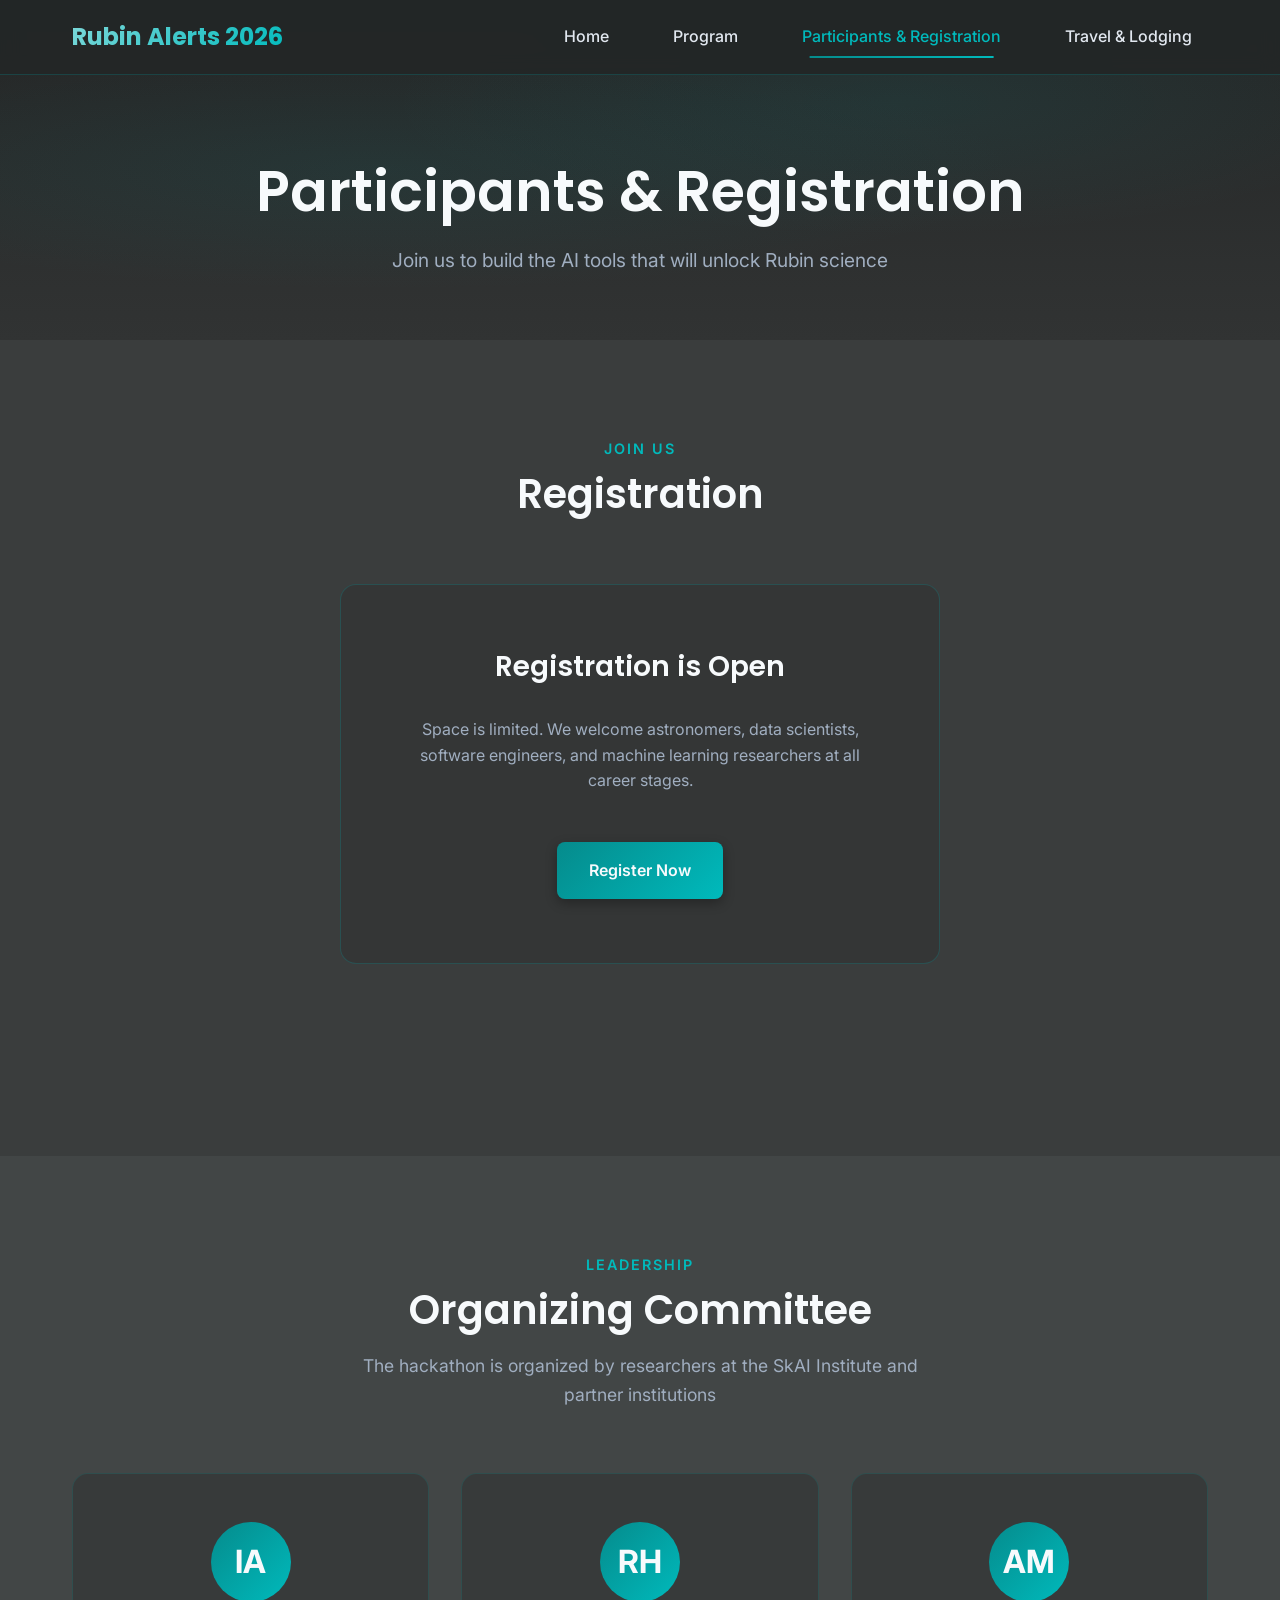
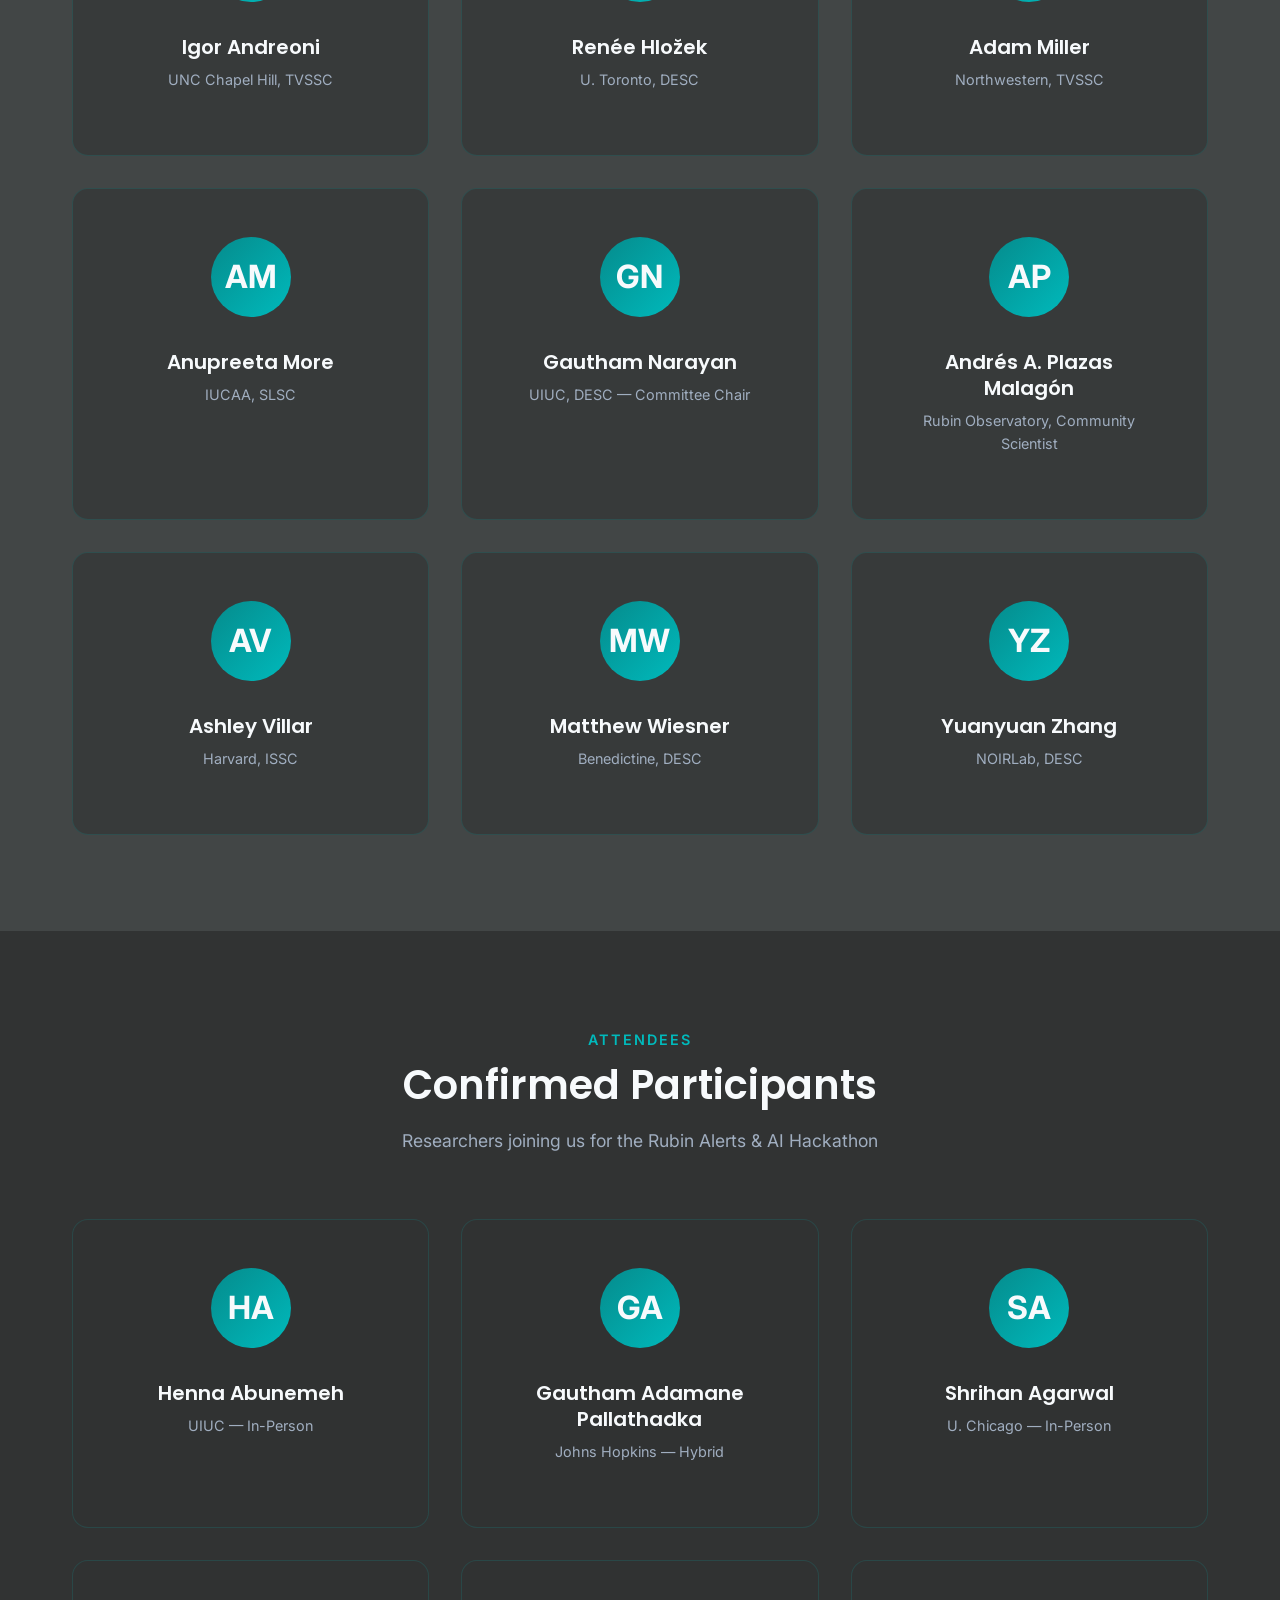
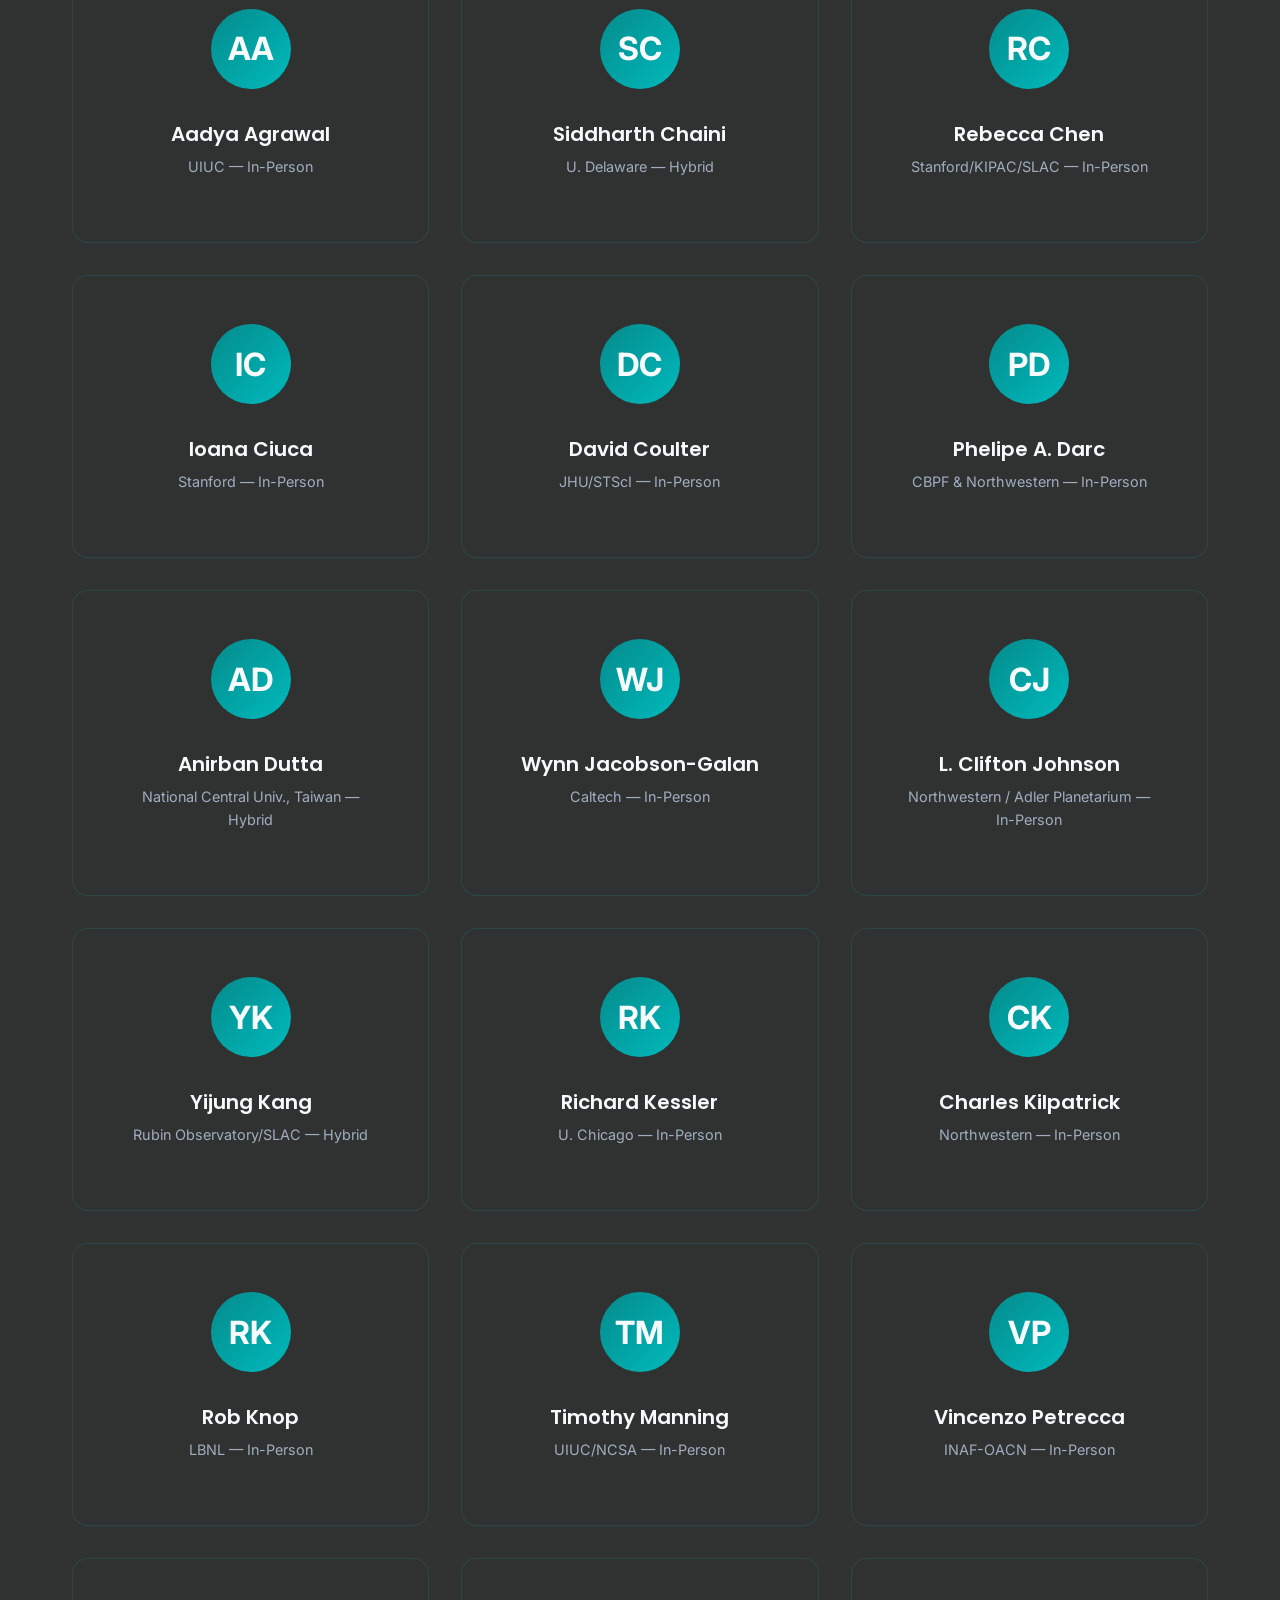
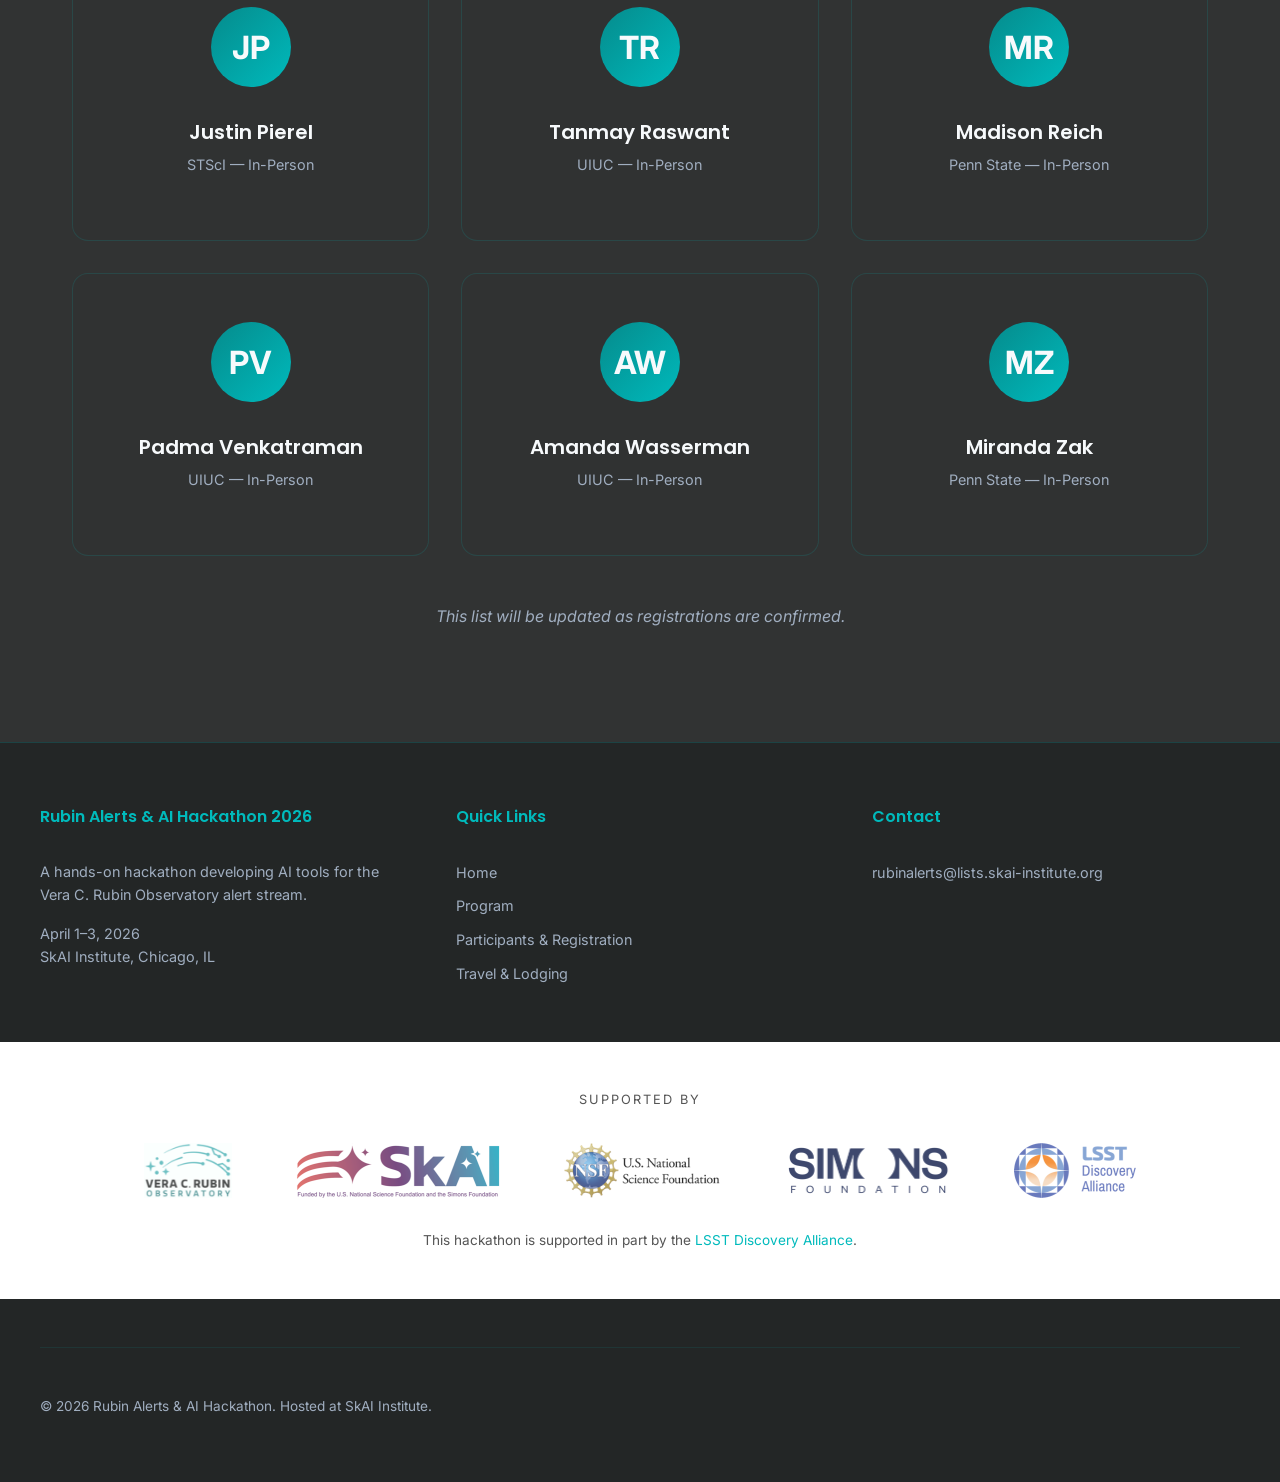
==== participants.html @ dfc4b26d "ENH: add 24 confirmed participants with affiliations and attendance mode Co-Authored-By: Claude Sonn" ====
<!DOCTYPE html>
<html lang="en">
<head>
    <meta charset="UTF-8">
    <meta name="viewport" content="width=device-width, initial-scale=1.0">
    <meta name="description" content="Rubin Alerts and AI Hackathon 2026 — Participants and Registration.">
    <title>Participants &amp; Registration | Rubin Alerts &amp; AI Hackathon 2026</title>

    <!-- Google Fonts -->
    <link rel="preconnect" href="https://fonts.googleapis.com">
    <link rel="preconnect" href="https://fonts.gstatic.com" crossorigin>
    <link href="https://fonts.googleapis.com/css2?family=Inter:wght@300;400;500;600;700&family=Poppins:wght@400;500;600;700&display=swap" rel="stylesheet">

    <!-- Stylesheet -->
    <link rel="stylesheet" href="css/styles.css">
</head>
<body>
    <!-- Navigation -->
    <nav class="navbar">
        <div class="nav-container">
            <a href="index.html" class="nav-logo">
                <span class="nav-logo-text">Rubin Alerts 2026</span>
            </a>

            <input type="checkbox" id="nav-toggle" class="hamburger-checkbox">
            <label for="nav-toggle" class="hamburger">
                <span></span>
                <span></span>
                <span></span>
            </label>

            <ul class="nav-links">
                <li><a href="index.html" class="jiggle-link">Home</a></li>
                <li><a href="program.html" class="jiggle-link">Program</a></li>
                <li><a href="participants.html" class="active jiggle-link">Participants &amp; Registration</a></li>
                <li><a href="travel.html" class="jiggle-link">Travel &amp; Lodging</a></li>
            </ul>
        </div>
    </nav>

    <!-- Page Banner -->
    <section class="page-banner">
        <h1>Participants &amp; Registration</h1>
        <p>Join us to build the AI tools that will unlock Rubin science</p>
    </section>

    <!-- Registration Section -->
    <section class="section section-secondary">
        <div class="container">
            <div class="section-header">
                <span class="section-label">Join Us</span>
                <h2>Registration</h2>
            </div>

            <div class="registration-box">
                <h3>Registration is Open</h3>
                <p>Space is limited. We welcome astronomers, data scientists, software engineers, and machine learning researchers at all career stages.</p>
                <a href="https://forms.gle/wCSfBa9uULBceqDn6" target="_blank" class="btn btn-primary jiggle-link">Register Now</a>
            </div>
        </div>
    </section>

    <!-- Organizing Committee -->
    <section class="section section-tertiary">
        <div class="container">
            <div class="section-header">
                <span class="section-label">Leadership</span>
                <h2>Organizing Committee</h2>
                <p>The hackathon is organized by researchers at the SkAI Institute and partner institutions</p>
            </div>

            <div class="participants-grid">
                <!--
                    HOW TO ADD A NEW ORGANIZER:
                    Copy and paste this block, then update the initials, name, and affiliation.

                    <div class="participant-card">
                        <div class="participant-avatar">AB</div>
                        <h4>Full Name</h4>
                        <p class="participant-affiliation">Institution</p>
                    </div>
                -->
                <div class="participant-card">
                    <div class="participant-avatar">IA</div>
                    <h4>Igor Andreoni</h4>
                    <p class="participant-affiliation">UNC Chapel Hill, TVSSC</p>
                </div>
                <div class="participant-card">
                    <div class="participant-avatar">RH</div>
                    <h4>Renée Hložek</h4>
                    <p class="participant-affiliation">U. Toronto, DESC</p>
                </div>
                <div class="participant-card">
                    <div class="participant-avatar">AM</div>
                    <h4>Adam Miller</h4>
                    <p class="participant-affiliation">Northwestern, TVSSC</p>
                </div>
                <div class="participant-card">
                    <div class="participant-avatar">AM</div>
                    <h4>Anupreeta More</h4>
                    <p class="participant-affiliation">IUCAA, SLSC</p>
                </div>
                <div class="participant-card">
                    <div class="participant-avatar">GN</div>
                    <h4>Gautham Narayan</h4>
                    <p class="participant-affiliation">UIUC, DESC — Committee Chair</p>
                </div>
                <div class="participant-card">
                    <div class="participant-avatar">AP</div>
                    <h4>Andrés A. Plazas Malagón</h4>
                    <p class="participant-affiliation">Rubin Observatory, Community Scientist</p>
                </div>
                <div class="participant-card">
                    <div class="participant-avatar">AV</div>
                    <h4>Ashley Villar</h4>
                    <p class="participant-affiliation">Harvard, ISSC</p>
                </div>
                <div class="participant-card">
                    <div class="participant-avatar">MW</div>
                    <h4>Matthew Wiesner</h4>
                    <p class="participant-affiliation">Benedictine, DESC</p>
                </div>
                <div class="participant-card">
                    <div class="participant-avatar">YZ</div>
                    <h4>Yuanyuan Zhang</h4>
                    <p class="participant-affiliation">NOIRLab, DESC</p>
                </div>
            </div>
        </div>
    </section>

    <!-- Confirmed Participants -->
    <section class="section section-primary">
        <div class="container">
            <div class="section-header">
                <span class="section-label">Attendees</span>
                <h2>Confirmed Participants</h2>
                <p>Researchers joining us for the Rubin Alerts &amp; AI Hackathon</p>
            </div>

            <div class="participants-grid">
                <!--
                    HOW TO ADD A NEW PARTICIPANT:
                    Copy and paste this block, then update the initials, name, and affiliation.
                    Keep sorted by last name (A → Z).

                    <div class="participant-card">
                        <div class="participant-avatar">AB</div>
                        <h4>Full Name</h4>
                        <p class="participant-affiliation">Institution</p>
                    </div>
                -->
                <div class="participant-card">
                    <div class="participant-avatar">HA</div>
                    <h4>Henna Abunemeh</h4>
                    <p class="participant-affiliation">UIUC — In-Person</p>
                </div>
                <div class="participant-card">
                    <div class="participant-avatar">GA</div>
                    <h4>Gautham Adamane Pallathadka</h4>
                    <p class="participant-affiliation">Johns Hopkins — Hybrid</p>
                </div>
                <div class="participant-card">
                    <div class="participant-avatar">SA</div>
                    <h4>Shrihan Agarwal</h4>
                    <p class="participant-affiliation">U. Chicago — In-Person</p>
                </div>
                <div class="participant-card">
                    <div class="participant-avatar">AA</div>
                    <h4>Aadya Agrawal</h4>
                    <p class="participant-affiliation">UIUC — In-Person</p>
                </div>
                <div class="participant-card">
                    <div class="participant-avatar">SC</div>
                    <h4>Siddharth Chaini</h4>
                    <p class="participant-affiliation">U. Delaware — Hybrid</p>
                </div>
                <div class="participant-card">
                    <div class="participant-avatar">RC</div>
                    <h4>Rebecca Chen</h4>
                    <p class="participant-affiliation">Stanford/KIPAC/SLAC — In-Person</p>
                </div>
                <div class="participant-card">
                    <div class="participant-avatar">IC</div>
                    <h4>Ioana Ciuca</h4>
                    <p class="participant-affiliation">Stanford — In-Person</p>
                </div>
                <div class="participant-card">
                    <div class="participant-avatar">DC</div>
                    <h4>David Coulter</h4>
                    <p class="participant-affiliation">JHU/STScI — In-Person</p>
                </div>
                <div class="participant-card">
                    <div class="participant-avatar">PD</div>
                    <h4>Phelipe A. Darc</h4>
                    <p class="participant-affiliation">CBPF &amp; Northwestern — In-Person</p>
                </div>
                <div class="participant-card">
                    <div class="participant-avatar">AD</div>
                    <h4>Anirban Dutta</h4>
                    <p class="participant-affiliation">National Central Univ., Taiwan — Hybrid</p>
                </div>
                <div class="participant-card">
                    <div class="participant-avatar">WJ</div>
                    <h4>Wynn Jacobson-Galan</h4>
                    <p class="participant-affiliation">Caltech — In-Person</p>
                </div>
                <div class="participant-card">
                    <div class="participant-avatar">CJ</div>
                    <h4>L. Clifton Johnson</h4>
                    <p class="participant-affiliation">Northwestern / Adler Planetarium — In-Person</p>
                </div>
                <div class="participant-card">
                    <div class="participant-avatar">YK</div>
                    <h4>Yijung Kang</h4>
                    <p class="participant-affiliation">Rubin Observatory/SLAC — Hybrid</p>
                </div>
                <div class="participant-card">
                    <div class="participant-avatar">RK</div>
                    <h4>Richard Kessler</h4>
                    <p class="participant-affiliation">U. Chicago — In-Person</p>
                </div>
                <div class="participant-card">
                    <div class="participant-avatar">CK</div>
                    <h4>Charles Kilpatrick</h4>
                    <p class="participant-affiliation">Northwestern — In-Person</p>
                </div>
                <div class="participant-card">
                    <div class="participant-avatar">RK</div>
                    <h4>Rob Knop</h4>
                    <p class="participant-affiliation">LBNL — In-Person</p>
                </div>
                <div class="participant-card">
                    <div class="participant-avatar">TM</div>
                    <h4>Timothy Manning</h4>
                    <p class="participant-affiliation">UIUC/NCSA — In-Person</p>
                </div>
                <div class="participant-card">
                    <div class="participant-avatar">VP</div>
                    <h4>Vincenzo Petrecca</h4>
                    <p class="participant-affiliation">INAF-OACN — In-Person</p>
                </div>
                <div class="participant-card">
                    <div class="participant-avatar">JP</div>
                    <h4>Justin Pierel</h4>
                    <p class="participant-affiliation">STScI — In-Person</p>
                </div>
                <div class="participant-card">
                    <div class="participant-avatar">TR</div>
                    <h4>Tanmay Raswant</h4>
                    <p class="participant-affiliation">UIUC — In-Person</p>
                </div>
                <div class="participant-card">
                    <div class="participant-avatar">MR</div>
                    <h4>Madison Reich</h4>
                    <p class="participant-affiliation">Penn State — In-Person</p>
                </div>
                <div class="participant-card">
                    <div class="participant-avatar">PV</div>
                    <h4>Padma Venkatraman</h4>
                    <p class="participant-affiliation">UIUC — In-Person</p>
                </div>
                <div class="participant-card">
                    <div class="participant-avatar">AW</div>
                    <h4>Amanda Wasserman</h4>
                    <p class="participant-affiliation">UIUC — In-Person</p>
                </div>
                <div class="participant-card">
                    <div class="participant-avatar">MZ</div>
                    <h4>Miranda Zak</h4>
                    <p class="participant-affiliation">Penn State — In-Person</p>
                </div>
            </div>

            <p class="text-center mt-lg" style="color: var(--text-muted);">
                <em>This list will be updated as registrations are confirmed.</em>
            </p>
        </div>
    </section>

    <!-- Footer -->
    <footer class="footer">
        <div class="footer-content">
            <div class="footer-section">
                <h4>Rubin Alerts &amp; AI Hackathon 2026</h4>
                <p>A hands-on hackathon developing AI tools for the Vera C. Rubin Observatory alert stream.</p>
                <p class="mt-sm">April 1–3, 2026<br>SkAI Institute, Chicago, IL</p>
            </div>
            <div class="footer-section">
                <h4>Quick Links</h4>
                <ul class="footer-links">
                    <li><a href="index.html" class="jiggle-link">Home</a></li>
                    <li><a href="program.html" class="jiggle-link">Program</a></li>
                    <li><a href="participants.html" class="jiggle-link">Participants &amp; Registration</a></li>
                    <li><a href="travel.html" class="jiggle-link">Travel &amp; Lodging</a></li>
                </ul>
            </div>
            <div class="footer-section">
                <h4>Contact</h4>
                <ul class="footer-links">
                    <li><a href="mailto:rubinalerts@lists.skai-institute.org" class="jiggle-link">rubinalerts@lists.skai-institute.org</a></li>
                </ul>
            </div>
        </div>
        <div class="footer-logos">
            <p class="footer-logos-label">Supported by</p>
            <div class="footer-logos-row">
                <a href="https://rubinobservatory.org/" target="_blank" rel="noopener" class="footer-logo-link"><img src="assets/images/logo-rubin.png" alt="Rubin Observatory" class="footer-logo"></a>
                <a href="https://skai-institute.org/" target="_blank" rel="noopener" class="footer-logo-link"><img src="assets/images/logo-skai.png" alt="NSF-Simons SkAI Institute" class="footer-logo"></a>
                <a href="https://nsf.gov/" target="_blank" rel="noopener" class="footer-logo-link"><img src="assets/images/logo-nsf.png" alt="National Science Foundation" class="footer-logo"></a>
                <a href="https://www.simonsfoundation.org/" target="_blank" rel="noopener" class="footer-logo-link"><img src="assets/images/SimonsFoundation.png" alt="Simons Foundation" class="footer-logo"></a>
                <a href="https://lsstdiscoveryalliance.org/" target="_blank" rel="noopener" class="footer-logo-link"><img src="assets/images/logo-lsstda.png" alt="LSST Discovery Alliance" class="footer-logo"></a>
            </div>
            <p class="footer-funding-note">This hackathon is supported in part by the <a href="https://lsstdiscoveryalliance.org/" target="_blank" rel="noopener">LSST Discovery Alliance</a>.</p>
        </div>
        <div class="footer-bottom">
            <p>&copy; 2026 Rubin Alerts &amp; AI Hackathon. Hosted at SkAI Institute.</p>
        </div>
    </footer>

    <script>
        window.addEventListener('scroll', function() {
            const navbar = document.querySelector('.navbar');
            if (window.scrollY > 50) {
                navbar.classList.add('scrolled');
            } else {
                navbar.classList.remove('scrolled');
            }
        });

        document.querySelectorAll('.nav-links a').forEach(link => {
            link.addEventListener('click', () => {
                document.getElementById('nav-toggle').checked = false;
            });
        });
    </script>
</body>
</html>
---- css/styles.css ----
/* ============================================
   Rubin Alerts & AI Hackathon 2026 - Stylesheet
   Color Scheme: Teal (#058B8C, #00BABC) + Dark Grey (#313333)
   ============================================ */

/* CSS Custom Properties */
:root {
    /* Primary Colors */
    --color-primary-dark: #232626;
    --color-primary: #313333;
    --color-primary-medium: #058B8C;
    --color-secondary: #058B8C;
    --color-accent: #00BABC;
    --color-light: #00BABC;
    --color-lightest: #7dd8d9;

    /* Teal Accents (replacing purple) */
    --color-purple: #058B8C;
    --color-purple-light: #00BABC;
    --color-purple-dark: #046B6C;

    /* Background Colors - No white allowed */
    --bg-dark: #232626;
    --bg-primary: #313333;
    --bg-secondary: #3a3d3d;
    --bg-tertiary: #424646;
    --bg-light: #c3e8e8;
    --bg-card: rgba(49, 51, 51, 0.6);

    /* Text Colors */
    --text-light: #e2e8f0;
    --text-white: #f7fafc;
    --text-muted: #a0aec0;
    --text-dark: #313333;

    /* Gradients */
    --gradient-primary: linear-gradient(135deg, #313333 0%, #058B8C 50%, #00BABC 100%);
    --gradient-dark: linear-gradient(180deg, #232626 0%, #313333 100%);
    --gradient-light: linear-gradient(180deg, #058B8C 0%, #3a3d3d 100%);
    --gradient-hero: linear-gradient(135deg, rgba(35, 38, 38, 0.88) 0%, rgba(49, 51, 51, 0.80) 50%, rgba(5, 139, 140, 0.75) 100%);
    --gradient-purple-accent: linear-gradient(135deg, #058B8C 0%, #00BABC 100%);

    /* Spacing */
    --spacing-xs: 0.5rem;
    --spacing-sm: 1rem;
    --spacing-md: 2rem;
    --spacing-lg: 3rem;
    --spacing-xl: 4rem;
    --spacing-xxl: 6rem;

    /* Typography */
    --font-primary: 'Inter', -apple-system, BlinkMacSystemFont, 'Segoe UI', Roboto, sans-serif;
    --font-heading: 'Poppins', 'Inter', sans-serif;

    /* Transitions */
    --transition-fast: 0.2s ease;
    --transition-medium: 0.3s ease;
    --transition-slow: 0.5s ease;

    /* Shadows */
    --shadow-sm: 0 2px 4px rgba(0, 0, 0, 0.2);
    --shadow-md: 0 4px 12px rgba(0, 0, 0, 0.3);
    --shadow-lg: 0 8px 24px rgba(0, 0, 0, 0.4);
    --shadow-glow: 0 0 20px rgba(0, 186, 188, 0.3);

    /* Border Radius */
    --radius-sm: 4px;
    --radius-md: 8px;
    --radius-lg: 16px;
    --radius-full: 9999px;
}

/* Reset & Base Styles */
*, *::before, *::after {
    margin: 0;
    padding: 0;
    box-sizing: border-box;
}

html {
    scroll-behavior: smooth;
    font-size: 16px;
}

body {
    font-family: var(--font-primary);
    background: var(--bg-dark);
    color: var(--text-light);
    line-height: 1.6;
    min-height: 100vh;
    overflow-x: hidden;
}

/* Typography */
h1, h2, h3, h4, h5, h6 {
    font-family: var(--font-heading);
    font-weight: 600;
    line-height: 1.3;
    color: var(--text-white);
}

h1 { font-size: clamp(2rem, 5vw, 3.5rem); }
h2 { font-size: clamp(1.75rem, 4vw, 2.5rem); }
h3 { font-size: clamp(1.25rem, 3vw, 1.75rem); }
h4 { font-size: clamp(1.1rem, 2.5vw, 1.25rem); }

p {
    margin-bottom: var(--spacing-sm);
    color: var(--text-light);
}

a {
    color: var(--color-accent);
    text-decoration: none;
    transition: var(--transition-fast);
}

a:hover {
    color: var(--color-lightest);
}

/* Teal Underline Animation for Links */
.jiggle-link {
    position: relative;
    display: inline-block;
}

.jiggle-link::after {
    content: '';
    position: absolute;
    bottom: -2px;
    left: 0;
    width: 0;
    height: 2px;
    background: var(--gradient-purple-accent);
    transition: width var(--transition-medium) ease;
}

.jiggle-link:hover::after {
    width: 100%;
}

.jiggle-link:hover {
    color: var(--color-purple-light);
}

/* Remove underline effect from buttons */
.btn.jiggle-link::after {
    display: none;
}

.btn.jiggle-link:hover {
    color: var(--text-white);
}

/* Container */
.container {
    width: 100%;
    max-width: 1200px;
    margin: 0 auto;
    padding: 0 var(--spacing-md);
}

/* ============================================
   Navigation
   ============================================ */
.navbar {
    position: fixed;
    top: 0;
    left: 0;
    right: 0;
    z-index: 1000;
    background: rgba(35, 38, 38, 0.95);
    backdrop-filter: blur(10px);
    border-bottom: 1px solid rgba(0, 186, 188, 0.2);
    transition: var(--transition-medium);
}

.navbar.scrolled {
    background: rgba(35, 38, 38, 0.98);
    box-shadow: var(--shadow-md);
}

.nav-container {
    display: flex;
    justify-content: space-between;
    align-items: center;
    padding: var(--spacing-sm) var(--spacing-md);
    max-width: 1200px;
    margin: 0 auto;
}

.nav-logo {
    display: flex;
    align-items: center;
    gap: var(--spacing-sm);
}

.nav-logo img {
    height: 40px;
    width: auto;
}

.nav-logo-text {
    font-family: var(--font-heading);
    font-size: 1.5rem;
    font-weight: 700;
    color: var(--text-white);
    background: linear-gradient(135deg, var(--color-lightest) 0%, var(--color-accent) 100%);
    -webkit-background-clip: text;
    -webkit-text-fill-color: transparent;
    background-clip: text;
}

.nav-links {
    display: flex;
    gap: var(--spacing-md);
    list-style: none;
}

.nav-links a {
    position: relative;
    font-weight: 500;
    color: var(--text-light);
    padding: var(--spacing-xs) var(--spacing-sm);
    border-radius: var(--radius-sm);
    transition: var(--transition-fast);
}

.nav-links a::after {
    content: '';
    position: absolute;
    bottom: 0;
    left: 50%;
    width: 0;
    height: 2px;
    background: var(--gradient-purple-accent);
    transition: var(--transition-fast);
    transform: translateX(-50%);
}

.nav-links a:hover {
    color: var(--color-purple-light);
}

.nav-links a:hover::after {
    width: 80%;
}

.nav-links a.active {
    color: var(--color-purple-light);
}

.nav-links a.active::after {
    width: 80%;
}

/* Hamburger Menu */
.hamburger {
    display: none;
    flex-direction: column;
    cursor: pointer;
    gap: 5px;
    padding: 10px;
    z-index: 1001;
}

.hamburger span {
    display: block;
    width: 25px;
    height: 3px;
    background: var(--text-white);
    border-radius: var(--radius-full);
    transition: var(--transition-fast);
}

.hamburger-checkbox {
    display: none;
}

.hamburger-checkbox:checked ~ .hamburger span:nth-child(1) {
    transform: rotate(45deg) translate(5px, 5px);
}

.hamburger-checkbox:checked ~ .hamburger span:nth-child(2) {
    opacity: 0;
}

.hamburger-checkbox:checked ~ .hamburger span:nth-child(3) {
    transform: rotate(-45deg) translate(7px, -7px);
}

/* Mobile Navigation */
@media (max-width: 768px) {
    .hamburger {
        display: flex;
    }

    .nav-links {
        position: fixed;
        top: 0;
        right: -100%;
        width: 280px;
        height: 100vh;
        flex-direction: column;
        background: var(--bg-dark);
        padding: 80px var(--spacing-md) var(--spacing-md);
        transition: var(--transition-medium);
        box-shadow: var(--shadow-lg);
        border-left: 1px solid rgba(0, 186, 188, 0.2);
    }

    .hamburger-checkbox:checked ~ .nav-links {
        right: 0;
    }

    .nav-links a {
        padding: var(--spacing-sm);
        font-size: 1.1rem;
    }
}

/* ============================================
   Hero Section
   ============================================ */
.hero {
    position: relative;
    min-height: 100vh;
    display: flex;
    align-items: center;
    justify-content: center;
    text-align: center;
    padding: var(--spacing-xxl) var(--spacing-md);
    background:
        var(--gradient-hero),
        url('https://cdn.mos.cms.futurecdn.net/5Bo7yCT4fnLeNkBGavwALJ-1200-80.jpg.webp') center/cover no-repeat;
    overflow: hidden;
}

.hero::before {
    content: '';
    position: absolute;
    top: 0;
    left: 0;
    right: 0;
    bottom: 0;
    background:
        radial-gradient(ellipse at 20% 50%, rgba(5, 139, 140, 0.15) 0%, transparent 50%),
        radial-gradient(ellipse at 80% 20%, rgba(0, 186, 188, 0.1) 0%, transparent 40%),
        radial-gradient(ellipse at 60% 80%, rgba(0, 186, 188, 0.08) 0%, transparent 40%);
    pointer-events: none;
}

.hero-content {
    position: relative;
    z-index: 1;
    max-width: 900px;
}

.hero-background-curve {
    position: absolute;
    top: 0;
    left: 0;
    width: 100%;
    height: 100%;
    z-index: 0;
    pointer-events: none;
    mix-blend-mode: screen;
    overflow: hidden;
}

.hero-background-curve svg {
    width: 100%;
    height: 100%;
    display: block;
}

.curve-path {
    fill: none;
    stroke-linecap: round;
    filter: drop-shadow(0 0 10px rgba(0, 186, 188, 0.4));
    stroke-width: 3;
    stroke: var(--color-purple);
    opacity: 0.4;
}

.hero-badge {
    display: inline-block;
    background: rgba(0, 186, 188, 0.2);
    color: var(--color-light);
    padding: var(--spacing-xs) var(--spacing-md);
    border-radius: var(--radius-full);
    font-size: 0.9rem;
    font-weight: 500;
    margin-bottom: var(--spacing-md);
    border: 1px solid rgba(0, 186, 188, 0.3);
}

.hero h1 {
    margin-bottom: var(--spacing-md);
    text-shadow: 0 4px 20px rgba(0, 0, 0, 0.3);
}

.hero-subtitle {
    font-size: clamp(1.1rem, 2.5vw, 1.4rem);
    color: var(--text-muted);
    margin-bottom: var(--spacing-lg);
    max-width: 700px;
    margin-left: auto;
    margin-right: auto;
}

.hero-meta {
    display: flex;
    flex-wrap: wrap;
    justify-content: center;
    gap: var(--spacing-md);
    margin-bottom: var(--spacing-lg);
}

.hero-meta-item {
    display: flex;
    align-items: center;
    gap: var(--spacing-xs);
    color: var(--color-light);
    font-weight: 500;
}

.hero-meta-item svg {
    width: 20px;
    height: 20px;
    fill: currentColor;
}

.hero-cta {
    display: flex;
    flex-wrap: wrap;
    justify-content: center;
    gap: var(--spacing-sm);
}

/* Buttons */
.btn {
    display: inline-flex;
    align-items: center;
    gap: var(--spacing-xs);
    padding: var(--spacing-sm) var(--spacing-md);
    font-family: var(--font-primary);
    font-size: 1rem;
    font-weight: 600;
    border-radius: var(--radius-md);
    cursor: pointer;
    transition: var(--transition-fast);
    border: none;
    text-decoration: none;
}

.btn-primary {
    background: var(--gradient-purple-accent);
    color: var(--text-white);
    box-shadow: var(--shadow-md);
}

.btn-primary:hover {
    transform: translateY(-2px);
    box-shadow: var(--shadow-lg), 0 0 20px rgba(0, 186, 188, 0.4);
    color: var(--text-white);
}

.btn-secondary {
    background: transparent;
    color: var(--color-light);
    border: 2px solid var(--color-purple);
}

.btn-secondary:hover {
    background: rgba(5, 139, 140, 0.15);
    border-color: var(--color-purple-light);
    transform: translateY(-2px);
    color: var(--text-white);
}

/* ============================================
   Sections
   ============================================ */
.section {
    padding: var(--spacing-xxl) var(--spacing-md);
}

.section-dark {
    background: var(--bg-dark);
}

.section-primary {
    background: var(--bg-primary);
}

.section-secondary {
    background: var(--bg-secondary);
}

.section-tertiary {
    background: var(--bg-tertiary);
}

.section-gradient {
    background: var(--gradient-light);
}

.section-header {
    text-align: center;
    margin-bottom: var(--spacing-xl);
}

.section-header h2 {
    margin-bottom: var(--spacing-sm);
}

.section-header p {
    color: var(--text-muted);
    font-size: 1.1rem;
    max-width: 600px;
    margin: 0 auto;
}

.section-label {
    display: inline-block;
    color: var(--color-purple-light);
    font-size: 0.9rem;
    font-weight: 600;
    text-transform: uppercase;
    letter-spacing: 2px;
    margin-bottom: var(--spacing-xs);
}

/* ============================================
   Images that span
   ============================================ */
.banner-img {
    width: 100%;
    height: auto;
    margin-top: 0.5rem;
    margin-bottom: 0.5rem;
    object-fit: cover;
    border-radius: 12px;
}

/* ============================================
   Cards
   ============================================ */
.card {
    background: var(--bg-card);
    border-radius: var(--radius-lg);
    padding: var(--spacing-lg);
    border: 1px solid rgba(0, 186, 188, 0.15);
    transition: var(--transition-medium);
    backdrop-filter: blur(5px);
}

.card:hover {
    transform: translateY(-5px);
    box-shadow: var(--shadow-lg);
    border-color: rgba(0, 186, 188, 0.4);
}

.card-icon {
    width: 60px;
    height: 60px;
    background: var(--gradient-purple-accent);
    border-radius: var(--radius-md);
    display: flex;
    align-items: center;
    justify-content: center;
    margin-bottom: var(--spacing-md);
}

.card-icon svg {
    width: 30px;
    height: 30px;
    fill: var(--text-white);
}

.card h3 {
    margin-bottom: var(--spacing-sm);
}

.card p {
    color: var(--text-muted);
}

/* Card Grid */
.card-grid {
    display: grid;
    grid-template-columns: repeat(auto-fit, minmax(300px, 1fr));
    gap: var(--spacing-lg);
}

/* Make the image card consistent with other cards */
.card.card-image {
    display: flex;
    align-items: center;
    justify-content: center;
    padding: 0;
    overflow: hidden;
}

/* Image container */
.venue-photo {
    margin: 0;
    width: 100%;
}

/* Responsive image */
.venue-img {
    display: block;
    width: 100%;
    height: auto;
    object-fit: cover;
}

/* Overlay caption */
.venue-caption {
  position: absolute;
  left: 0;
  right: 0;
  bottom: 0;
  color: #fff;
  font-weight: 200;
  font-size: 0.7rem;
  padding: 0.75rem 1rem;
  z-index: 2;
}

/* ============================================
   Goals Section
   ============================================ */
.goals-grid {
    display: grid;
    grid-template-columns: repeat(auto-fit, minmax(280px, 1fr));
    gap: var(--spacing-md);
}

.goal-item {
    display: flex;
    gap: var(--spacing-md);
    padding: var(--spacing-md);
    background: rgba(49, 51, 51, 0.4);
    border-radius: var(--radius-md);
    border-left: 4px solid var(--color-purple);
    transition: var(--transition-medium);
}

.goal-item:hover {
    background: rgba(49, 51, 51, 0.6);
    transform: translateX(5px);
    border-left-color: var(--color-purple-light);
}

.goal-number {
    font-family: var(--font-heading);
    font-size: 2rem;
    font-weight: 700;
    color: var(--color-purple-light);
    line-height: 1;
}

.goal-content h4 {
    margin-bottom: var(--spacing-xs);
}

.goal-content p {
    color: var(--text-muted);
    font-size: 0.95rem;
    margin: 0;
}

/* ============================================
   Important Dates
   ============================================ */
.dates-timeline {
    position: relative;
    max-width: 800px;
    margin: 0 auto;
}

.date-item {
    display: flex;
    gap: var(--spacing-lg);
    padding: var(--spacing-md) 0;
    position: relative;
}

.date-item::before {
    content: '';
    position: absolute;
    left: 120px;
    top: 0;
    bottom: 0;
    width: 2px;
    background: var(--color-primary-medium);
}

.date-item:last-child::before {
    display: none;
}

.date-badge {
    flex-shrink: 0;
    width: 100px;
    padding: var(--spacing-sm);
    background: var(--gradient-purple-accent);
    border-radius: var(--radius-md);
    text-align: center;
    position: relative;
    z-index: 1;
}

.date-badge .month {
    display: block;
    font-size: 0.8rem;
    text-transform: uppercase;
    letter-spacing: 1px;
    color: var(--color-lightest);
}

.date-badge .day {
    display: block;
    font-size: 1.8rem;
    font-weight: 700;
    color: var(--text-white);
    line-height: 1.2;
}

.date-content {
    flex: 1;
    padding-left: var(--spacing-md);
}

.date-content h4 {
    margin-bottom: var(--spacing-xs);
    color: var(--color-light);
}

.date-content p {
    color: var(--text-muted);
    margin: 0;
    font-size: 0.95rem;
}

@media (max-width: 600px) {
    .date-item {
        flex-direction: column;
        gap: var(--spacing-sm);
    }

    .date-item::before {
        display: none;
    }

    .date-badge {
        width: auto;
        display: inline-flex;
        gap: var(--spacing-xs);
        align-items: center;
    }

    .date-badge .month,
    .date-badge .day {
        display: inline;
        font-size: 1rem;
    }

    .date-content {
        padding-left: 0;
    }
}

/* ============================================
   Data / Context Section
   ============================================ */
.data-content {
    display: grid;
    grid-template-columns: 1fr 1fr;
    gap: var(--spacing-xl);
    align-items: center;
}

.data-text h3 {
    margin-bottom: var(--spacing-md);
}

.data-text p {
    margin-bottom: var(--spacing-md);
}

.data-features {
    list-style: none;
}

.data-features li {
    display: flex;
    align-items: center;
    gap: var(--spacing-sm);
    padding: var(--spacing-xs) 0;
    color: var(--text-light);
}

.data-features li::before {
    content: '✦';
    color: var(--color-purple-light);
    font-size: 0.8rem;
}

.data-visual {
    background: var(--bg-card);
    border-radius: var(--radius-lg);
    padding: var(--spacing-lg);
    border: 1px solid rgba(0, 186, 188, 0.2);
    text-align: center;
}

.data-visual-placeholder {
    height: 250px;
    background:
        linear-gradient(135deg, rgba(5, 139, 140, 0.1) 0%, rgba(0, 186, 188, 0.05) 100%);
    border-radius: var(--radius-md);
    display: flex;
    flex-direction: column;
    align-items: center;
    justify-content: center;
    gap: var(--spacing-sm);
    color: var(--text-muted);
}

.data-visual-placeholder svg {
    width: 60px;
    height: 60px;
    fill: var(--color-accent);
    opacity: 0.6;
}

@media (max-width: 768px) {
    .data-content {
        grid-template-columns: 1fr;
    }
}

/* ============================================
   Program Page - Schedule Table
   ============================================ */
.program-day {
    margin-bottom: var(--spacing-xl);
}

.program-day h3 {
    margin-bottom: var(--spacing-md);
    padding-bottom: var(--spacing-sm);
    border-bottom: 2px solid var(--color-purple);
}

.schedule-table {
    width: 100%;
    border-collapse: collapse;
    background: var(--bg-card);
    border-radius: var(--radius-lg);
    overflow: hidden;
}

.schedule-table thead {
    background: var(--bg-primary);
}

.schedule-table th {
    padding: var(--spacing-md);
    text-align: left;
    font-weight: 600;
    color: var(--color-light);
    text-transform: uppercase;
    font-size: 0.85rem;
    letter-spacing: 1px;
}

.schedule-table td {
    padding: var(--spacing-md);
    border-bottom: 1px solid rgba(0, 186, 188, 0.1);
    color: var(--text-light);
}

.schedule-table tbody tr {
    transition: var(--transition-fast);
}

.schedule-table tbody tr:hover {
    background: rgba(0, 186, 188, 0.1);
}

.schedule-table tbody tr:last-child td {
    border-bottom: none;
}

.schedule-time {
    font-weight: 600;
    color: var(--color-purple-light);
    white-space: nowrap;
}

.schedule-speaker {
    color: var(--text-muted);
    font-size: 0.9rem;
}

.schedule-break {
    background: rgba(0, 186, 188, 0.05);
    font-style: italic;
    color: var(--text-muted);
}

/* Responsive table */
@media (max-width: 768px) {
    .schedule-table {
        display: block;
        overflow-x: auto;
    }

    .schedule-table th,
    .schedule-table td {
        padding: var(--spacing-sm);
        font-size: 0.9rem;
    }
}

/* ============================================
   Participants Page
   ============================================ */
.participants-grid {
    display: grid;
    grid-template-columns: repeat(auto-fill, minmax(280px, 1fr));
    gap: var(--spacing-md);
}

.participant-card {
    background: var(--bg-card);
    border-radius: var(--radius-lg);
    padding: var(--spacing-lg);
    text-align: center;
    border: 1px solid rgba(0, 186, 188, 0.15);
    transition: var(--transition-medium);
}

.participant-card:hover {
    transform: translateY(-5px);
    box-shadow: var(--shadow-lg);
    border-color: var(--color-purple);
}

.participant-avatar {
    width: 80px;
    height: 80px;
    background: var(--gradient-purple-accent);
    border-radius: 50%;
    margin: 0 auto var(--spacing-md);
    display: flex;
    align-items: center;
    justify-content: center;
    font-size: 2rem;
    font-weight: 700;
    color: var(--text-white);
}

.participant-card h4 {
    margin-bottom: var(--spacing-xs);
    color: var(--text-white);
}

.participant-affiliation {
    color: var(--text-muted);
    font-size: 0.9rem;
}

/* Registration Section */
.registration-box {
    background: var(--bg-card);
    border-radius: var(--radius-lg);
    padding: var(--spacing-xl);
    text-align: center;
    border: 1px solid rgba(0, 186, 188, 0.2);
    max-width: 600px;
    margin: 0 auto var(--spacing-xxl);
}

.registration-box h3 {
    margin-bottom: var(--spacing-md);
}

.registration-box p {
    margin-bottom: var(--spacing-lg);
    color: var(--text-muted);
}

/* ============================================
   Travel Page
   ============================================ */
.travel-grid {
    display: grid;
    grid-template-columns: repeat(auto-fit, minmax(350px, 1fr));
    gap: var(--spacing-lg);
}

.hotel-card {
    background: var(--bg-card);
    border-radius: var(--radius-lg);
    overflow: hidden;
    border: 1px solid rgba(0, 186, 188, 0.2);
}

.hotel-image {
    height: 200px;
    background: var(--gradient-light);
    display: flex;
    align-items: center;
    justify-content: center;
}

.hotel-image svg {
    width: 80px;
    height: 80px;
    fill: var(--color-light);
    opacity: 0.5;
}

.hotel-details {
    padding: var(--spacing-lg);
}

.hotel-details h3 {
    margin-bottom: var(--spacing-sm);
}

.hotel-details p {
    color: var(--text-muted);
    margin-bottom: var(--spacing-md);
}

.hotel-info-list {
    list-style: none;
}

.hotel-info-list li {
    display: flex;
    justify-content: space-between;
    padding: var(--spacing-sm) 0;
    border-bottom: 1px solid rgba(0, 186, 188, 0.1);
}

.hotel-info-list li:last-child {
    border-bottom: none;
}

.hotel-info-list .label {
    color: var(--text-muted);
}

.hotel-info-list .value {
    color: var(--text-white);
    font-weight: 600;
}

.hotel-rate {
    background: rgba(0, 186, 188, 0.1);
    padding: var(--spacing-md);
    border-radius: var(--radius-md);
    margin-top: var(--spacing-md);
    text-align: center;
}

.hotel-rate .price {
    font-size: 2rem;
    font-weight: 700;
    color: var(--color-purple-light);
}

.hotel-rate .price-note {
    font-size: 0.85rem;
    color: var(--text-muted);
}

/* Transportation Section */
.transport-options {
    display: grid;
    grid-template-columns: repeat(auto-fit, minmax(250px, 1fr));
    gap: var(--spacing-md);
}

.transport-item {
    background: var(--bg-card);
    border-radius: var(--radius-md);
    padding: var(--spacing-lg);
    border: 1px solid rgba(0, 186, 188, 0.15);
    transition: var(--transition-medium);
}

.transport-item:hover {
    border-color: var(--color-purple);
}

.transport-item h4 {
    display: flex;
    align-items: center;
    gap: var(--spacing-sm);
    margin-bottom: var(--spacing-sm);
}

.transport-item svg {
    width: 24px;
    height: 24px;
    fill: var(--color-purple-light);
}

.transport-item p {
    color: var(--text-muted);
    font-size: 0.95rem;
    margin: 0;
}

/* ============================================
   Page Banner (for non-home pages)
   ============================================ */
.page-banner {
    background: var(--gradient-dark);
    padding: calc(var(--spacing-xxl) + 60px) var(--spacing-md) var(--spacing-xl);
    text-align: center;
    position: relative;
    overflow: hidden;
}

.page-banner::before {
    content: '';
    position: absolute;
    top: 0;
    left: 0;
    right: 0;
    bottom: 0;
    background:
        radial-gradient(ellipse at 30% 50%, rgba(5, 139, 140, 0.1) 0%, transparent 50%),
        radial-gradient(ellipse at 70% 30%, rgba(0, 186, 188, 0.08) 0%, transparent 40%);
    pointer-events: none;
}

.page-banner h1 {
    position: relative;
    z-index: 1;
    margin-bottom: var(--spacing-sm);
}

.page-banner p {
    position: relative;
    z-index: 1;
    color: var(--text-muted);
    font-size: 1.2rem;
    max-width: 600px;
    margin: 0 auto;
}

/* ============================================
   Footer
   ============================================ */
.footer {
    background: var(--bg-dark);
    border-top: 1px solid rgba(0, 186, 188, 0.2);
    padding: var(--spacing-xl) var(--spacing-md);
}

.footer-content {
    max-width: 1200px;
    margin: 0 auto;
    display: grid;
    grid-template-columns: repeat(auto-fit, minmax(250px, 1fr));
    gap: var(--spacing-lg);
}

.footer-section h4 {
    color: var(--color-light);
    margin-bottom: var(--spacing-md);
    font-size: 1rem;
}

.footer-section p {
    color: var(--text-muted);
    font-size: 0.9rem;
}

.footer-links {
    list-style: none;
}

.footer-links li {
    margin-bottom: var(--spacing-xs);
}

.footer-links a {
    color: var(--text-muted);
    font-size: 0.9rem;
    transition: var(--transition-fast);
}

.footer-links a:hover {
    color: var(--color-purple-light);
    padding-left: 5px;
}

.footer-bottom {
    max-width: 1200px;
    margin: var(--spacing-lg) auto 0;
    padding-top: var(--spacing-lg);
    border-top: 1px solid rgba(0, 186, 188, 0.1);
    display: flex;
    justify-content: space-between;
    align-items: center;
    flex-wrap: wrap;
    gap: var(--spacing-md);
}

.footer-bottom p {
    color: var(--text-muted);
    font-size: 0.85rem;
    margin: 0;
}

.social-links {
    display: flex;
    gap: var(--spacing-sm);
}

.social-links a {
    width: 40px;
    height: 40px;
    background: rgba(5, 139, 140, 0.15);
    border-radius: 50%;
    display: flex;
    align-items: center;
    justify-content: center;
    transition: var(--transition-fast);
}

.social-links a:hover {
    background: var(--color-purple);
    transform: translateY(-3px);
}

.social-links svg {
    width: 20px;
    height: 20px;
    fill: var(--text-light);
}

/* ============================================
   Utility Classes
   ============================================ */
.text-center { text-align: center; }
.text-left { text-align: left; }
.text-right { text-align: right; }

.mb-0 { margin-bottom: 0; }
.mb-sm { margin-bottom: var(--spacing-sm); }
.mb-md { margin-bottom: var(--spacing-md); }
.mb-lg { margin-bottom: var(--spacing-lg); }

.mt-0 { margin-top: 0; }
.mt-sm { margin-top: var(--spacing-sm); }
.mt-md { margin-top: var(--spacing-md); }
.mt-lg { margin-top: var(--spacing-lg); }

/* ============================================
   Animations
   ============================================ */
@keyframes fadeInUp {
    from {
        opacity: 0;
        transform: translateY(20px);
    }
    to {
        opacity: 1;
        transform: translateY(0);
    }
}

.fade-in-up {
    animation: fadeInUp 0.6s ease forwards;
}

@keyframes pulse {
    0%, 100% {
        opacity: 1;
    }
    50% {
        opacity: 0.7;
    }
}

.pulse {
    animation: pulse 2s ease-in-out infinite;
}

/* Stars background effect */
@keyframes twinkle {
    0%, 100% { opacity: 0.3; }
    50% { opacity: 1; }
}

.stars {
    position: absolute;
    top: 0;
    left: 0;
    right: 0;
    bottom: 0;
    overflow: hidden;
    pointer-events: none;
}

.star {
    position: absolute;
    width: 2px;
    height: 2px;
    background: var(--text-white);
    border-radius: 50%;
    animation: twinkle 3s ease-in-out infinite;
}

/* ============================================
   Footer Logos
   ============================================ */
.footer-logos {
    background: #ffffff;
    margin: var(--spacing-lg) calc(-1 * var(--spacing-lg)) 0;
    padding: var(--spacing-lg);
}

.footer-logos-label {
    text-align: center;
    color: #555555;
    font-size: 0.8rem;
    text-transform: uppercase;
    letter-spacing: 2px;
    margin-bottom: var(--spacing-md);
}

.footer-logos-row {
    display: flex;
    flex-wrap: wrap;
    justify-content: center;
    align-items: center;
    gap: var(--spacing-xl);
    margin-bottom: var(--spacing-md);
}

.footer-logo {
    height: 55px;
    width: auto;
    opacity: 0.85;
    transition: var(--transition-fast);
}

.footer-logo:hover {
    opacity: 1;
}

.footer-logo-link {
    display: inline-flex;
    align-items: center;
}

/* ============================================
   Venue Map (inline in card)
   ============================================ */
.venue-map-inline {
    margin: var(--spacing-md) calc(-1 * var(--spacing-lg)) calc(-1 * var(--spacing-lg));
    border-radius: 0 0 var(--radius-lg) var(--radius-lg);
    overflow: hidden;
    border-top: 1px solid rgba(0, 186, 188, 0.2);
}

.venue-map-inline iframe {
    width: 100%;
    height: 300px;
    border: none;
    display: block;
}

.venue-map-link {
    text-align: right;
    padding: var(--spacing-xs) var(--spacing-sm);
    background: var(--bg-card);
    font-size: 0.8rem;
    margin: 0;
}

.venue-map-link a {
    color: var(--color-accent);
}

@media (max-width: 768px) {
    .venue-map-inline iframe {
        height: 220px;
    }
}

.footer-funding-note {
    text-align: center;
    color: #555555;
    font-size: 0.85rem;
    margin: 0;
}

/* ============================================
   Print Styles
   ============================================ */
@media print {
    .navbar,
    .hamburger,
    .footer {
        display: none;
    }

    body {
        background: white;
        color: black;
    }

    .section {
        padding: 1rem;
    }
}
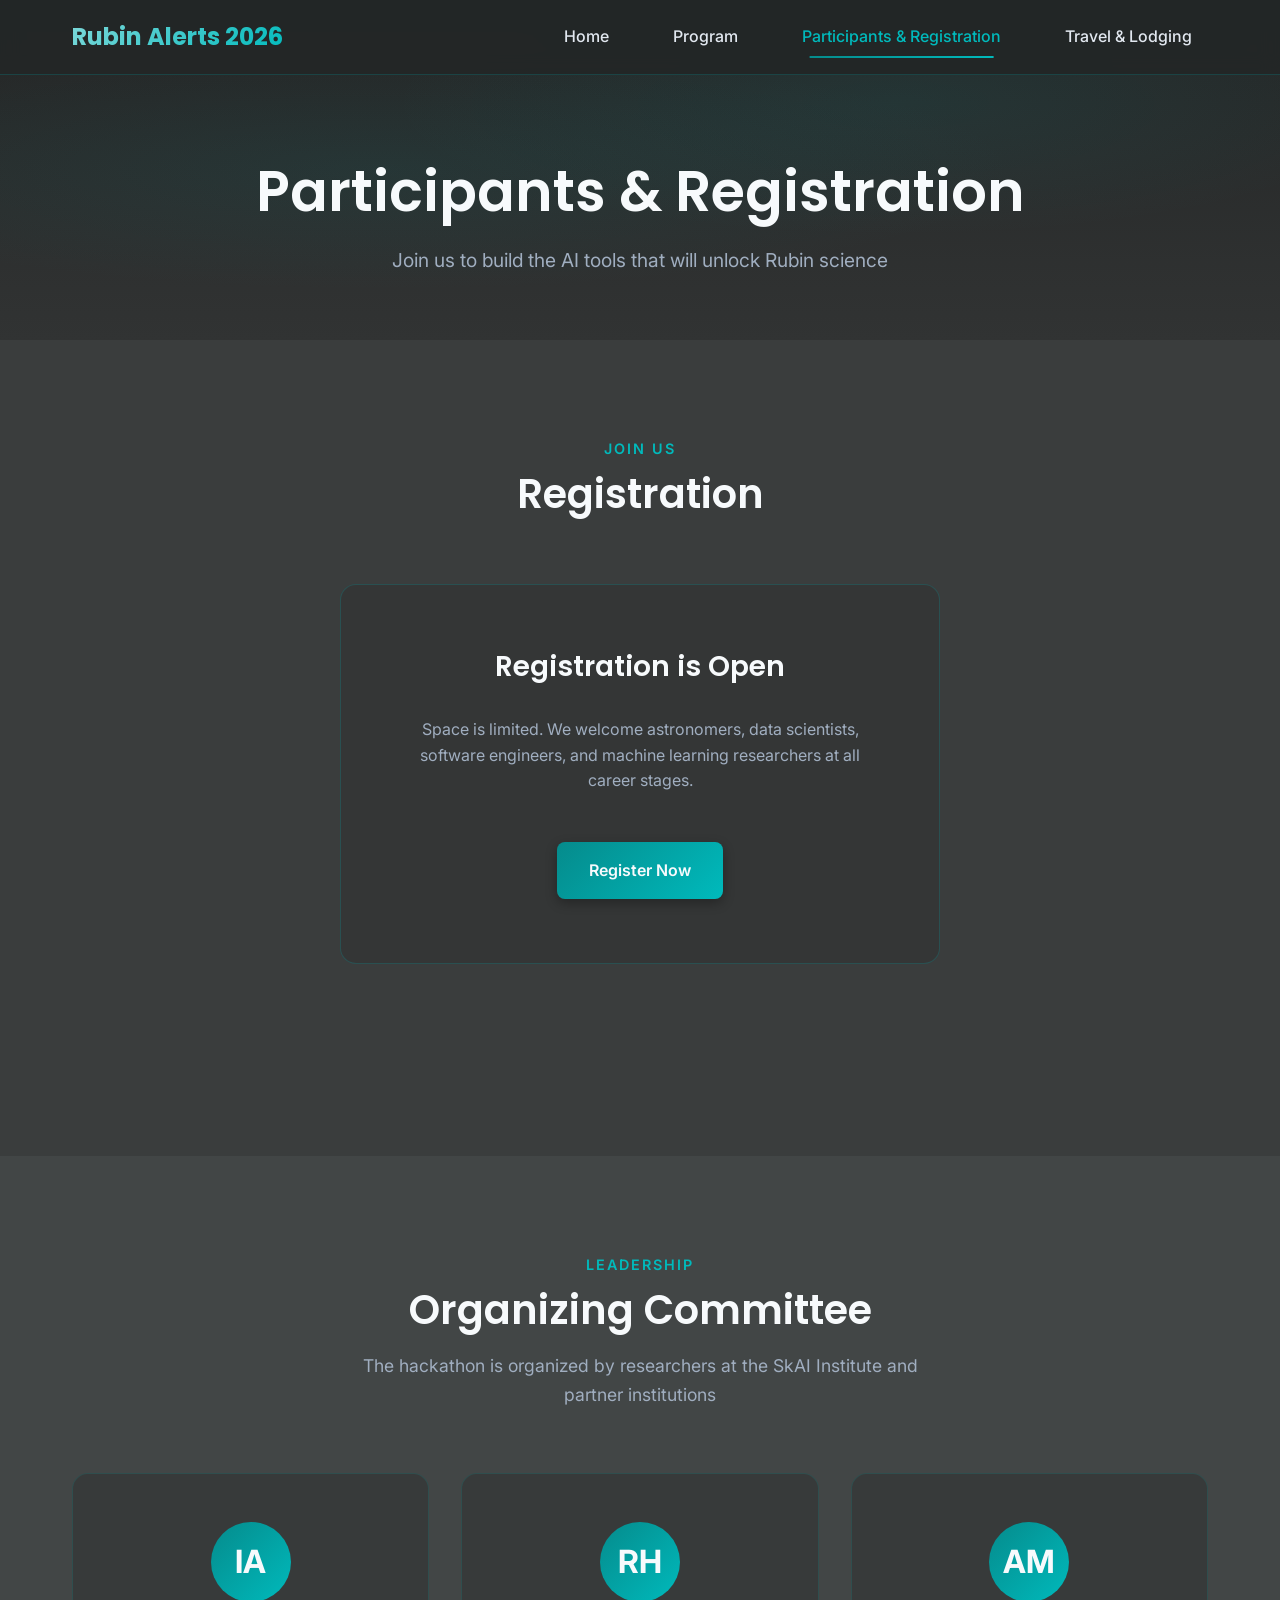
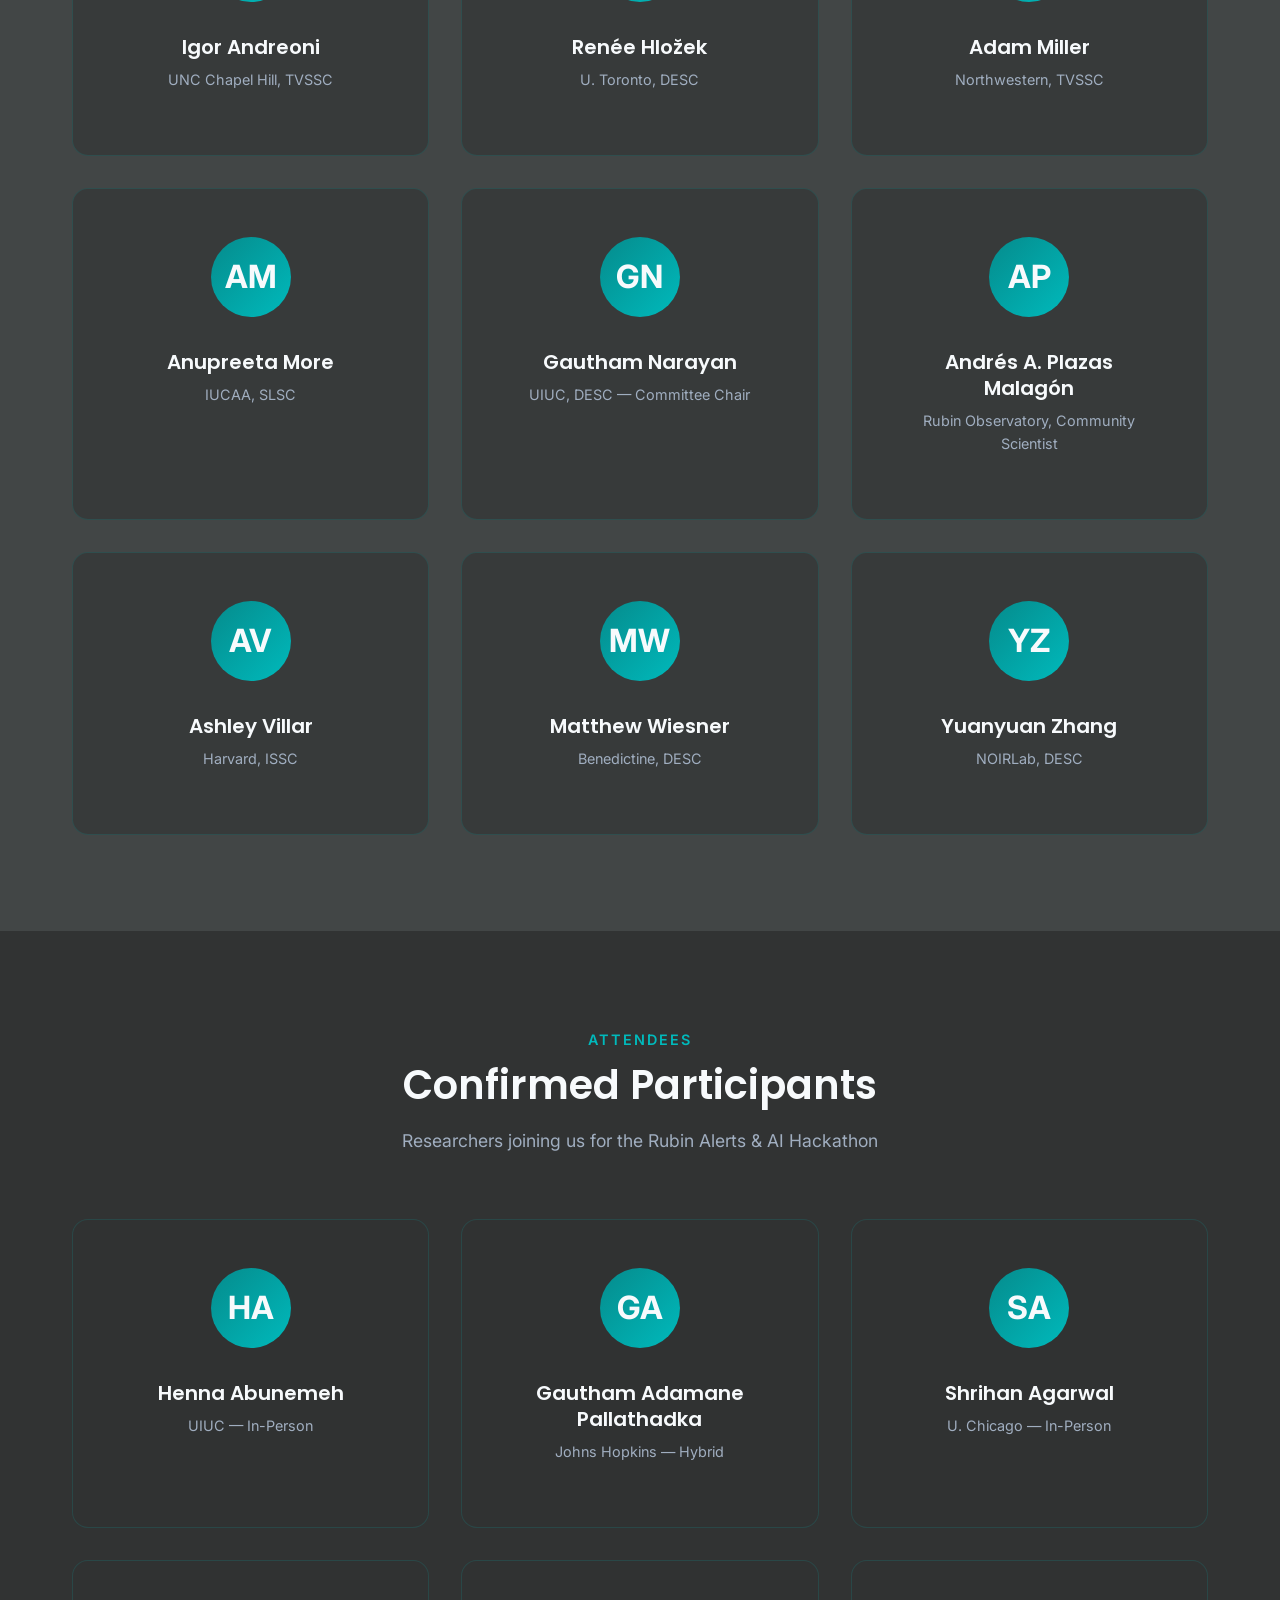
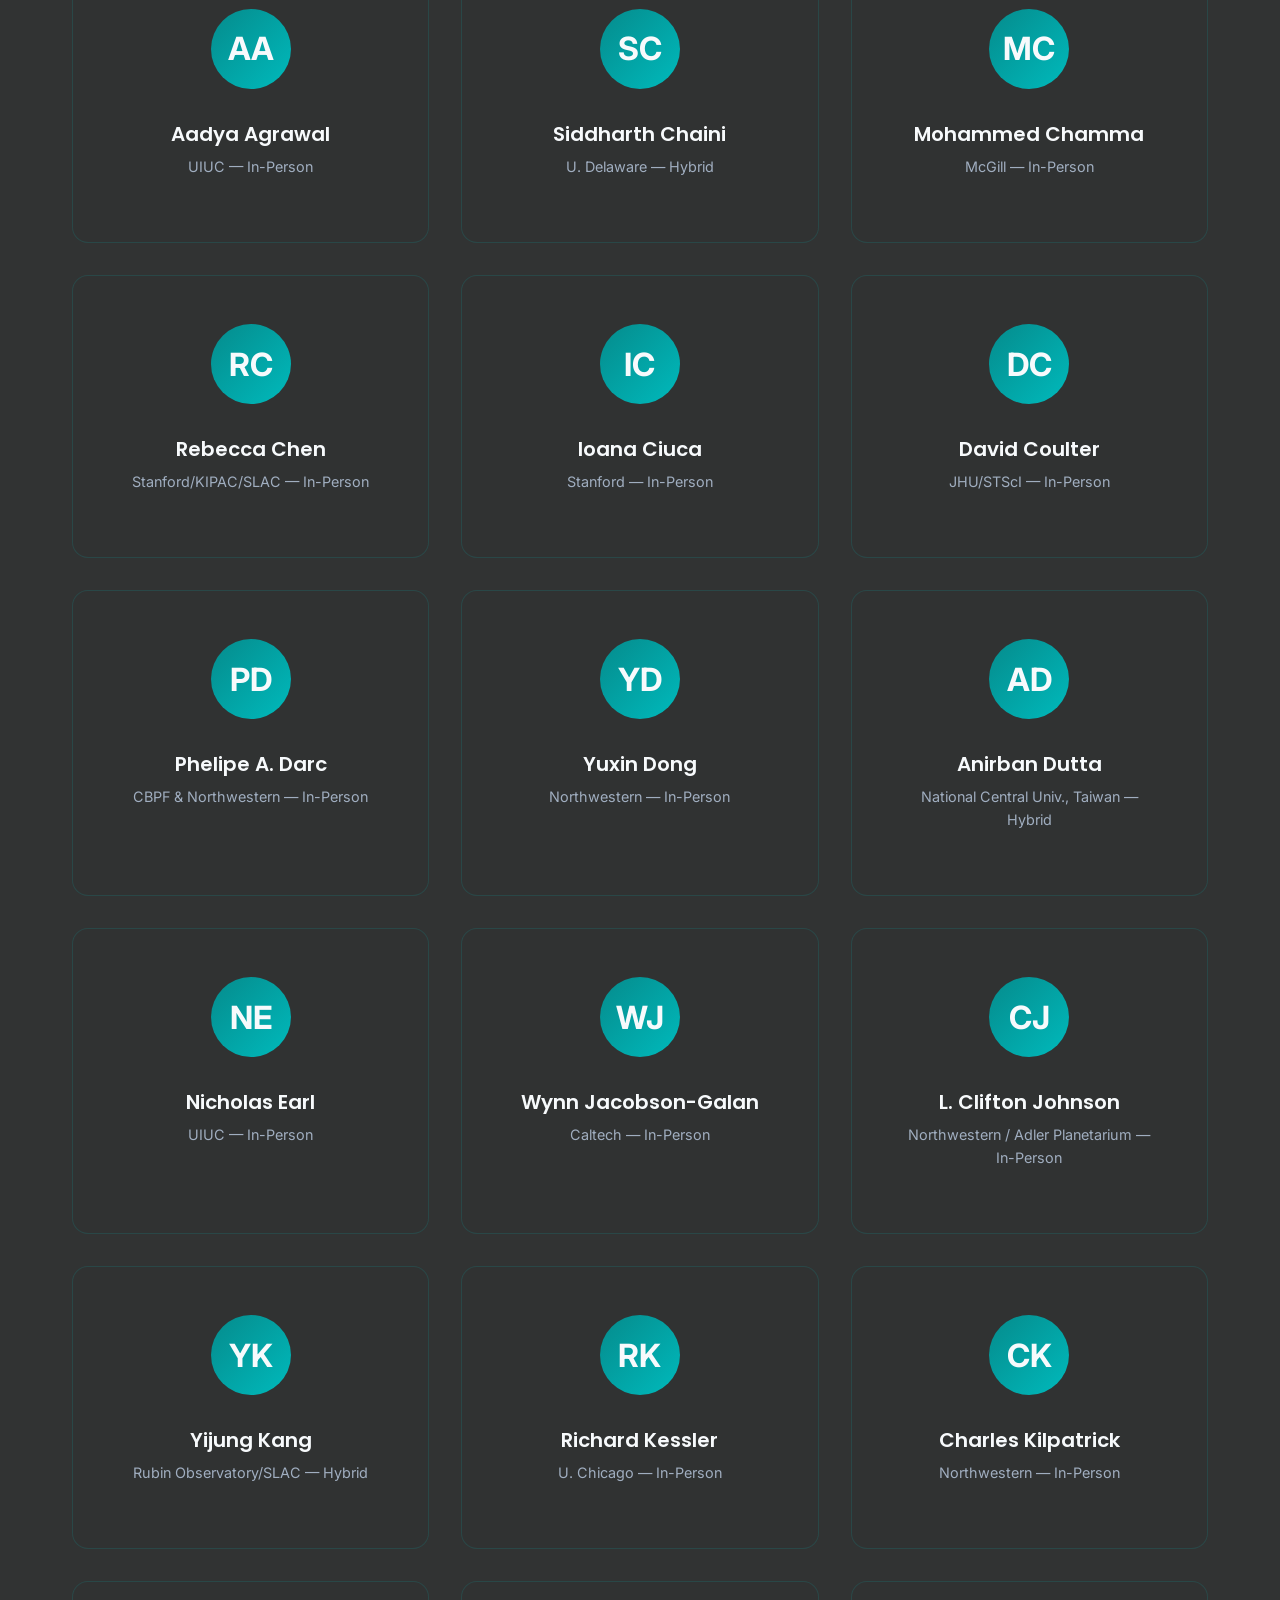
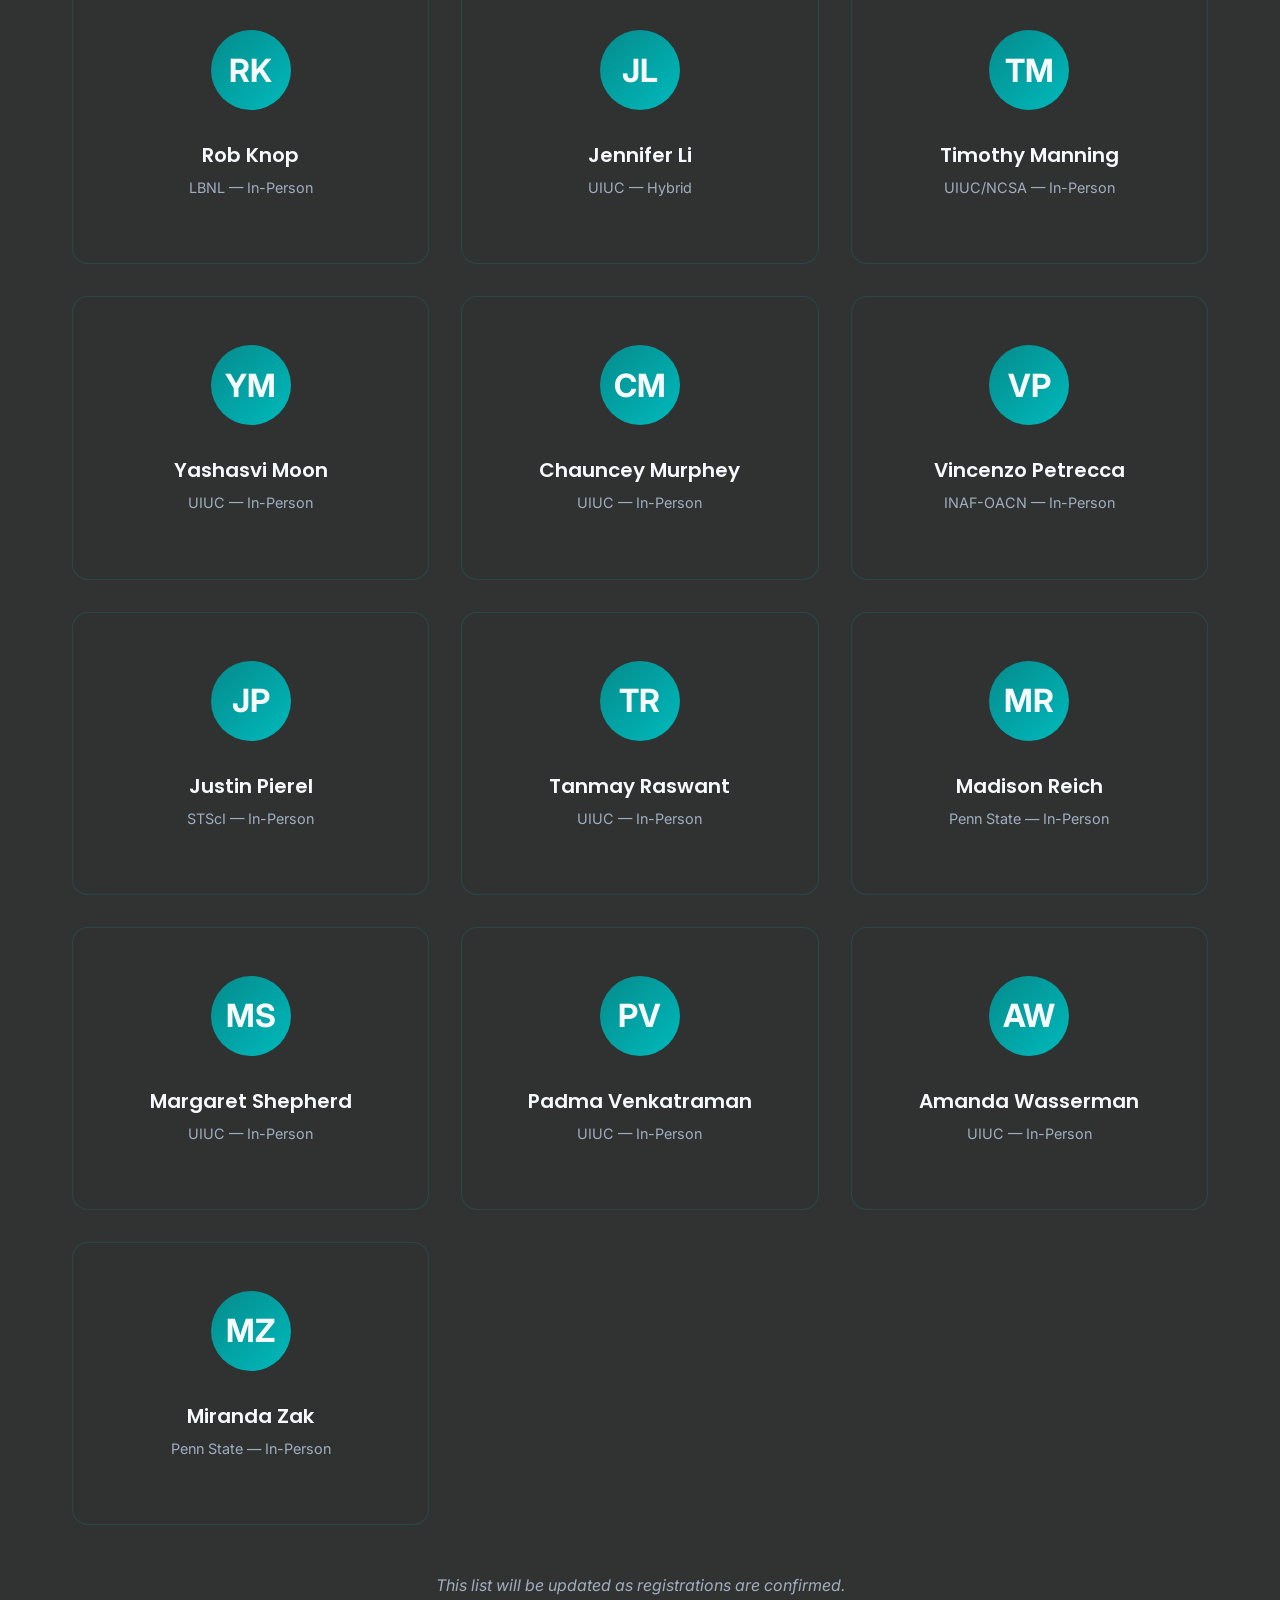
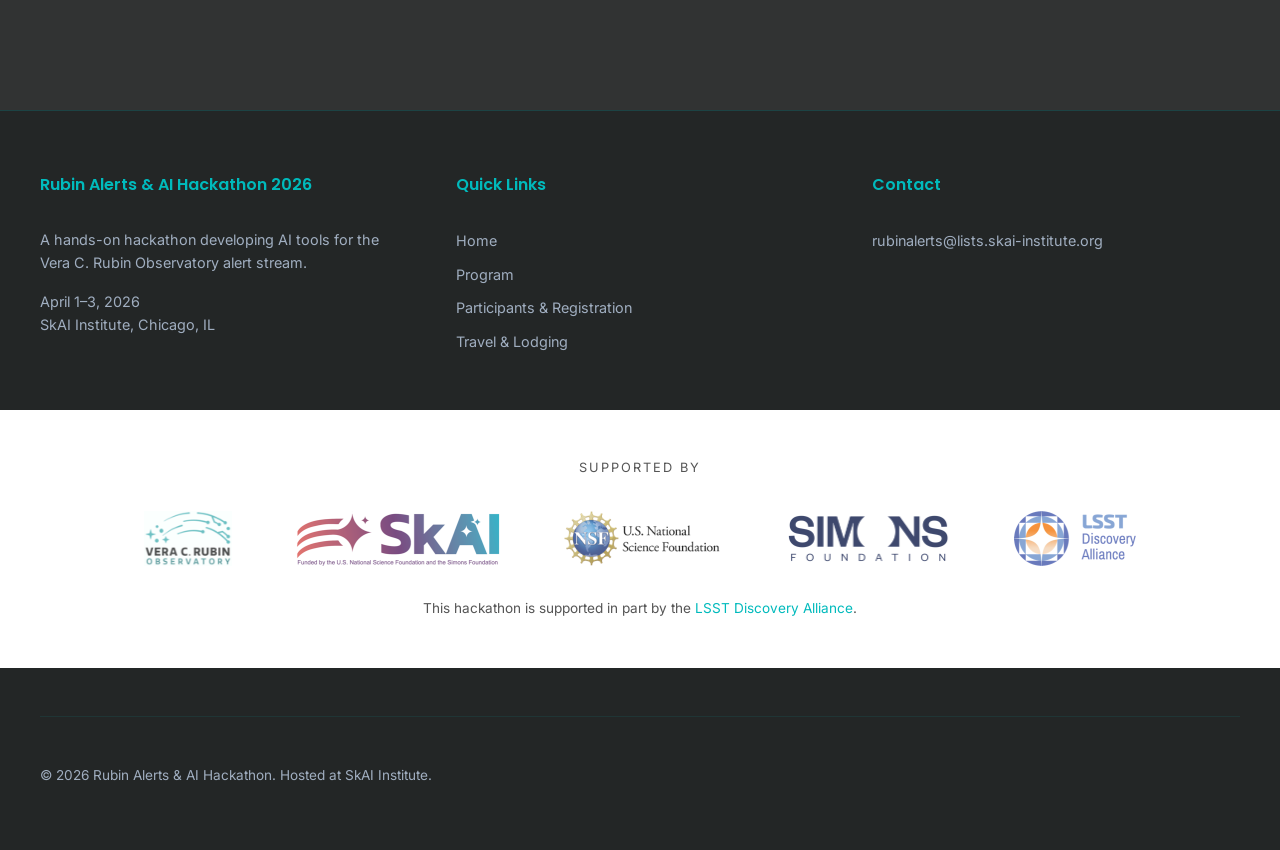
==== commit 07531345: "ENH: add 7 new confirmed participants from registration spreadsheet Co-Authored-By: Claude Sonnet 4." ====
--- a/participants.html
+++ b/participants.html
@@ -176,6 +176,11 @@
                     <p class="participant-affiliation">U. Delaware — Hybrid</p>
                 </div>
                 <div class="participant-card">
+                    <div class="participant-avatar">MC</div>
+                    <h4>Mohammed Chamma</h4>
+                    <p class="participant-affiliation">McGill — In-Person</p>
+                </div>
+                <div class="participant-card">
                     <div class="participant-avatar">RC</div>
                     <h4>Rebecca Chen</h4>
                     <p class="participant-affiliation">Stanford/KIPAC/SLAC — In-Person</p>
@@ -196,11 +201,21 @@
                     <p class="participant-affiliation">CBPF &amp; Northwestern — In-Person</p>
                 </div>
                 <div class="participant-card">
+                    <div class="participant-avatar">YD</div>
+                    <h4>Yuxin Dong</h4>
+                    <p class="participant-affiliation">Northwestern — In-Person</p>
+                </div>
+                <div class="participant-card">
                     <div class="participant-avatar">AD</div>
                     <h4>Anirban Dutta</h4>
                     <p class="participant-affiliation">National Central Univ., Taiwan — Hybrid</p>
                 </div>
                 <div class="participant-card">
+                    <div class="participant-avatar">NE</div>
+                    <h4>Nicholas Earl</h4>
+                    <p class="participant-affiliation">UIUC — In-Person</p>
+                </div>
+                <div class="participant-card">
                     <div class="participant-avatar">WJ</div>
                     <h4>Wynn Jacobson-Galan</h4>
                     <p class="participant-affiliation">Caltech — In-Person</p>
@@ -231,11 +246,26 @@
                     <p class="participant-affiliation">LBNL — In-Person</p>
                 </div>
                 <div class="participant-card">
+                    <div class="participant-avatar">JL</div>
+                    <h4>Jennifer Li</h4>
+                    <p class="participant-affiliation">UIUC — Hybrid</p>
+                </div>
+                <div class="participant-card">
                     <div class="participant-avatar">TM</div>
                     <h4>Timothy Manning</h4>
                     <p class="participant-affiliation">UIUC/NCSA — In-Person</p>
                 </div>
                 <div class="participant-card">
+                    <div class="participant-avatar">YM</div>
+                    <h4>Yashasvi Moon</h4>
+                    <p class="participant-affiliation">UIUC — In-Person</p>
+                </div>
+                <div class="participant-card">
+                    <div class="participant-avatar">CM</div>
+                    <h4>Chauncey Murphey</h4>
+                    <p class="participant-affiliation">UIUC — In-Person</p>
+                </div>
+                <div class="participant-card">
                     <div class="participant-avatar">VP</div>
                     <h4>Vincenzo Petrecca</h4>
                     <p class="participant-affiliation">INAF-OACN — In-Person</p>
@@ -254,6 +284,11 @@
                     <div class="participant-avatar">MR</div>
                     <h4>Madison Reich</h4>
                     <p class="participant-affiliation">Penn State — In-Person</p>
+                </div>
+                <div class="participant-card">
+                    <div class="participant-avatar">MS</div>
+                    <h4>Margaret Shepherd</h4>
+                    <p class="participant-affiliation">UIUC — In-Person</p>
                 </div>
                 <div class="participant-card">
                     <div class="participant-avatar">PV</div>
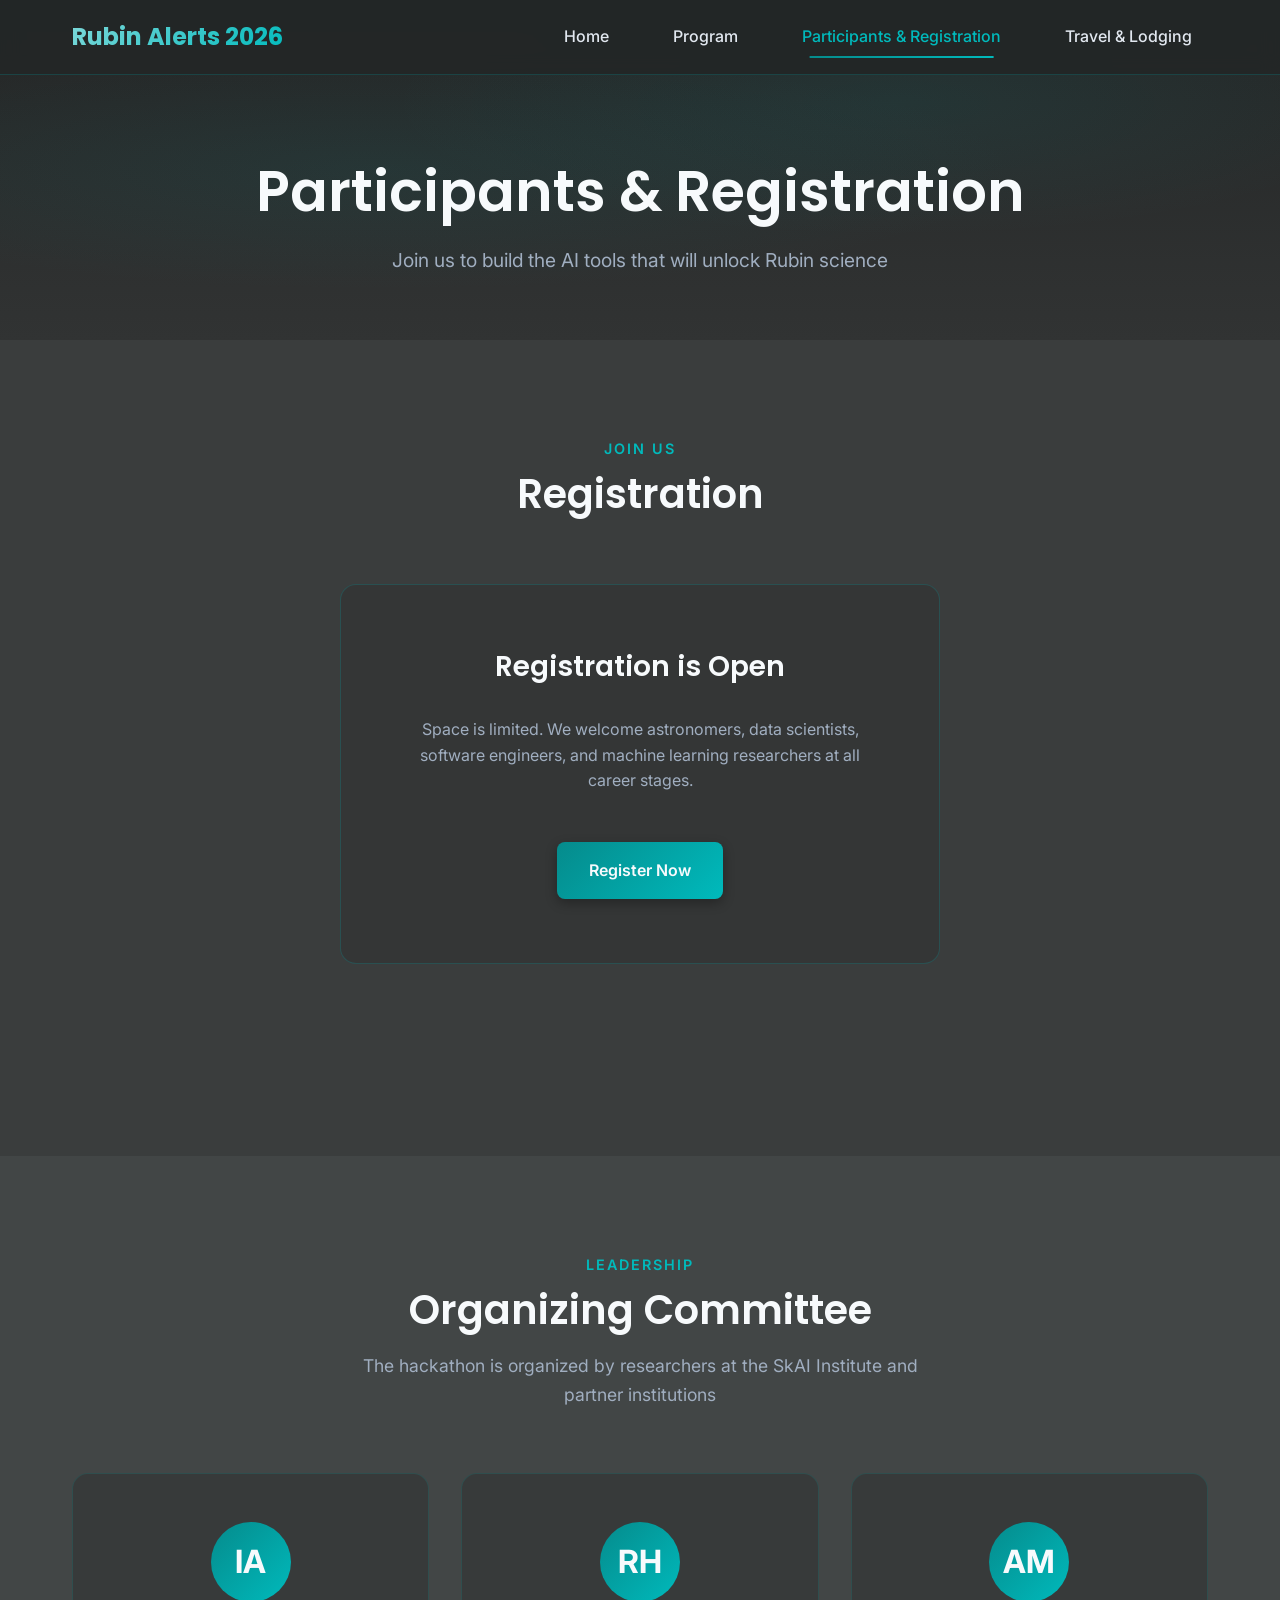
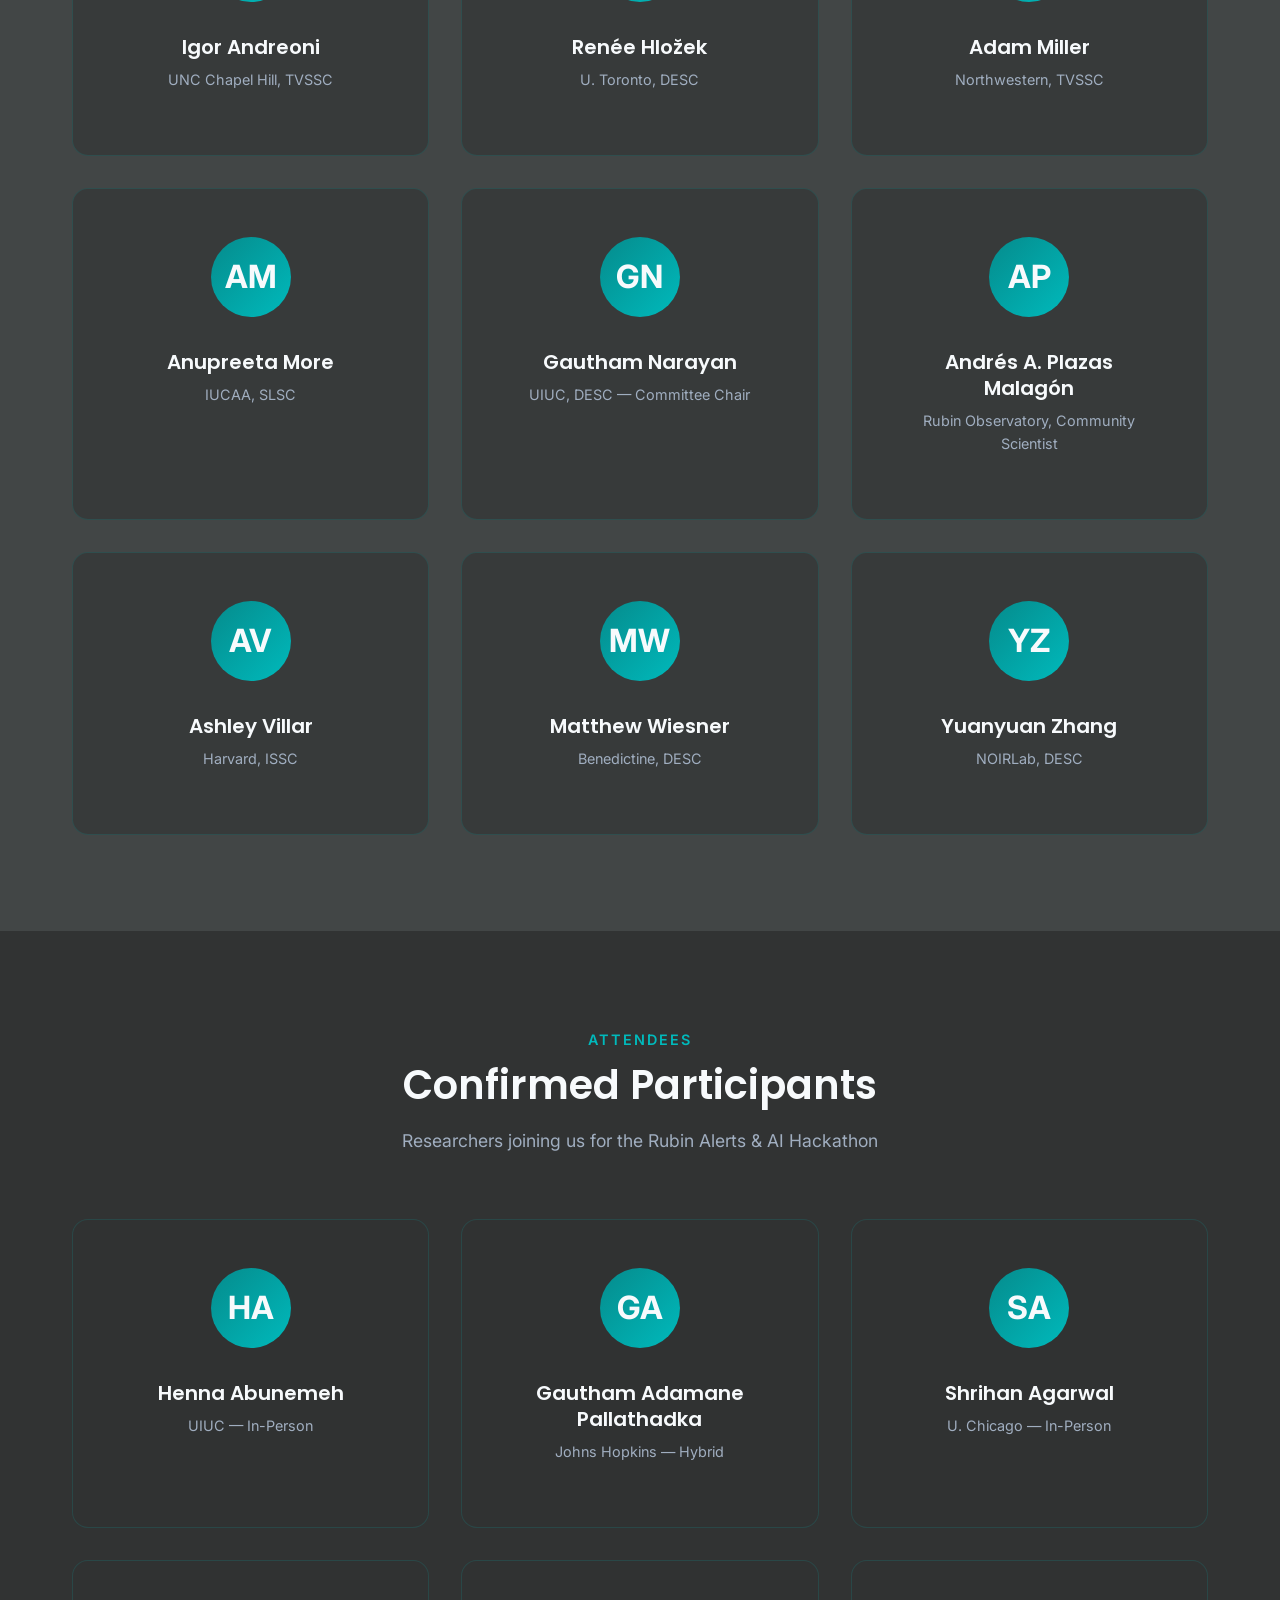
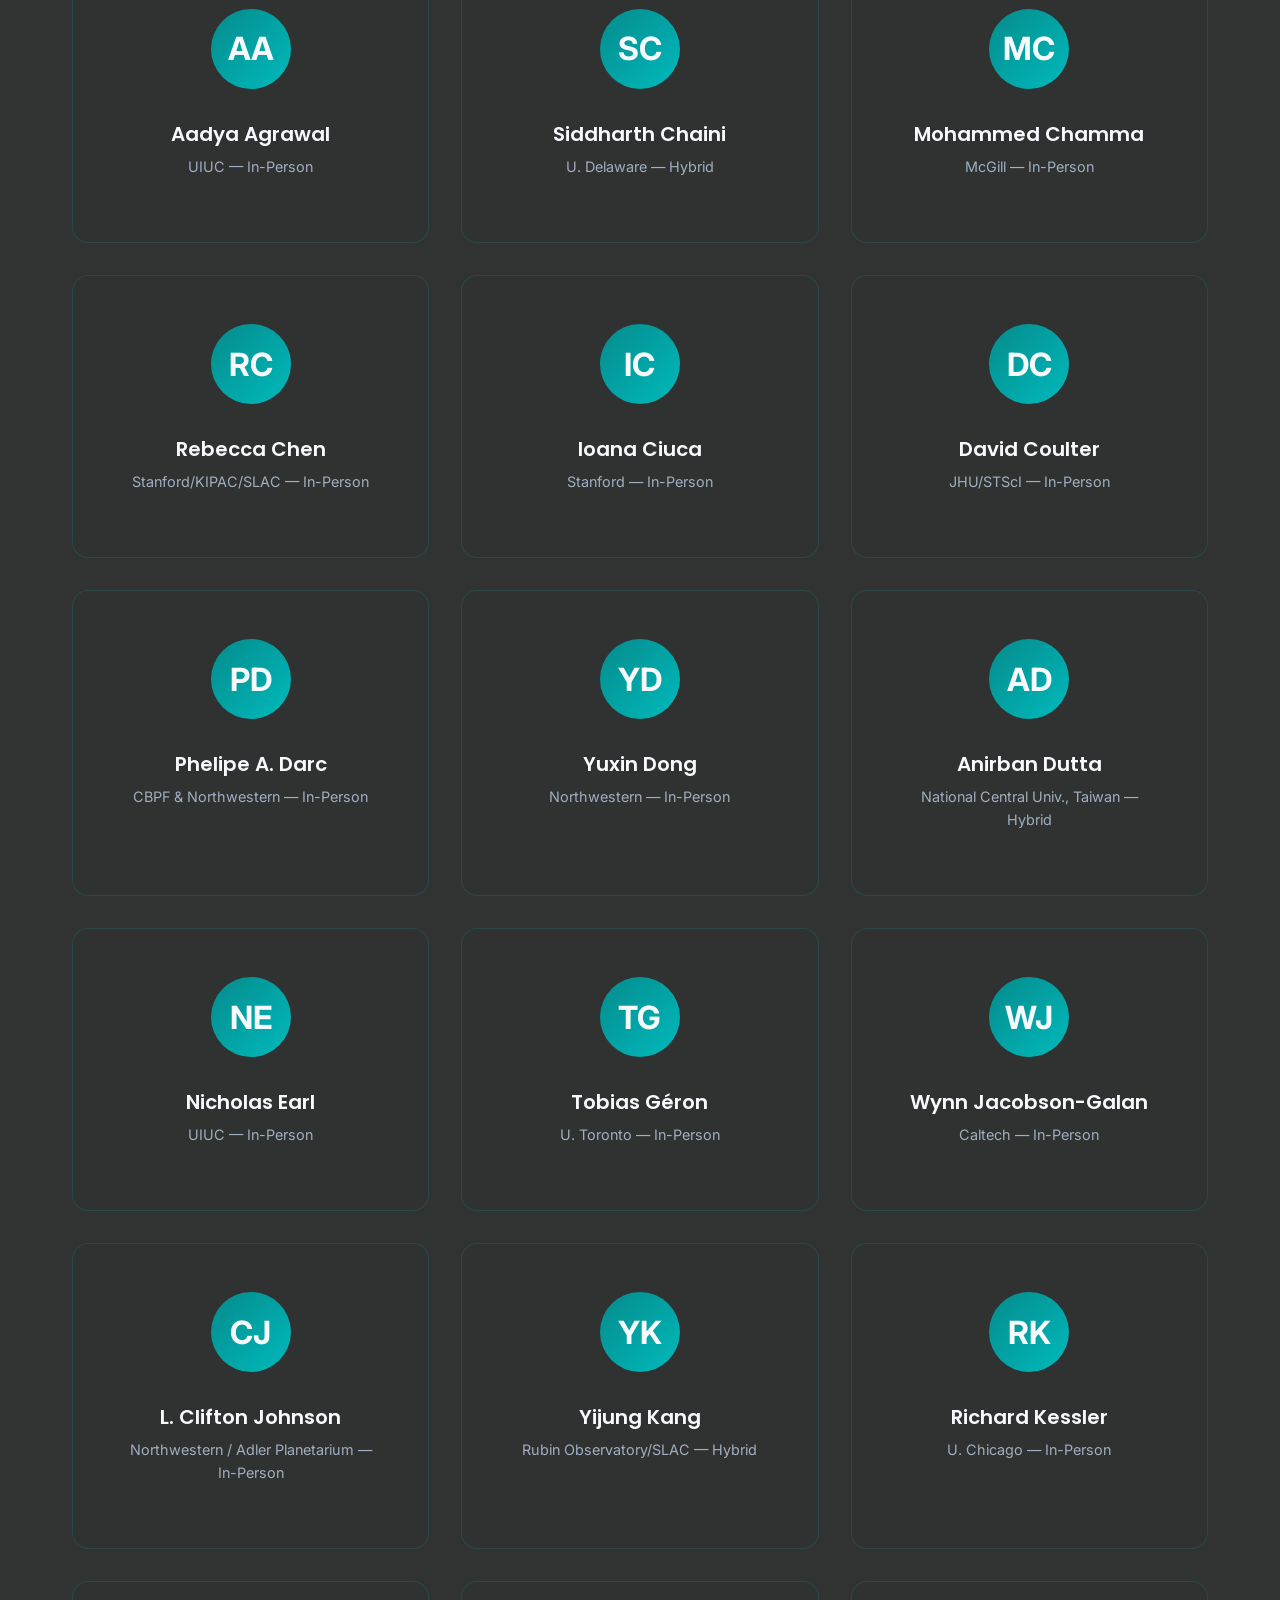
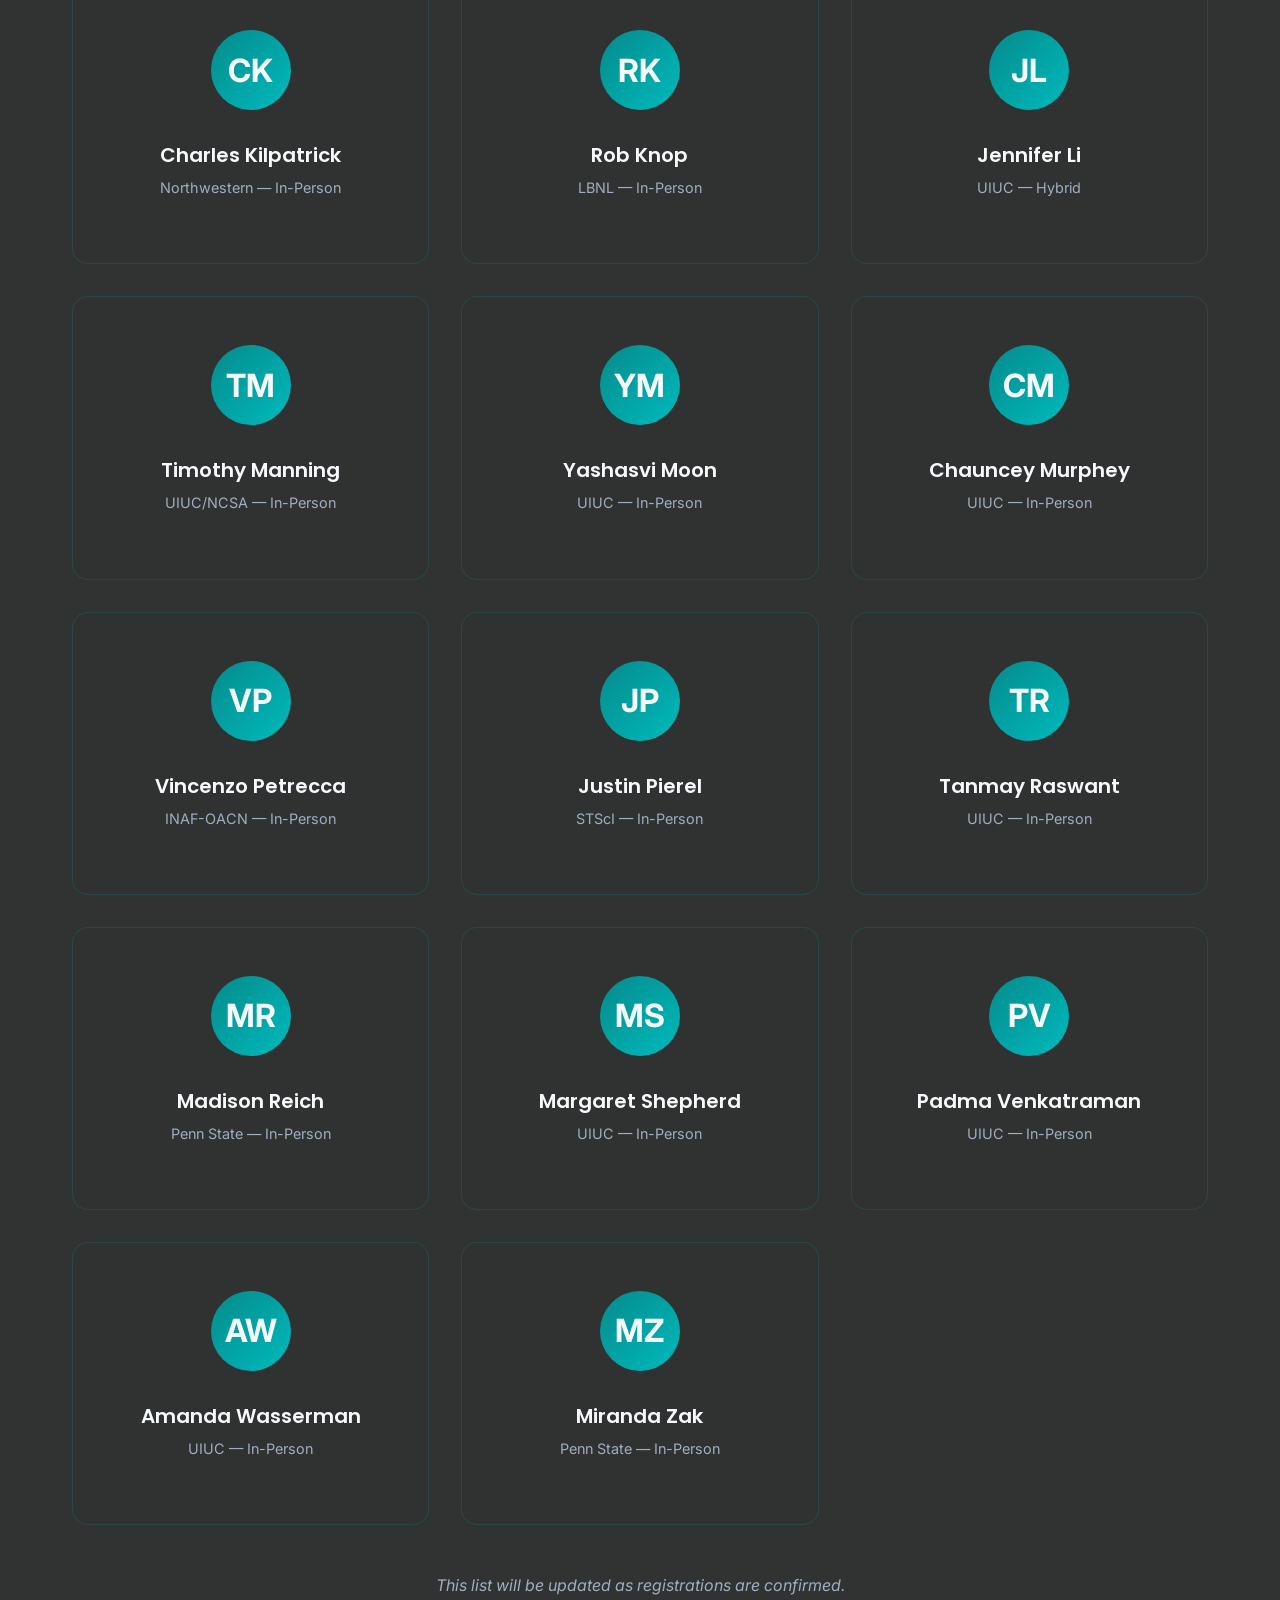
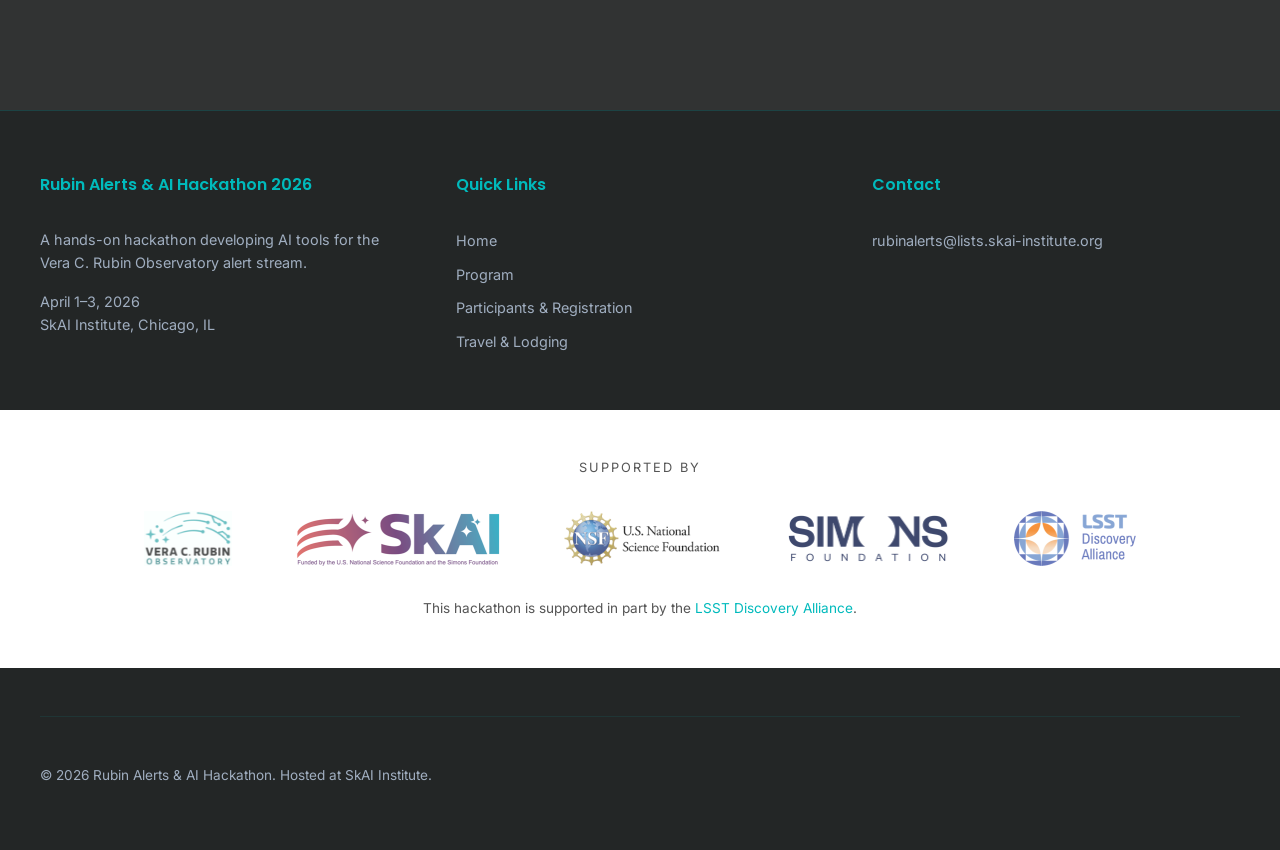
==== commit edb0f8b4: "ENH: add Tobias Géron and update CLAUDE.md - Add Tobias Géron (U. Toronto, in-person) to confirmed p" ====
--- a/participants.html
+++ b/participants.html
@@ -216,6 +216,11 @@
                     <p class="participant-affiliation">UIUC — In-Person</p>
                 </div>
                 <div class="participant-card">
+                    <div class="participant-avatar">TG</div>
+                    <h4>Tobias Géron</h4>
+                    <p class="participant-affiliation">U. Toronto — In-Person</p>
+                </div>
+                <div class="participant-card">
                     <div class="participant-avatar">WJ</div>
                     <h4>Wynn Jacobson-Galan</h4>
                     <p class="participant-affiliation">Caltech — In-Person</p>
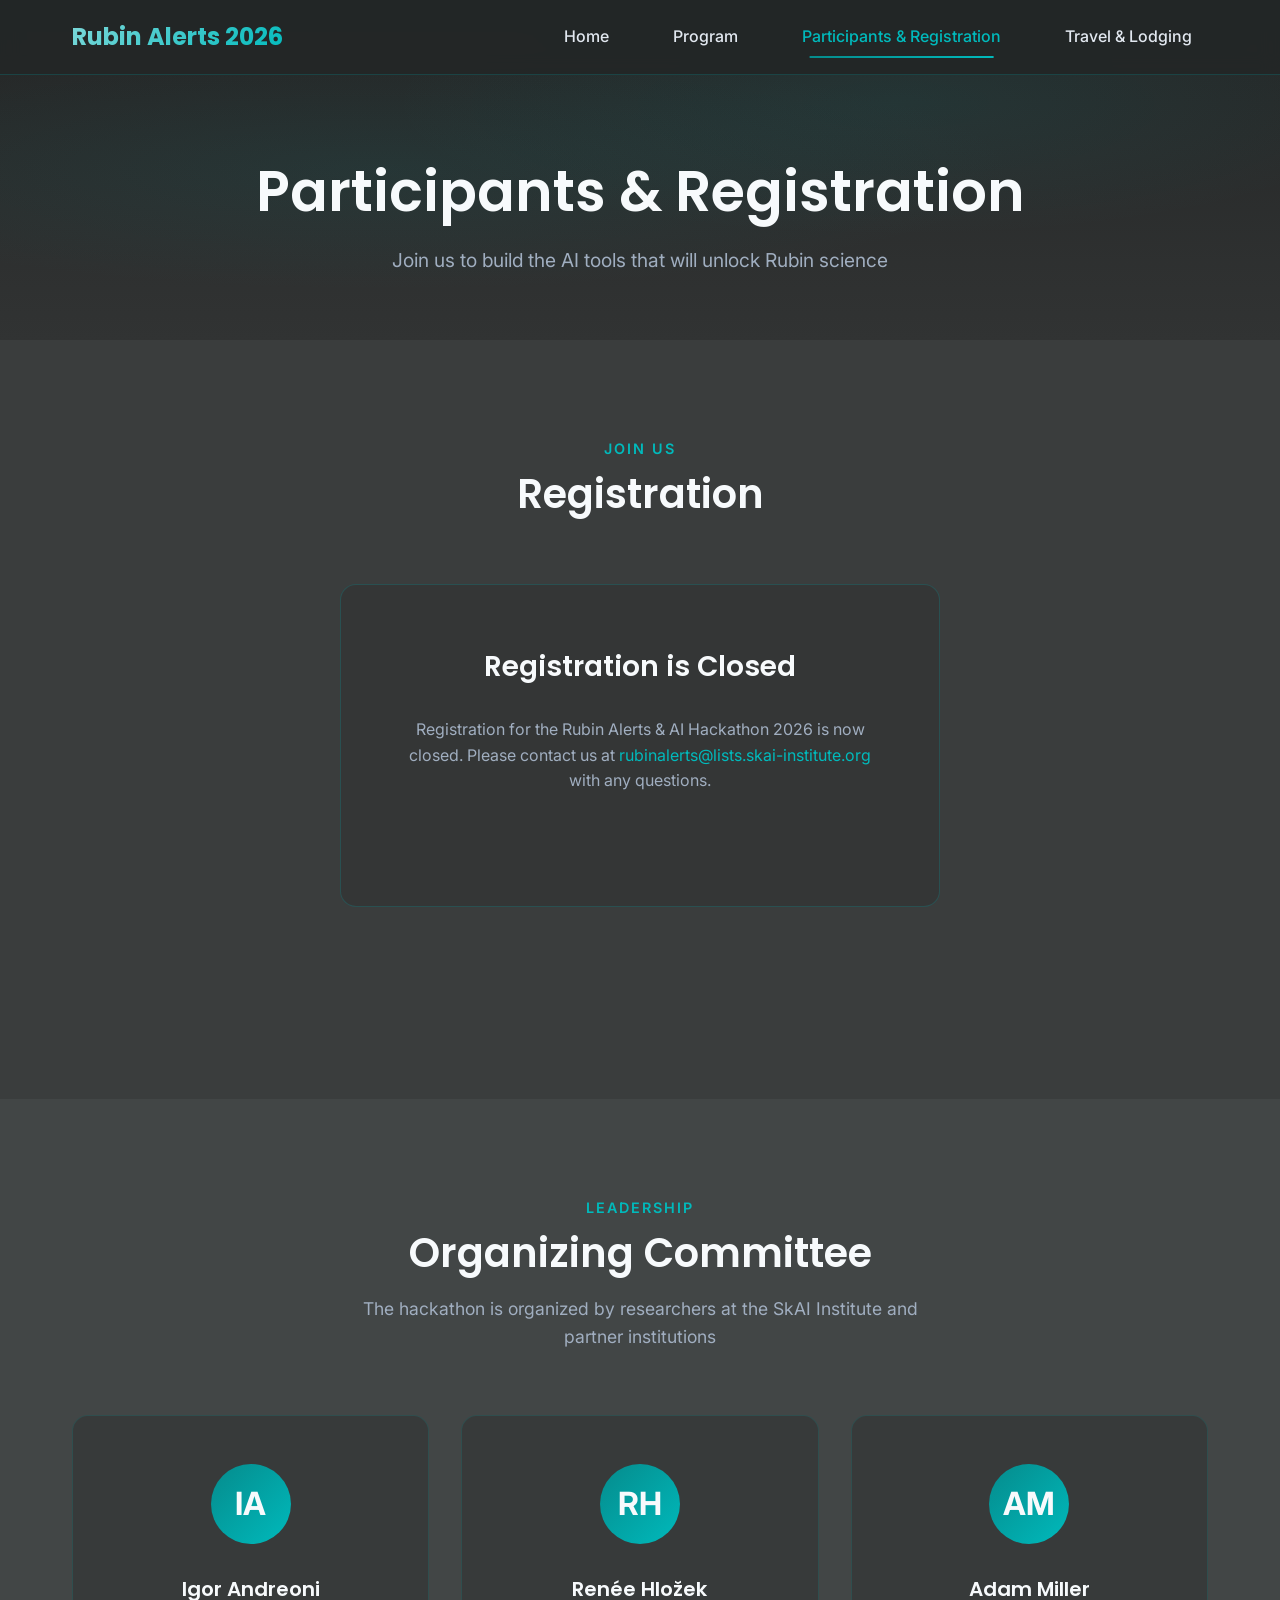
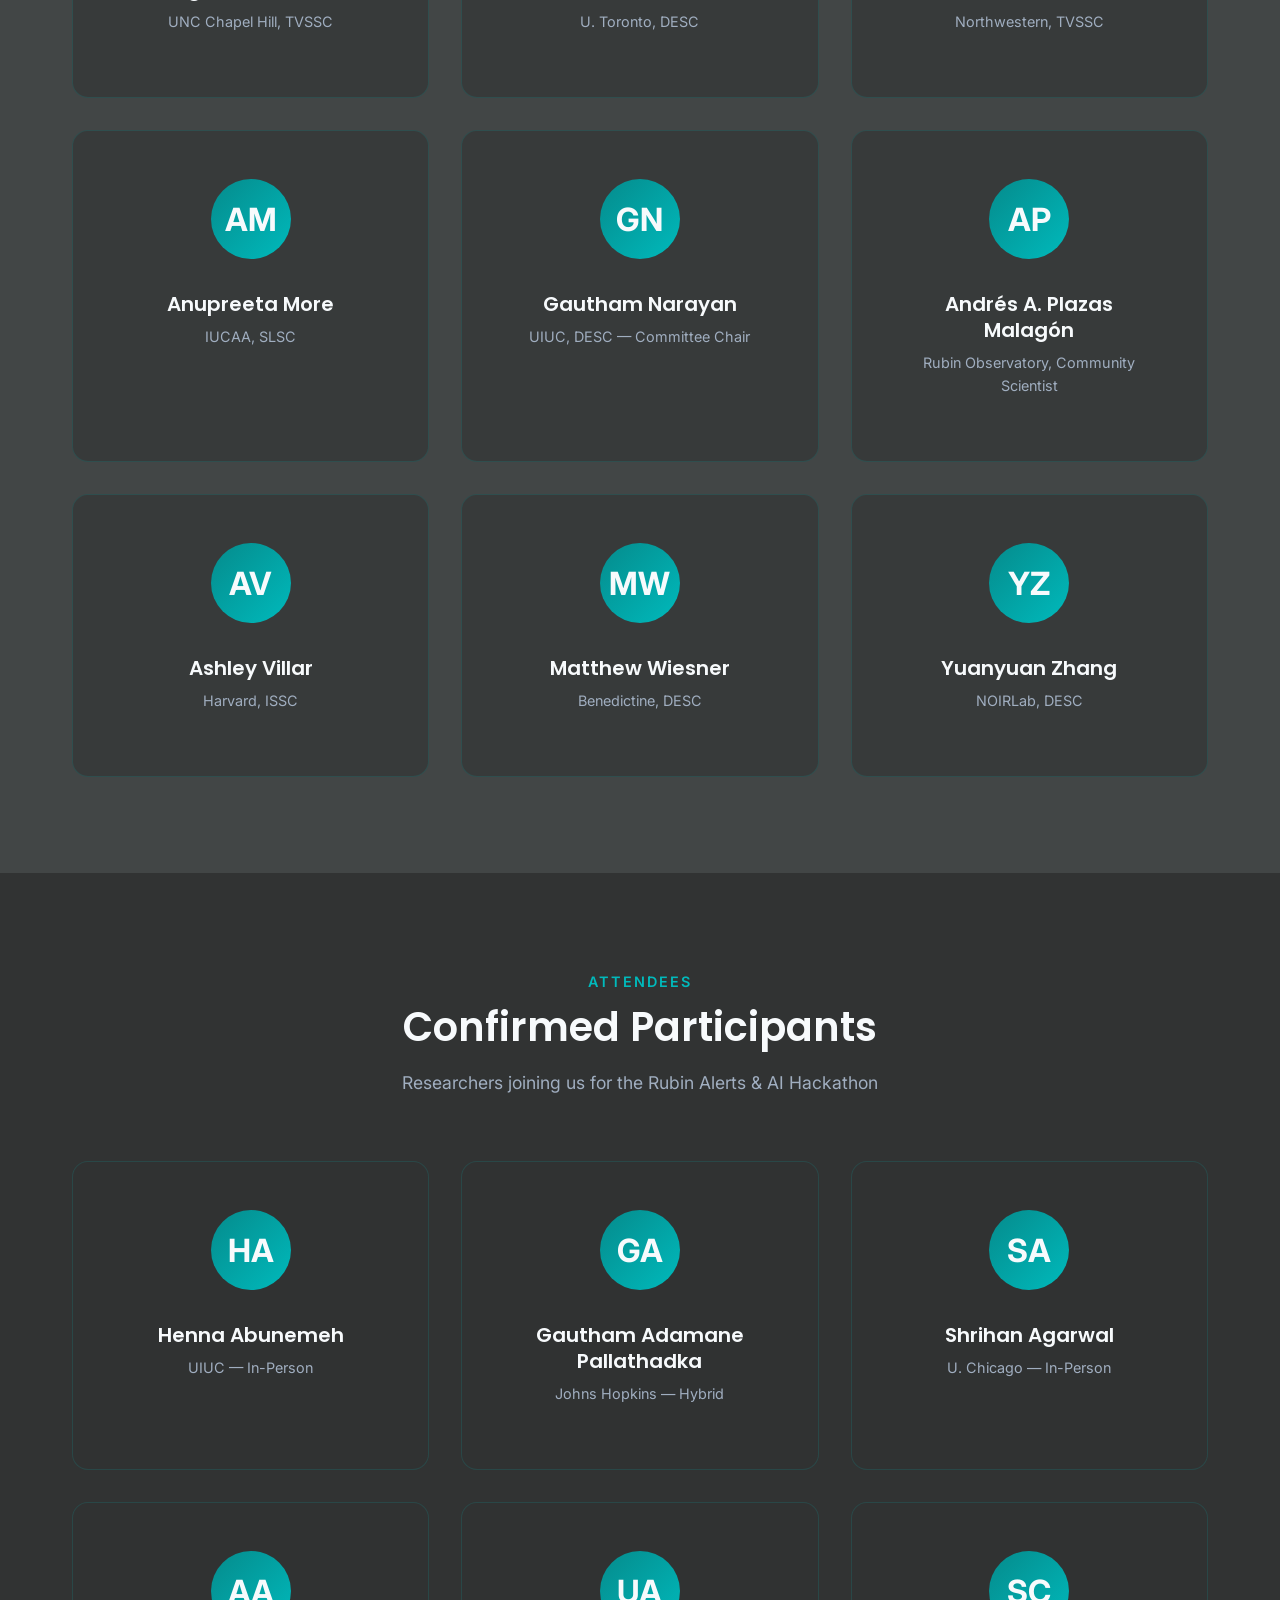
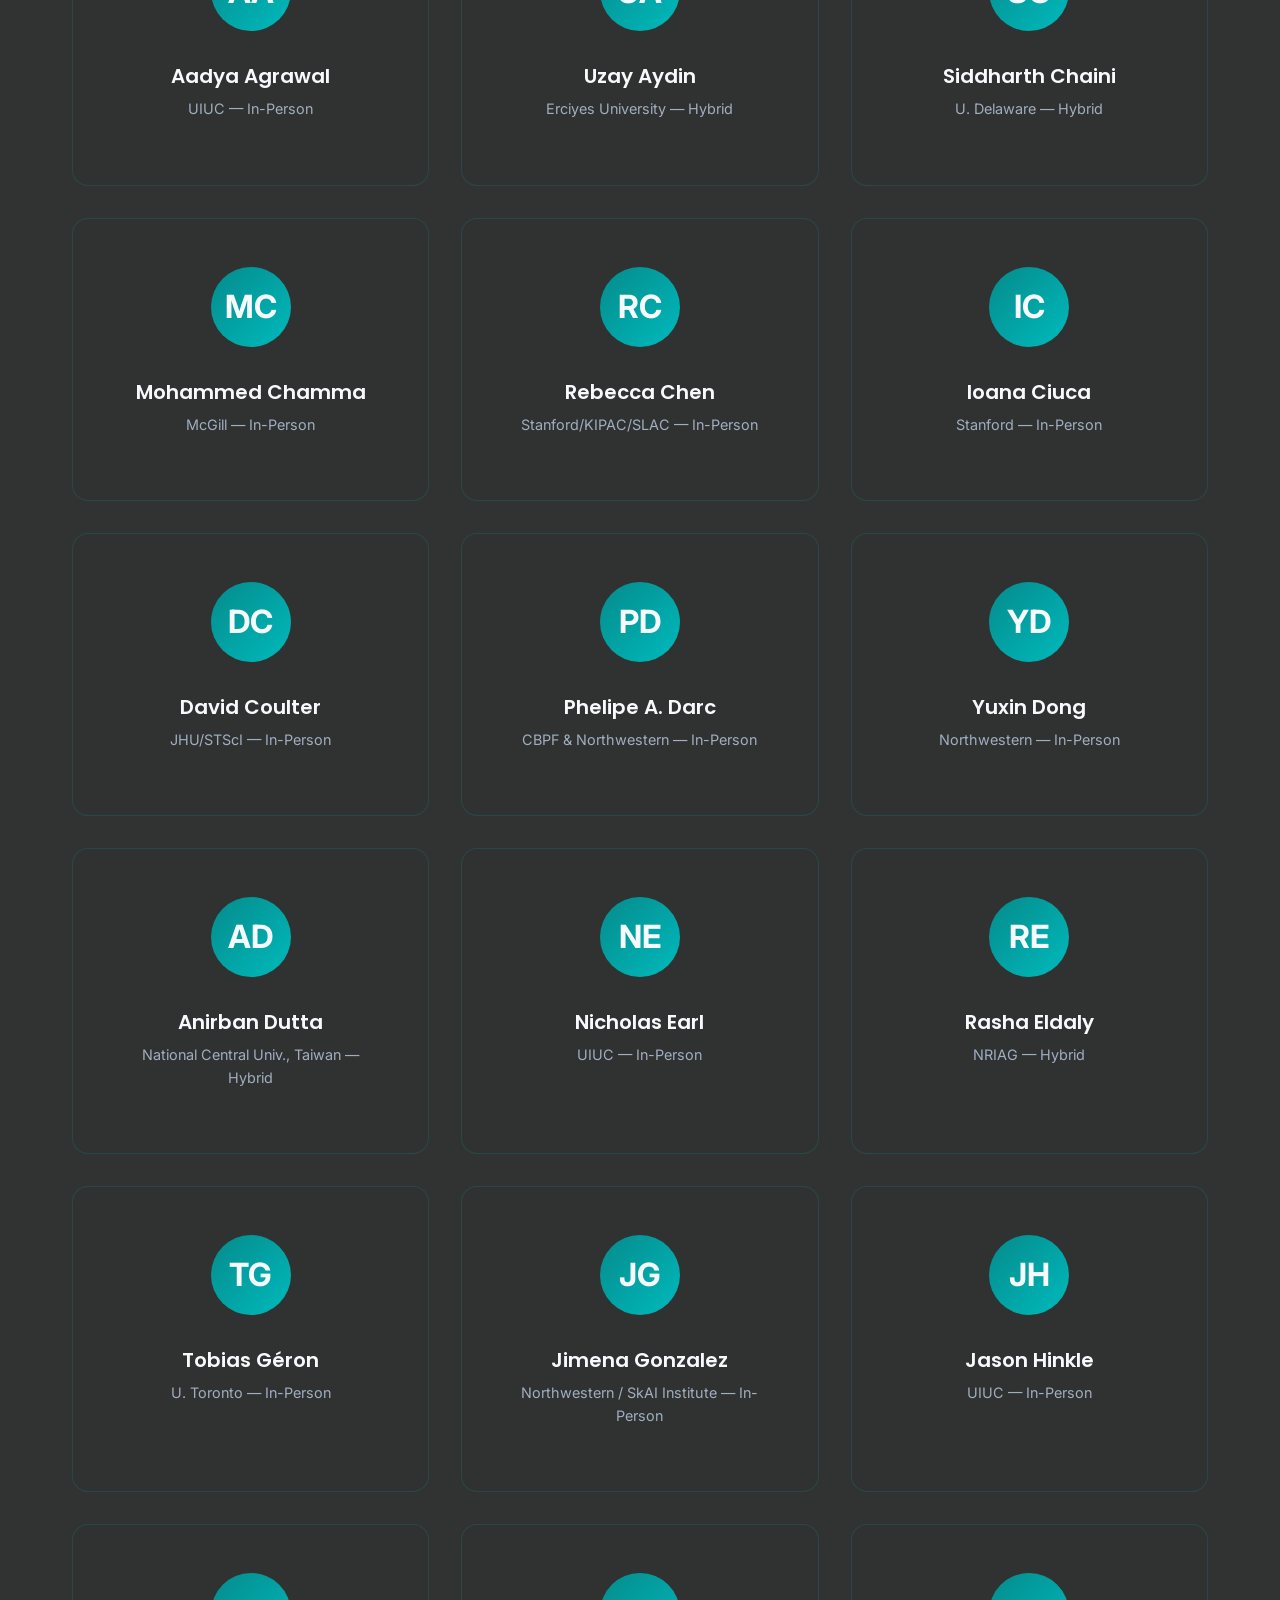
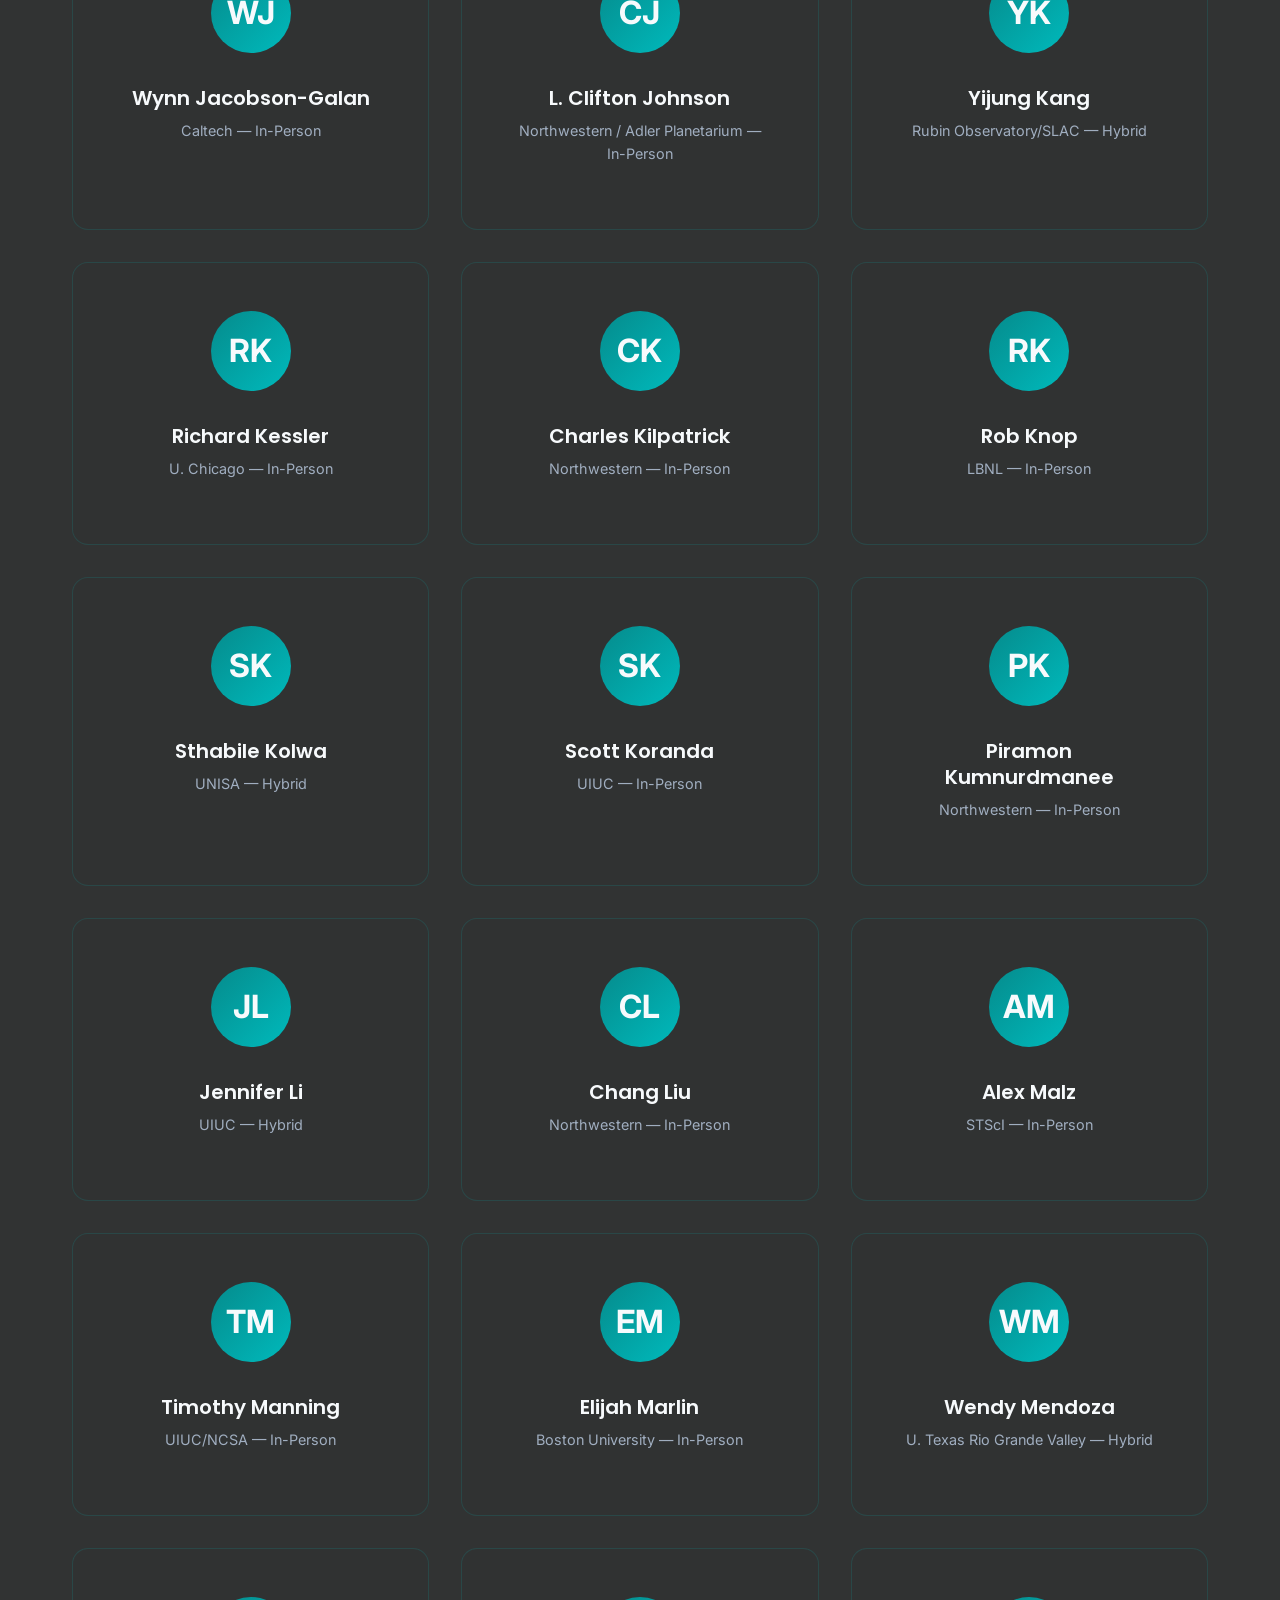
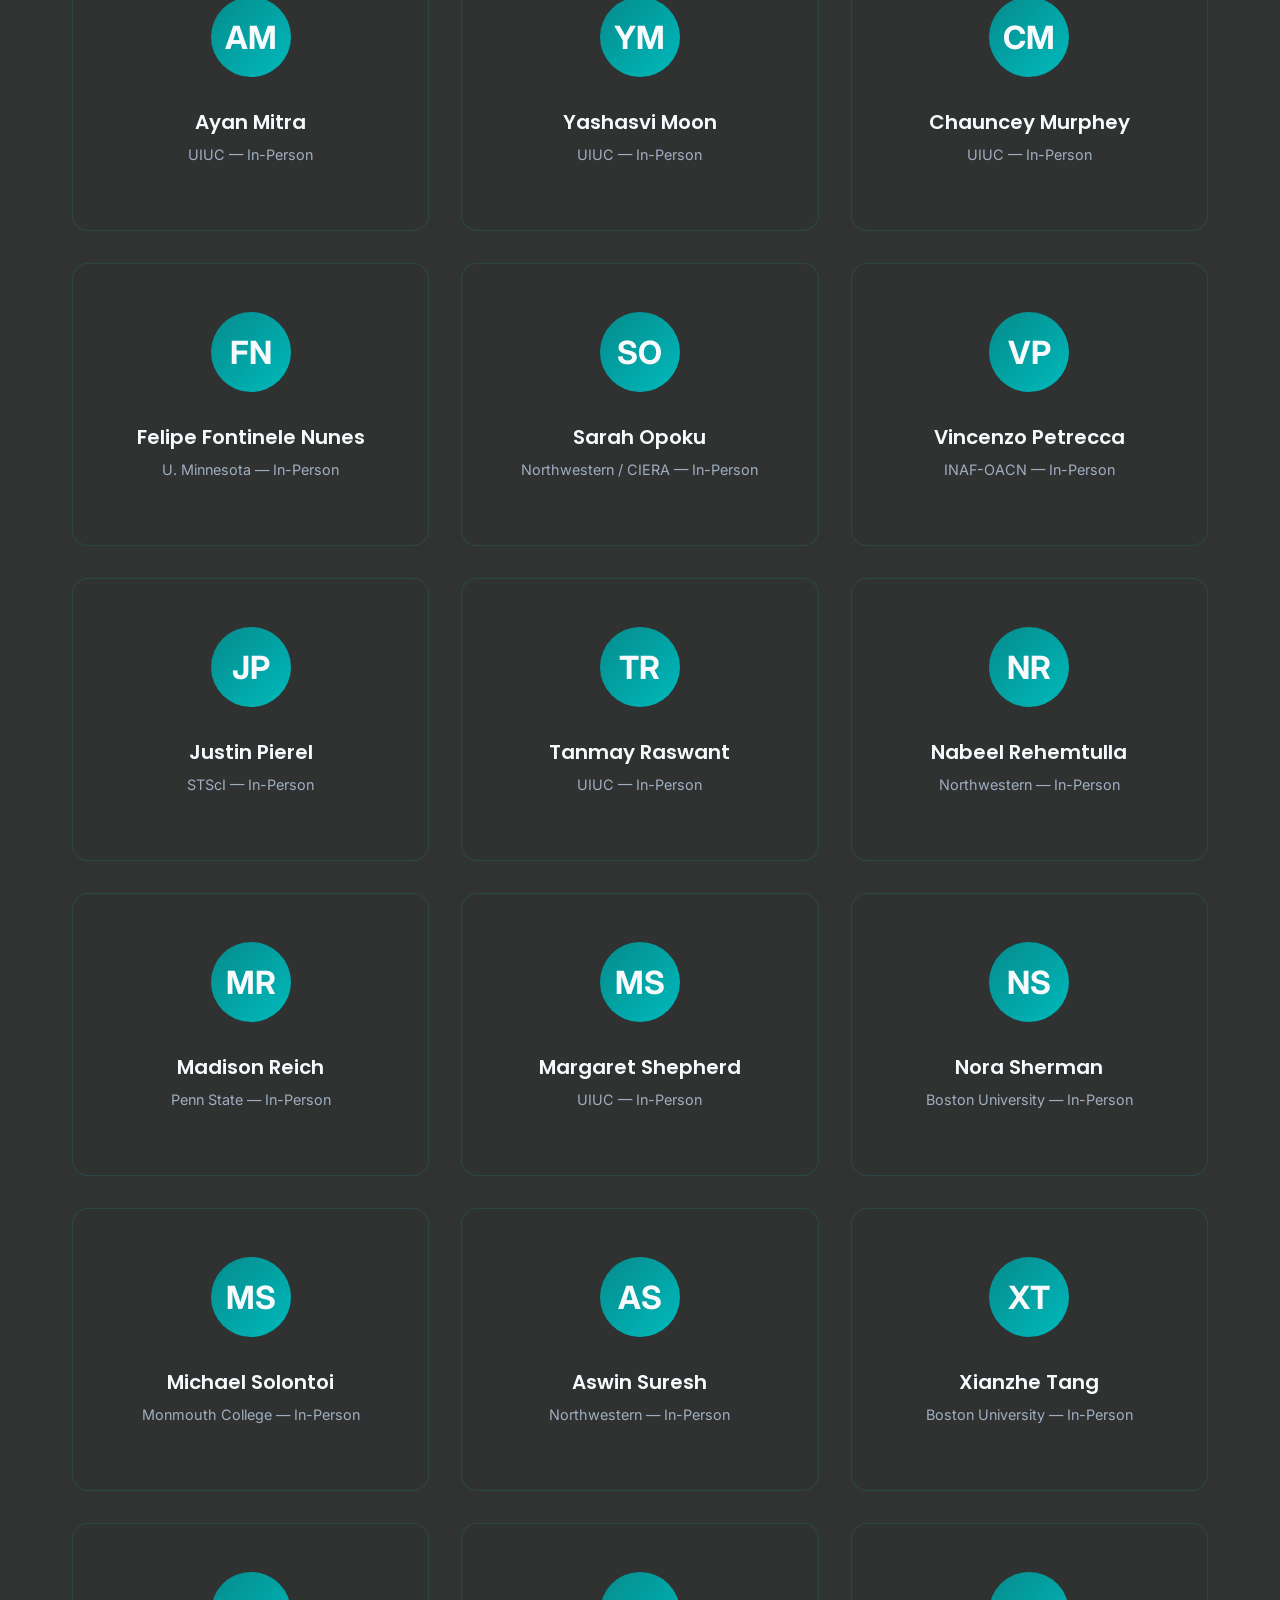
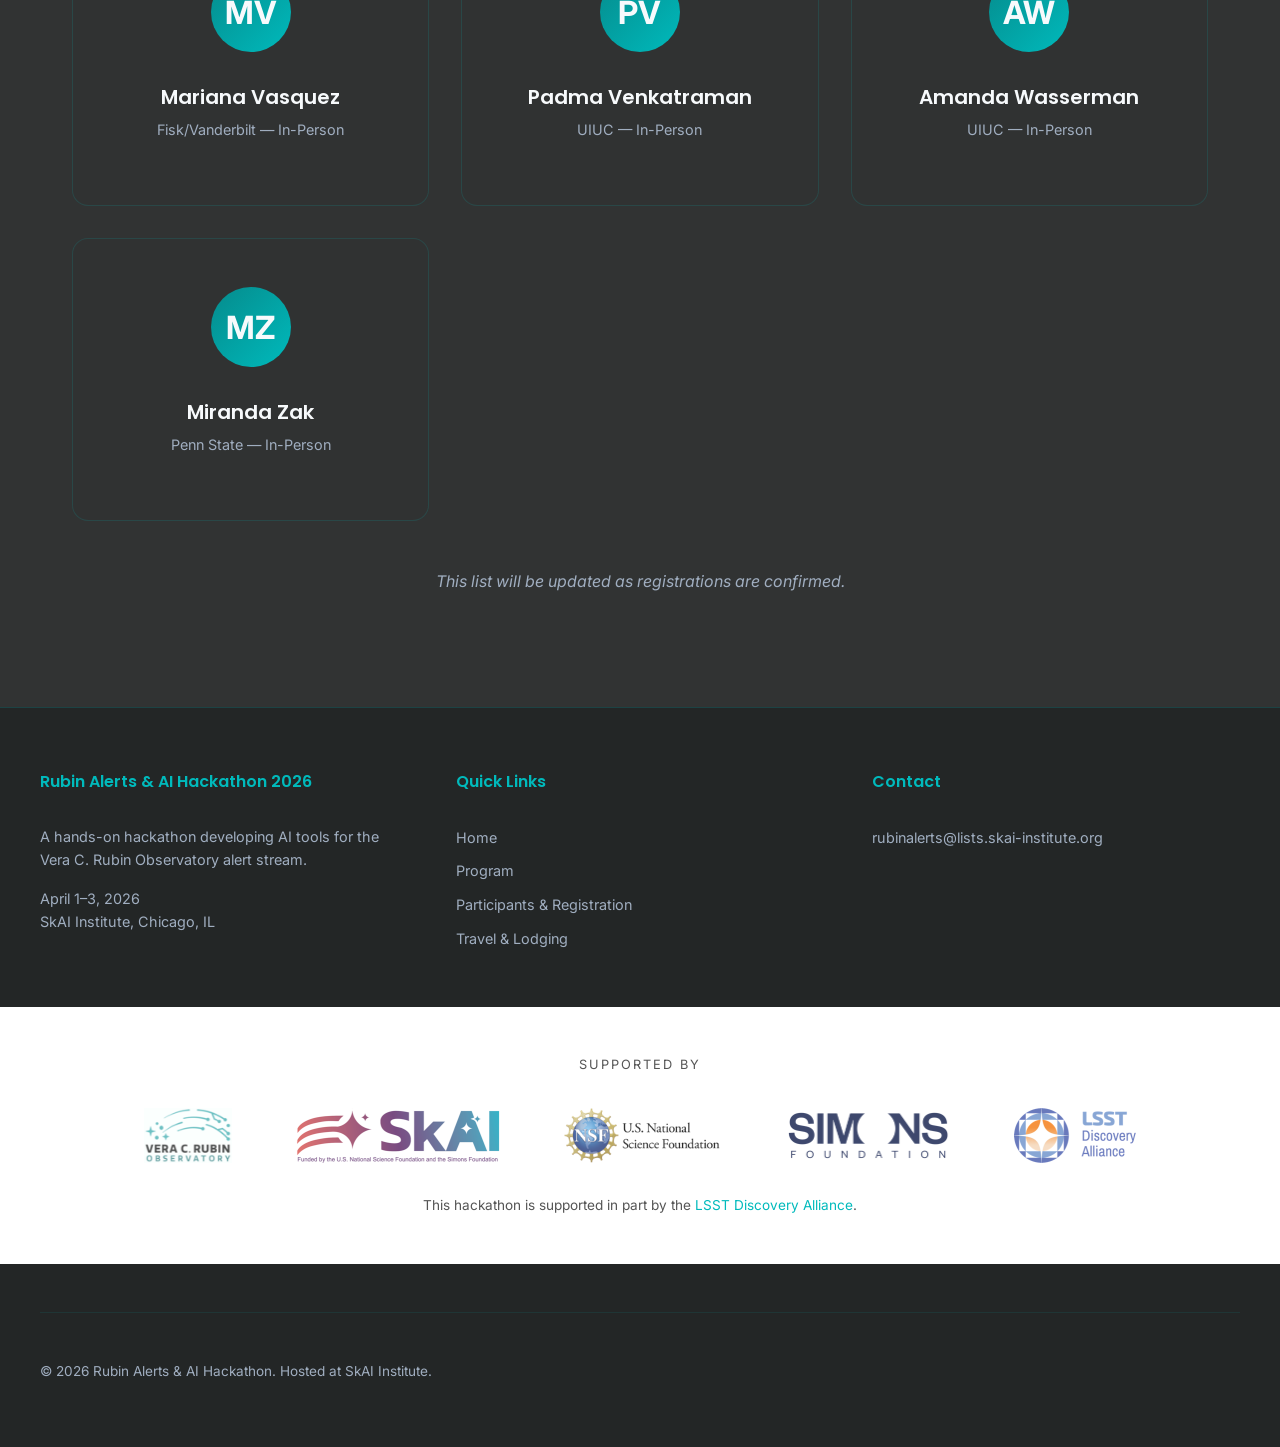
==== commit 6d09d0dd: "ENH: add 2 new participants, close registration - Add Rasha Eldaly (NRIAG, Hybrid) and Felipe Fontin" ====
--- a/participants.html
+++ b/participants.html
@@ -53,9 +53,8 @@
             </div>
 
             <div class="registration-box">
-                <h3>Registration is Open</h3>
-                <p>Space is limited. We welcome astronomers, data scientists, software engineers, and machine learning researchers at all career stages.</p>
-                <a href="https://forms.gle/wCSfBa9uULBceqDn6" target="_blank" class="btn btn-primary jiggle-link">Register Now</a>
+                <h3>Registration is Closed</h3>
+                <p>Registration for the Rubin Alerts &amp; AI Hackathon 2026 is now closed. Please contact us at <a href="mailto:rubinalerts@lists.skai-institute.org">rubinalerts@lists.skai-institute.org</a> with any questions.</p>
             </div>
         </div>
     </section>
@@ -171,6 +170,11 @@
                     <p class="participant-affiliation">UIUC — In-Person</p>
                 </div>
                 <div class="participant-card">
+                    <div class="participant-avatar">UA</div>
+                    <h4>Uzay Aydin</h4>
+                    <p class="participant-affiliation">Erciyes University — Hybrid</p>
+                </div>
+                <div class="participant-card">
                     <div class="participant-avatar">SC</div>
                     <h4>Siddharth Chaini</h4>
                     <p class="participant-affiliation">U. Delaware — Hybrid</p>
@@ -216,11 +220,26 @@
                     <p class="participant-affiliation">UIUC — In-Person</p>
                 </div>
                 <div class="participant-card">
+                    <div class="participant-avatar">RE</div>
+                    <h4>Rasha Eldaly</h4>
+                    <p class="participant-affiliation">NRIAG — Hybrid</p>
+                </div>
+                <div class="participant-card">
                     <div class="participant-avatar">TG</div>
                     <h4>Tobias Géron</h4>
                     <p class="participant-affiliation">U. Toronto — In-Person</p>
                 </div>
                 <div class="participant-card">
+                    <div class="participant-avatar">JG</div>
+                    <h4>Jimena Gonzalez</h4>
+                    <p class="participant-affiliation">Northwestern / SkAI Institute — In-Person</p>
+                </div>
+                <div class="participant-card">
+                    <div class="participant-avatar">JH</div>
+                    <h4>Jason Hinkle</h4>
+                    <p class="participant-affiliation">UIUC — In-Person</p>
+                </div>
+                <div class="participant-card">
                     <div class="participant-avatar">WJ</div>
                     <h4>Wynn Jacobson-Galan</h4>
                     <p class="participant-affiliation">Caltech — In-Person</p>
@@ -251,16 +270,56 @@
                     <p class="participant-affiliation">LBNL — In-Person</p>
                 </div>
                 <div class="participant-card">
+                    <div class="participant-avatar">SK</div>
+                    <h4>Sthabile Kolwa</h4>
+                    <p class="participant-affiliation">UNISA — Hybrid</p>
+                </div>
+                <div class="participant-card">
+                    <div class="participant-avatar">SK</div>
+                    <h4>Scott Koranda</h4>
+                    <p class="participant-affiliation">UIUC — In-Person</p>
+                </div>
+                <div class="participant-card">
+                    <div class="participant-avatar">PK</div>
+                    <h4>Piramon Kumnurdmanee</h4>
+                    <p class="participant-affiliation">Northwestern — In-Person</p>
+                </div>
+                <div class="participant-card">
                     <div class="participant-avatar">JL</div>
                     <h4>Jennifer Li</h4>
                     <p class="participant-affiliation">UIUC — Hybrid</p>
                 </div>
                 <div class="participant-card">
+                    <div class="participant-avatar">CL</div>
+                    <h4>Chang Liu</h4>
+                    <p class="participant-affiliation">Northwestern — In-Person</p>
+                </div>
+                <div class="participant-card">
+                    <div class="participant-avatar">AM</div>
+                    <h4>Alex Malz</h4>
+                    <p class="participant-affiliation">STScI — In-Person</p>
+                </div>
+                <div class="participant-card">
                     <div class="participant-avatar">TM</div>
                     <h4>Timothy Manning</h4>
                     <p class="participant-affiliation">UIUC/NCSA — In-Person</p>
                 </div>
                 <div class="participant-card">
+                    <div class="participant-avatar">EM</div>
+                    <h4>Elijah Marlin</h4>
+                    <p class="participant-affiliation">Boston University — In-Person</p>
+                </div>
+                <div class="participant-card">
+                    <div class="participant-avatar">WM</div>
+                    <h4>Wendy Mendoza</h4>
+                    <p class="participant-affiliation">U. Texas Rio Grande Valley — Hybrid</p>
+                </div>
+                <div class="participant-card">
+                    <div class="participant-avatar">AM</div>
+                    <h4>Ayan Mitra</h4>
+                    <p class="participant-affiliation">UIUC — In-Person</p>
+                </div>
+                <div class="participant-card">
                     <div class="participant-avatar">YM</div>
                     <h4>Yashasvi Moon</h4>
                     <p class="participant-affiliation">UIUC — In-Person</p>
@@ -269,6 +328,16 @@
                     <div class="participant-avatar">CM</div>
                     <h4>Chauncey Murphey</h4>
                     <p class="participant-affiliation">UIUC — In-Person</p>
+                </div>
+                <div class="participant-card">
+                    <div class="participant-avatar">FN</div>
+                    <h4>Felipe Fontinele Nunes</h4>
+                    <p class="participant-affiliation">U. Minnesota — In-Person</p>
+                </div>
+                <div class="participant-card">
+                    <div class="participant-avatar">SO</div>
+                    <h4>Sarah Opoku</h4>
+                    <p class="participant-affiliation">Northwestern / CIERA — In-Person</p>
                 </div>
                 <div class="participant-card">
                     <div class="participant-avatar">VP</div>
@@ -286,6 +355,11 @@
                     <p class="participant-affiliation">UIUC — In-Person</p>
                 </div>
                 <div class="participant-card">
+                    <div class="participant-avatar">NR</div>
+                    <h4>Nabeel Rehemtulla</h4>
+                    <p class="participant-affiliation">Northwestern — In-Person</p>
+                </div>
+                <div class="participant-card">
                     <div class="participant-avatar">MR</div>
                     <h4>Madison Reich</h4>
                     <p class="participant-affiliation">Penn State — In-Person</p>
@@ -294,6 +368,31 @@
                     <div class="participant-avatar">MS</div>
                     <h4>Margaret Shepherd</h4>
                     <p class="participant-affiliation">UIUC — In-Person</p>
+                </div>
+                <div class="participant-card">
+                    <div class="participant-avatar">NS</div>
+                    <h4>Nora Sherman</h4>
+                    <p class="participant-affiliation">Boston University — In-Person</p>
+                </div>
+                <div class="participant-card">
+                    <div class="participant-avatar">MS</div>
+                    <h4>Michael Solontoi</h4>
+                    <p class="participant-affiliation">Monmouth College — In-Person</p>
+                </div>
+                <div class="participant-card">
+                    <div class="participant-avatar">AS</div>
+                    <h4>Aswin Suresh</h4>
+                    <p class="participant-affiliation">Northwestern — In-Person</p>
+                </div>
+                <div class="participant-card">
+                    <div class="participant-avatar">XT</div>
+                    <h4>Xianzhe Tang</h4>
+                    <p class="participant-affiliation">Boston University — In-Person</p>
+                </div>
+                <div class="participant-card">
+                    <div class="participant-avatar">MV</div>
+                    <h4>Mariana Vasquez</h4>
+                    <p class="participant-affiliation">Fisk/Vanderbilt — In-Person</p>
                 </div>
                 <div class="participant-card">
                     <div class="participant-avatar">PV</div>
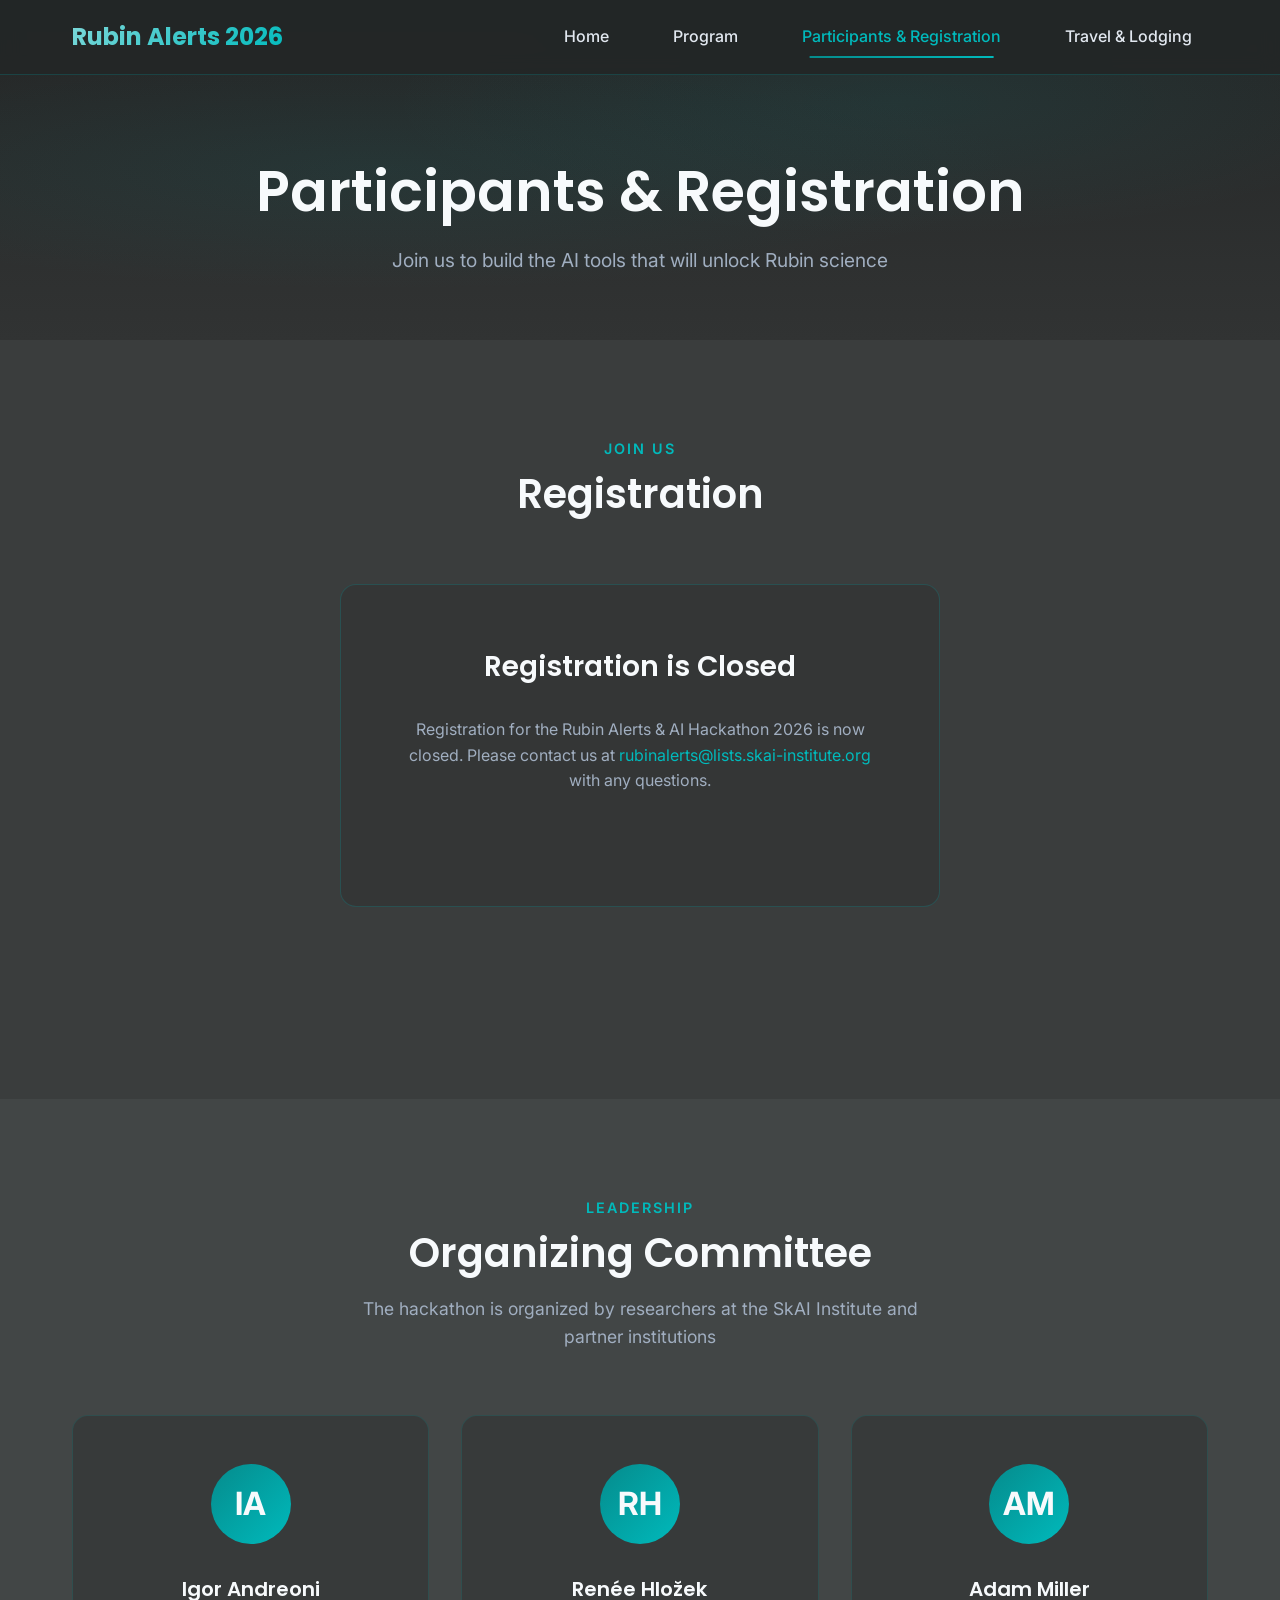
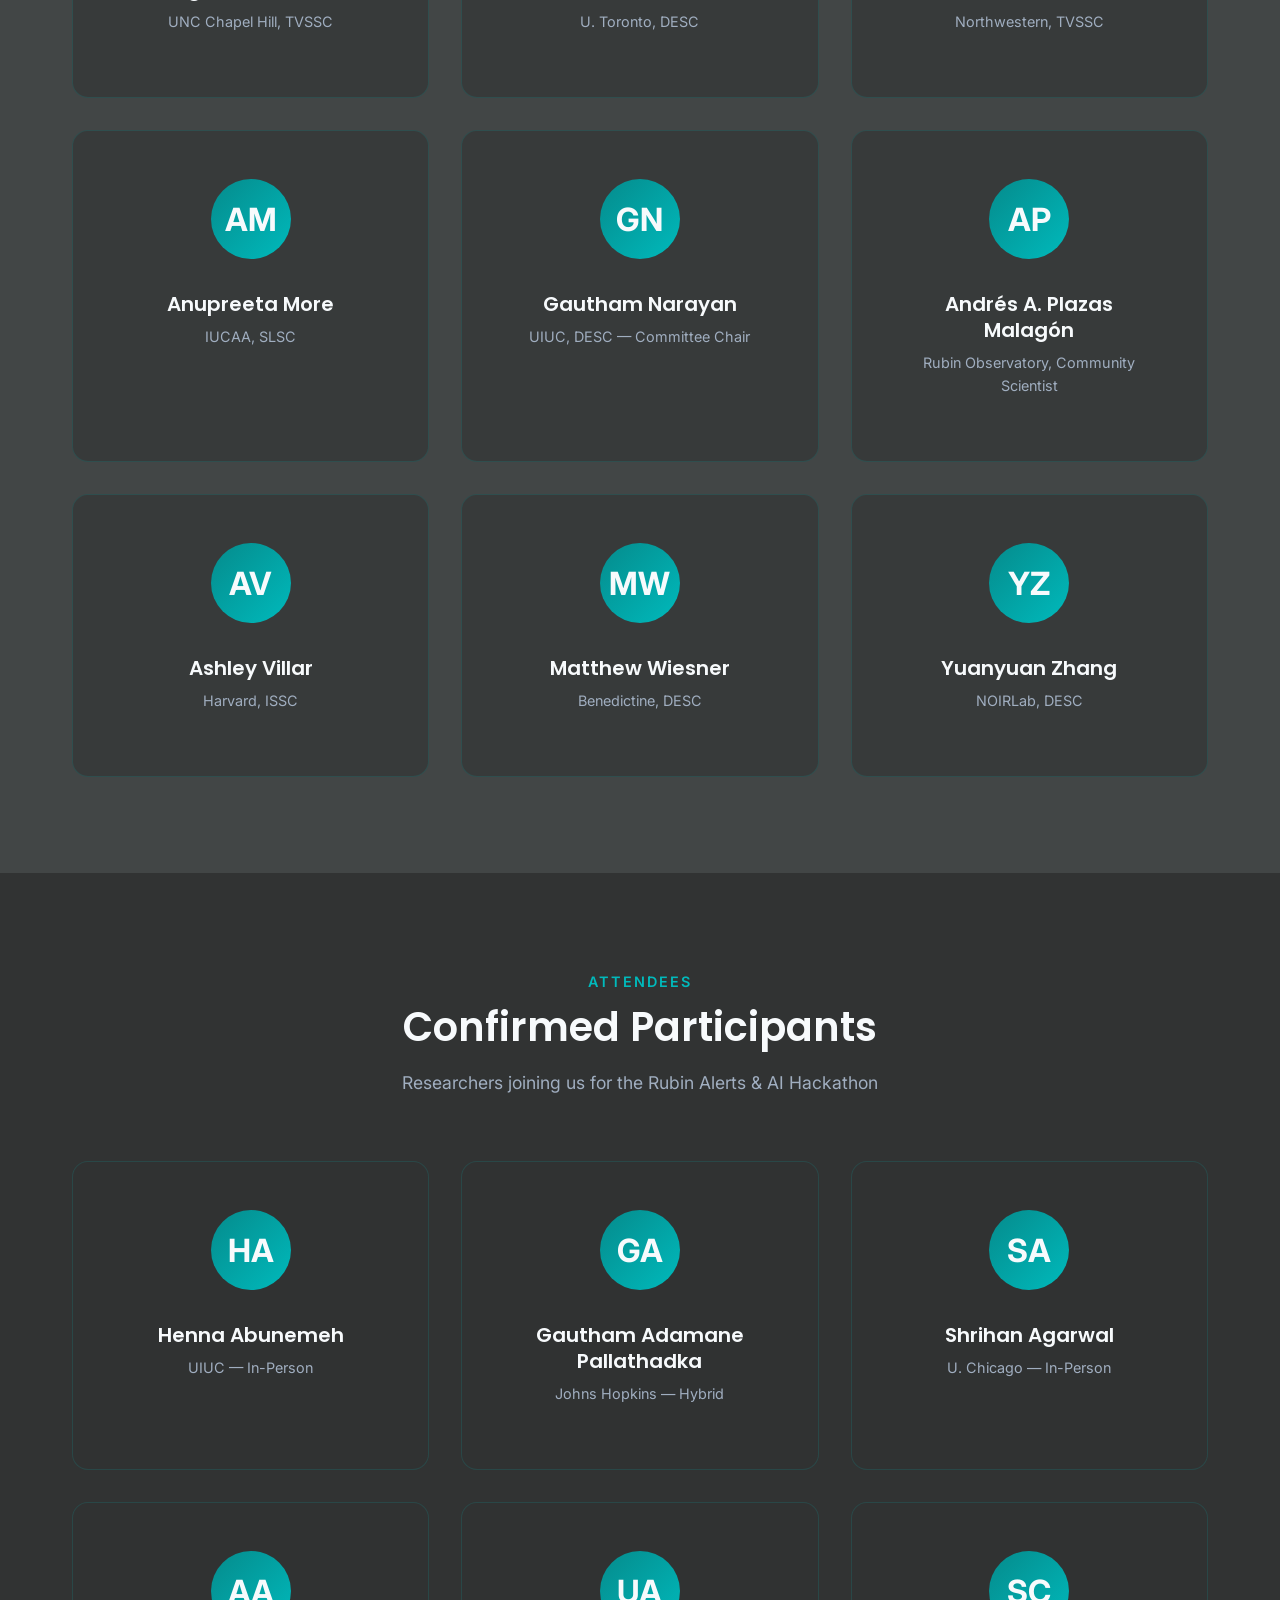
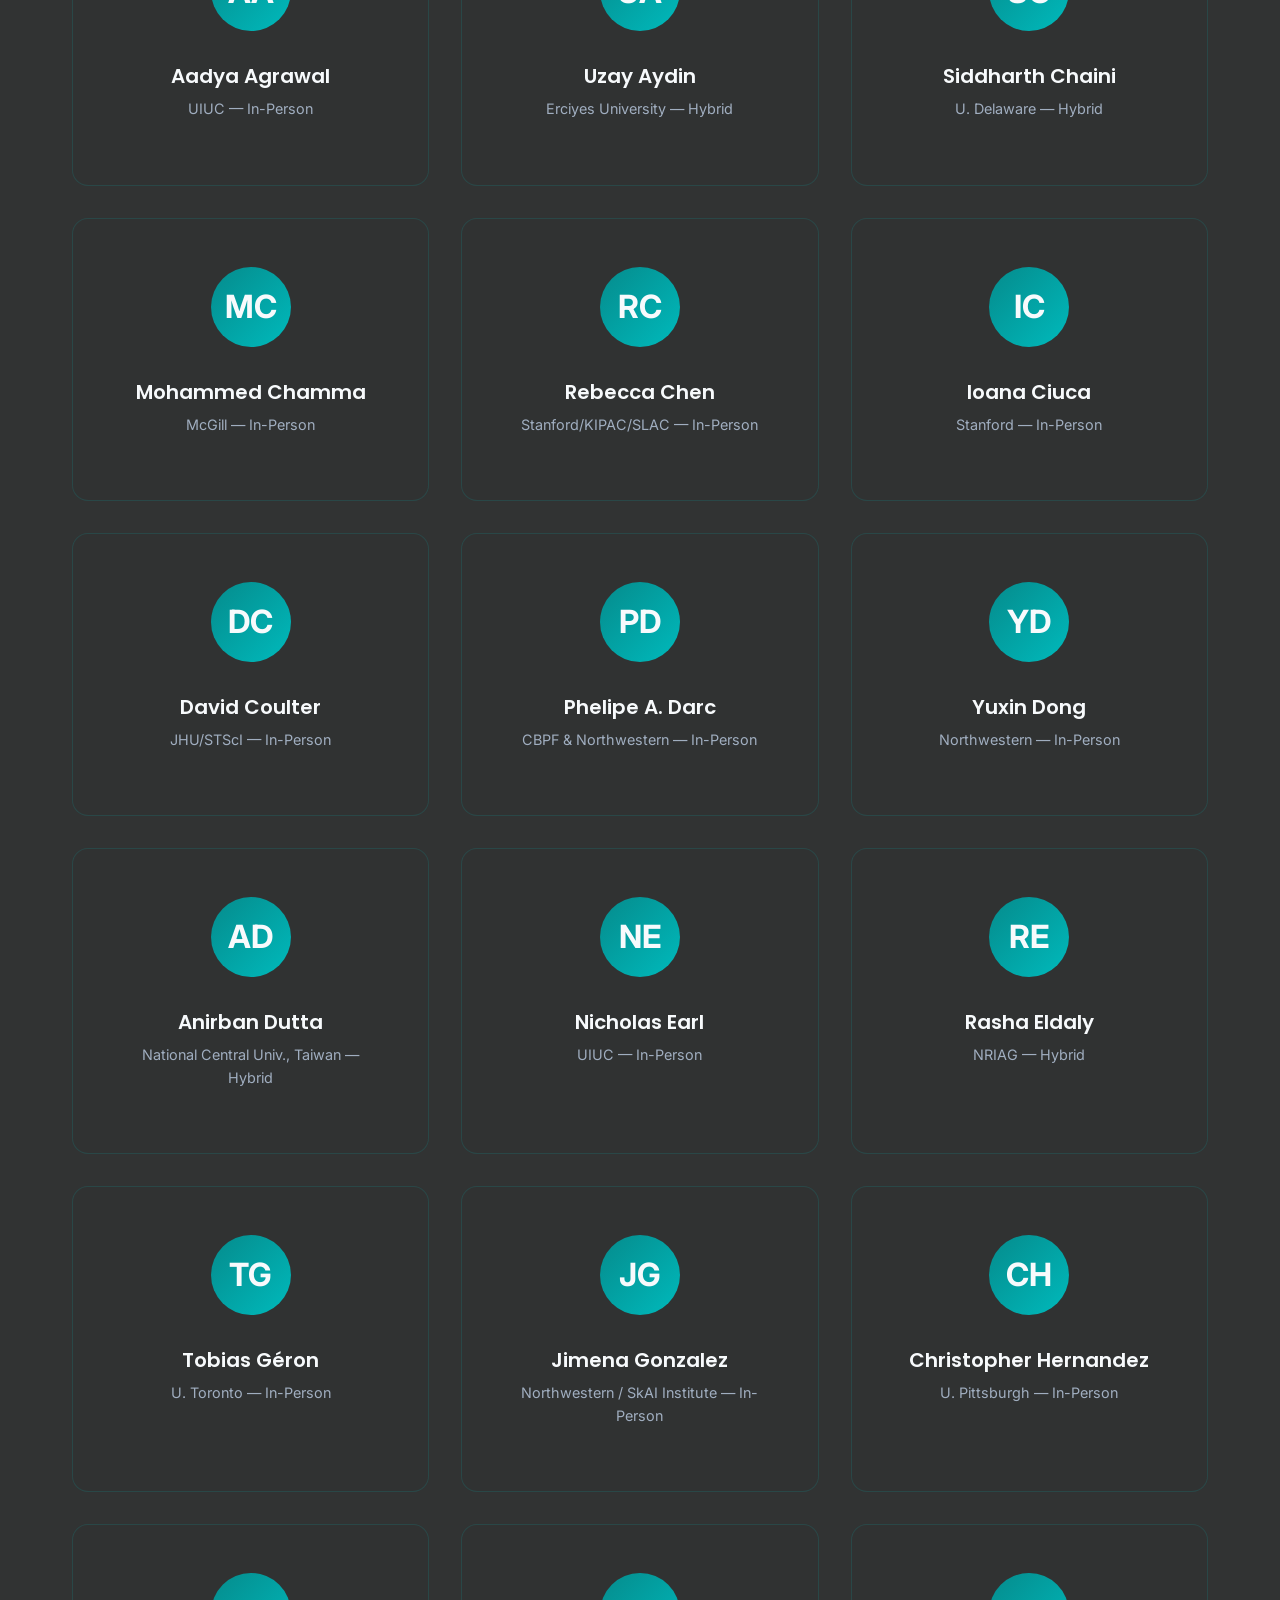
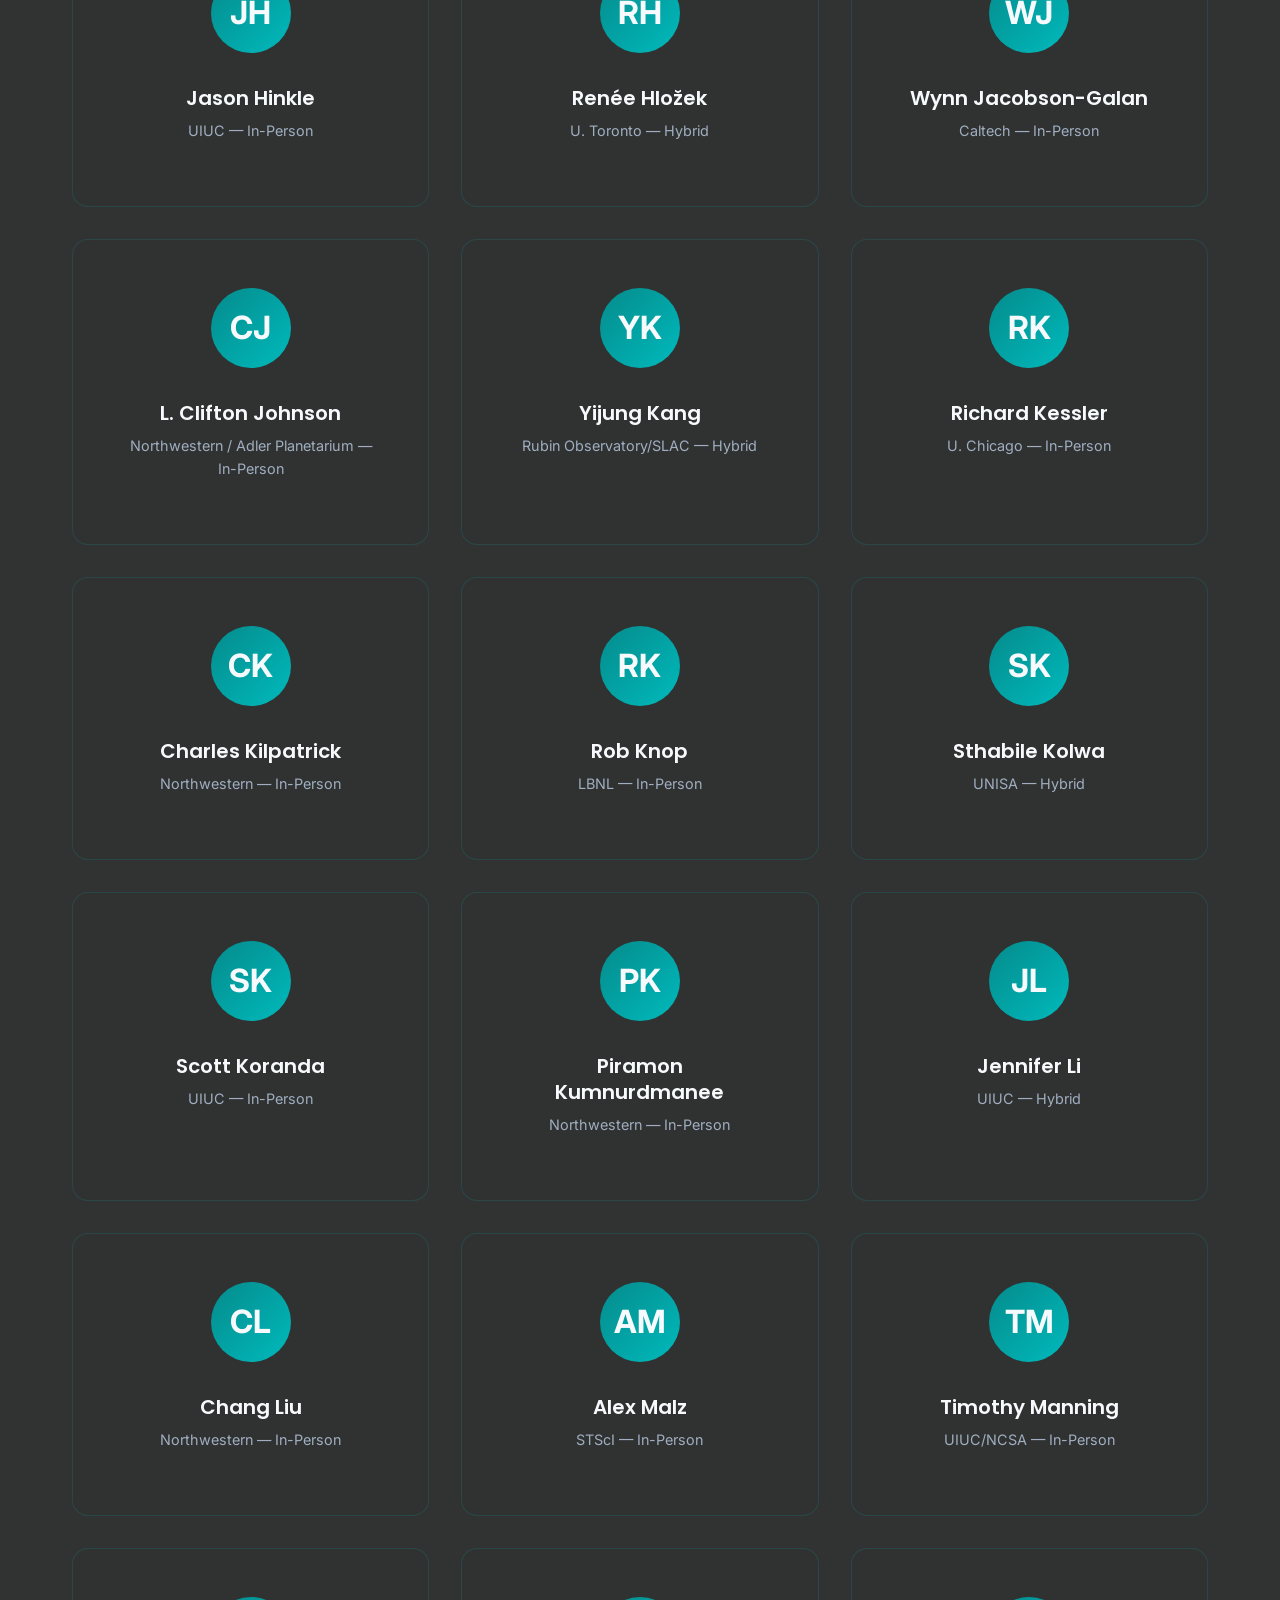
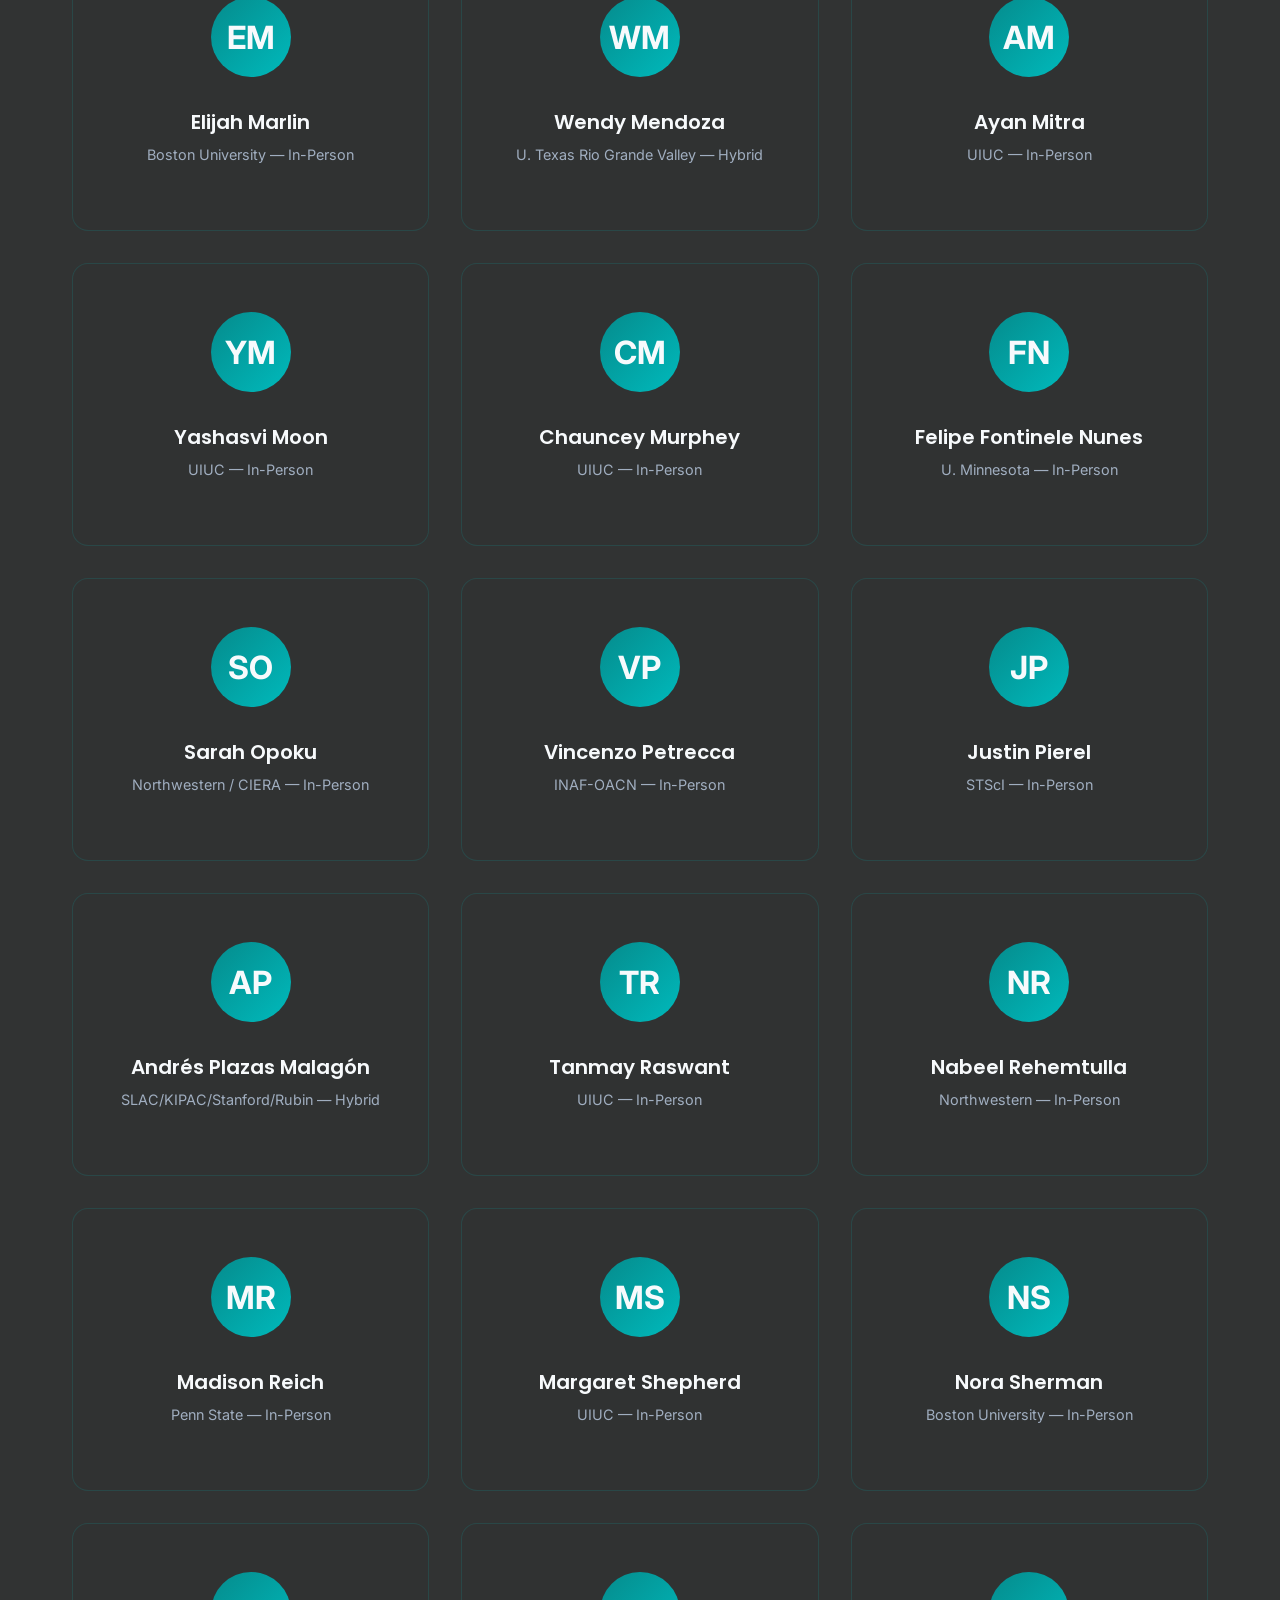
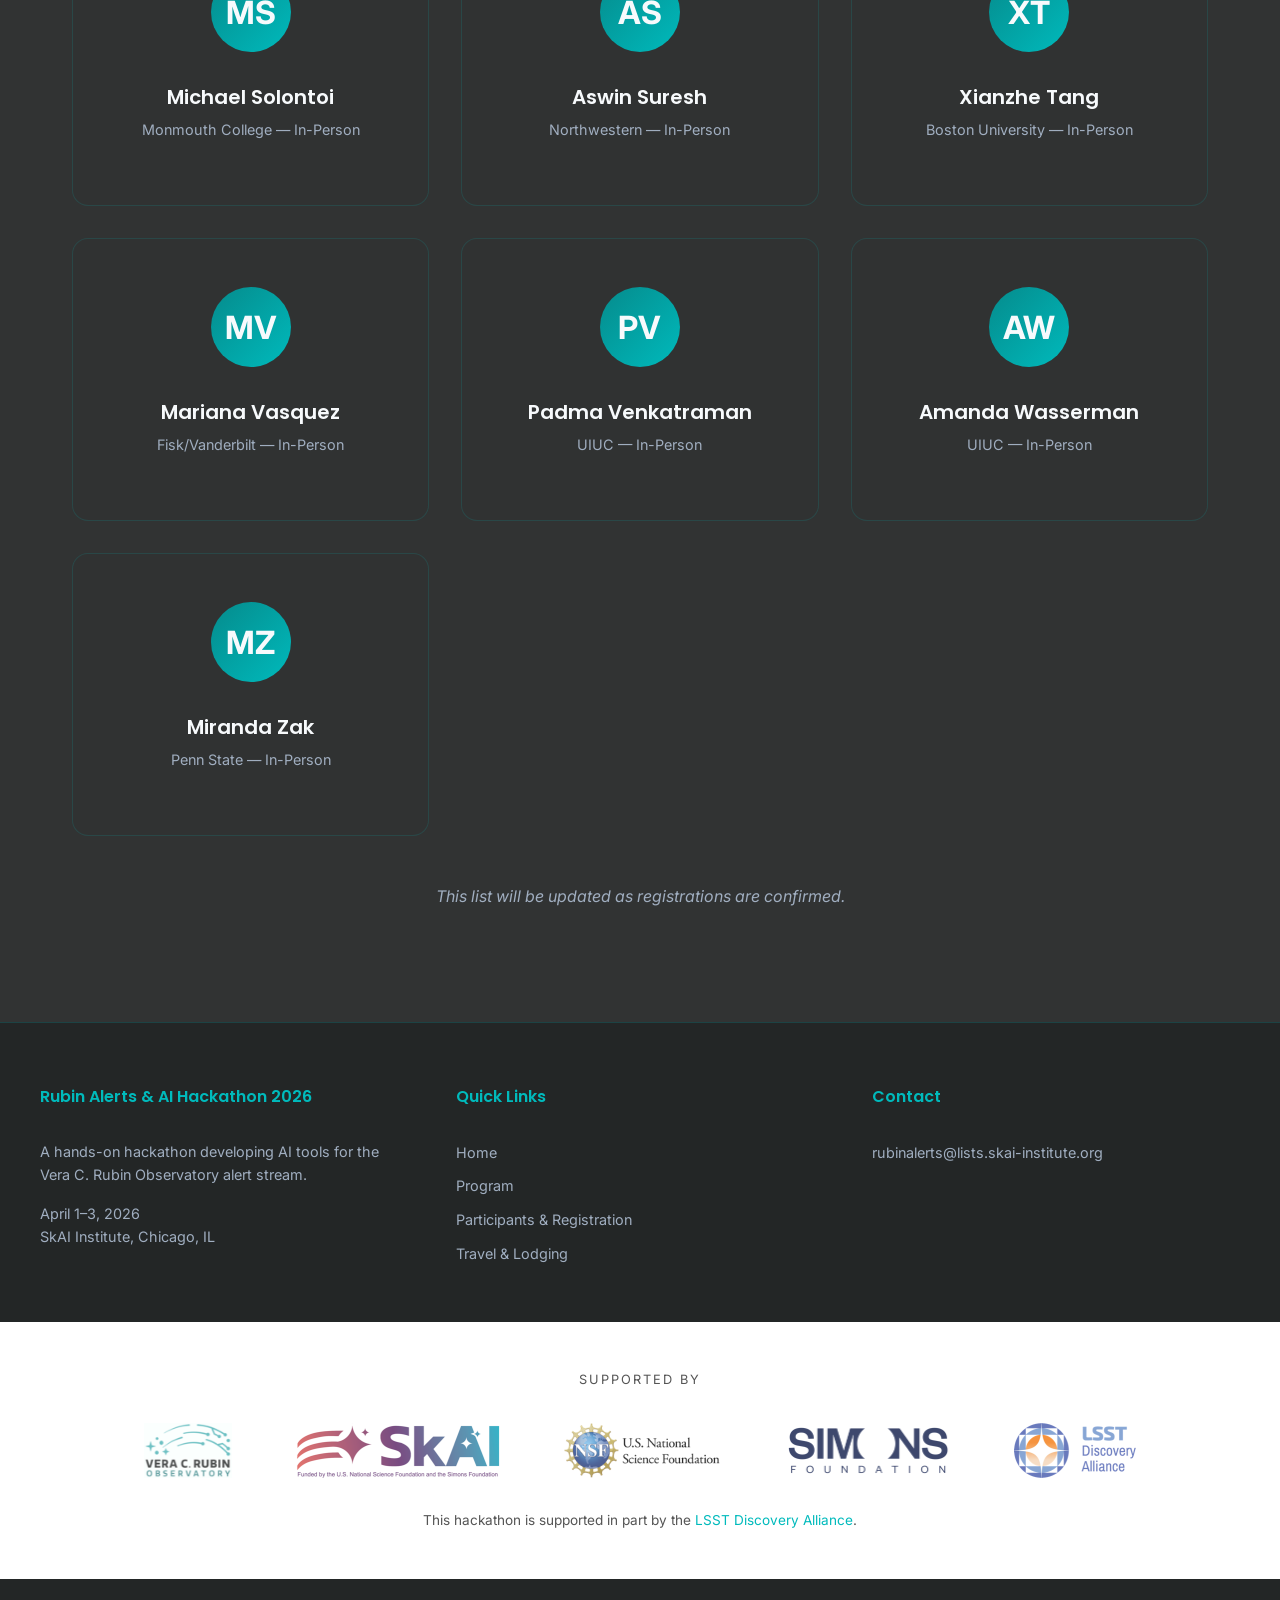
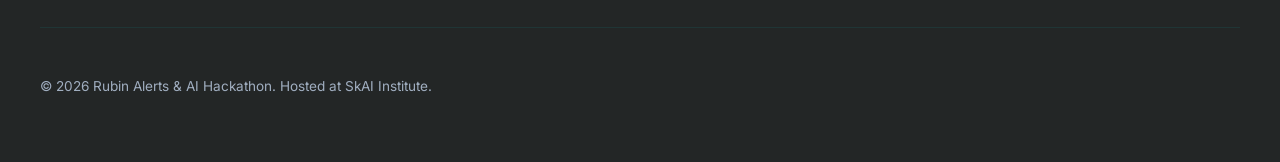
==== commit 9f0bae5e: "ENH: add 3 new participants from registration sheet Adds Christopher Hernandez (U. Pittsburgh), René" ====
--- a/participants.html
+++ b/participants.html
@@ -235,9 +235,19 @@
                     <p class="participant-affiliation">Northwestern / SkAI Institute — In-Person</p>
                 </div>
                 <div class="participant-card">
+                    <div class="participant-avatar">CH</div>
+                    <h4>Christopher Hernandez</h4>
+                    <p class="participant-affiliation">U. Pittsburgh — In-Person</p>
+                </div>
+                <div class="participant-card">
                     <div class="participant-avatar">JH</div>
                     <h4>Jason Hinkle</h4>
                     <p class="participant-affiliation">UIUC — In-Person</p>
+                </div>
+                <div class="participant-card">
+                    <div class="participant-avatar">RH</div>
+                    <h4>Renée Hložek</h4>
+                    <p class="participant-affiliation">U. Toronto — Hybrid</p>
                 </div>
                 <div class="participant-card">
                     <div class="participant-avatar">WJ</div>
@@ -348,6 +358,11 @@
                     <div class="participant-avatar">JP</div>
                     <h4>Justin Pierel</h4>
                     <p class="participant-affiliation">STScI — In-Person</p>
+                </div>
+                <div class="participant-card">
+                    <div class="participant-avatar">AP</div>
+                    <h4>Andrés Plazas Malagón</h4>
+                    <p class="participant-affiliation">SLAC/KIPAC/Stanford/Rubin — Hybrid</p>
                 </div>
                 <div class="participant-card">
                     <div class="participant-avatar">TR</div>
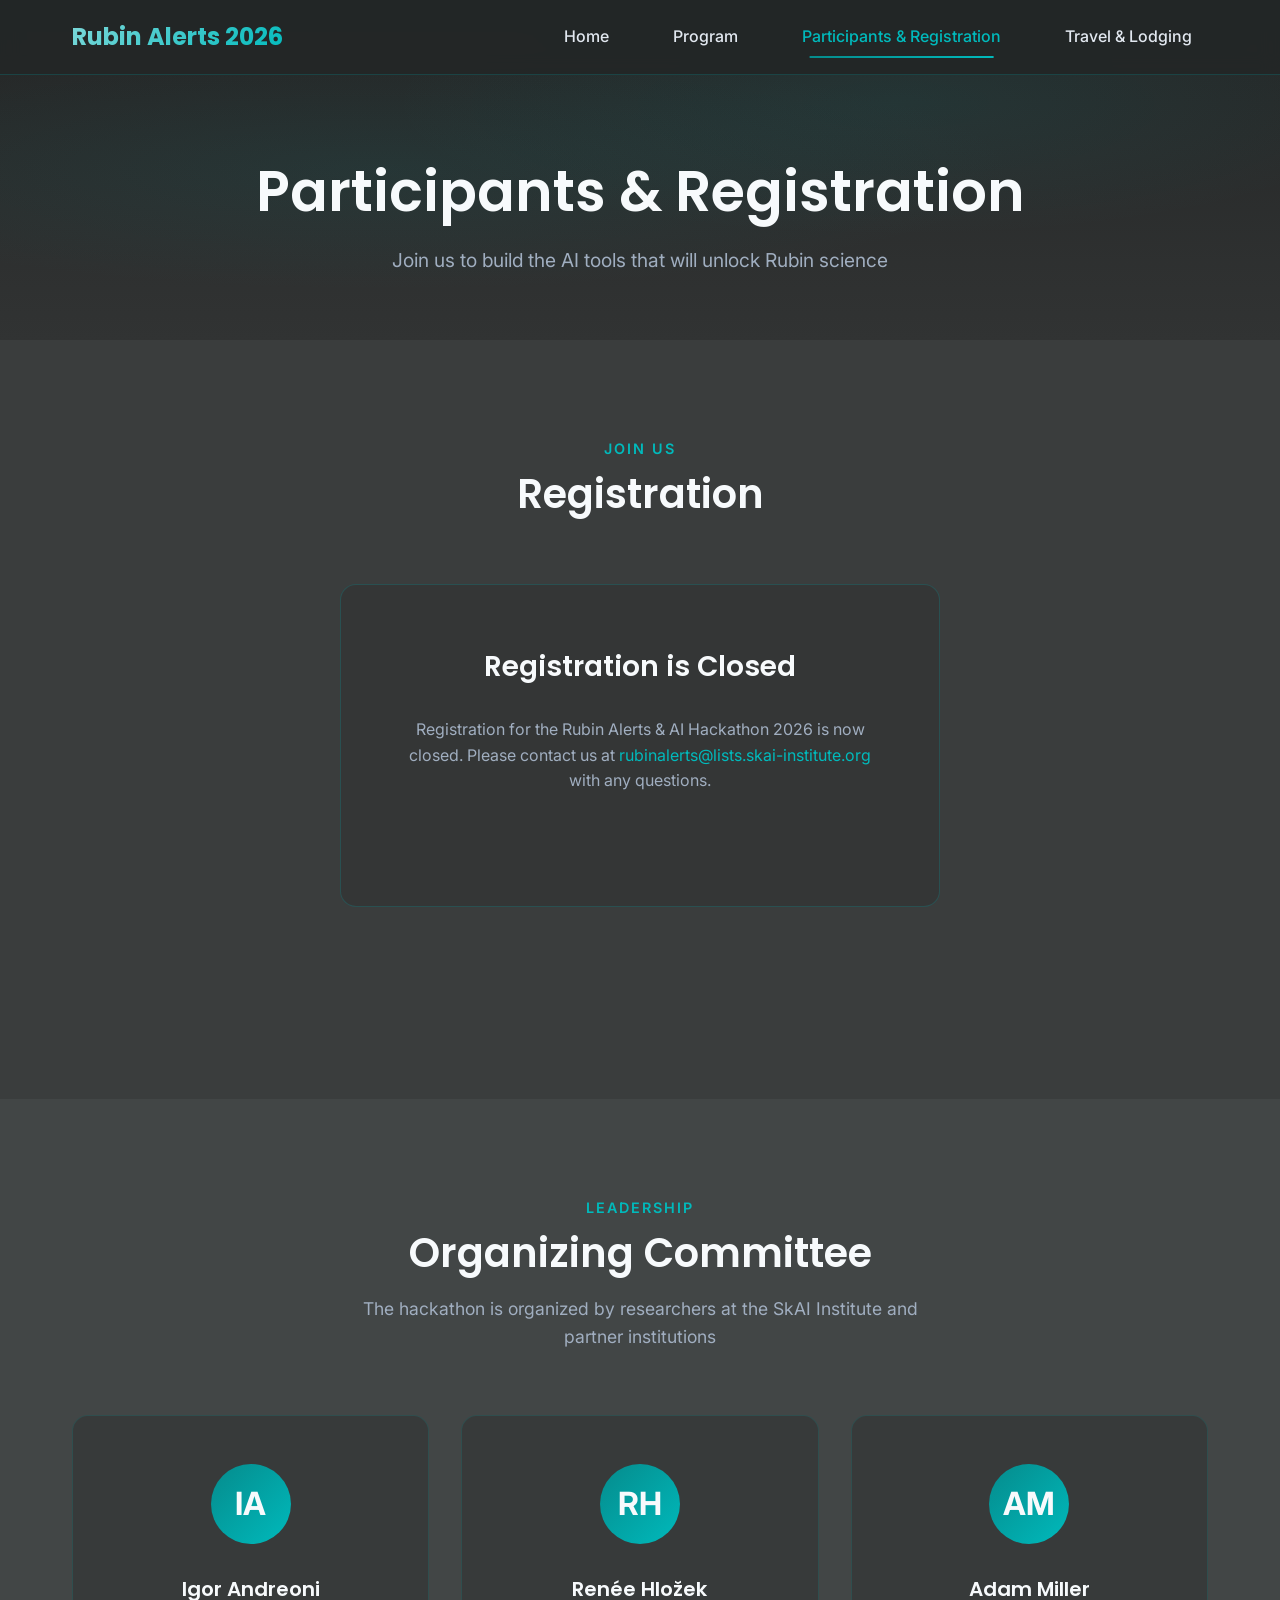
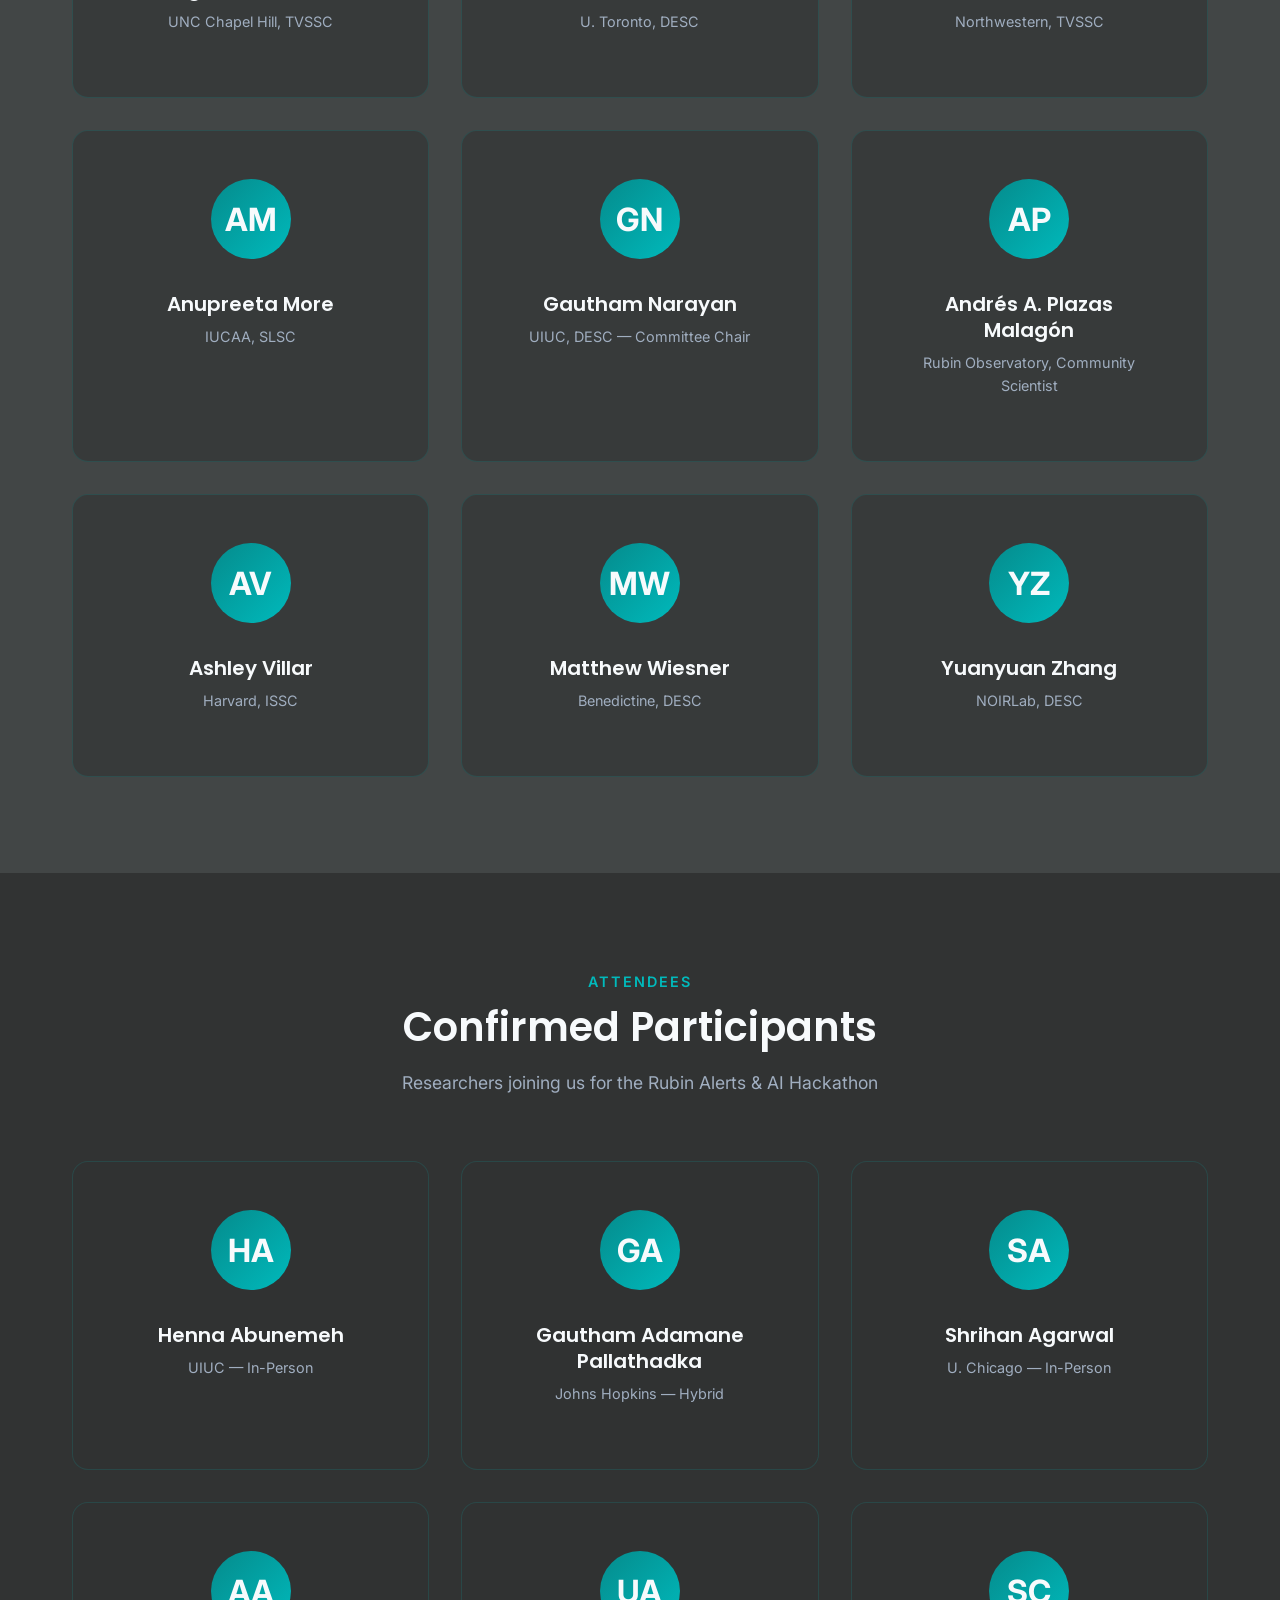
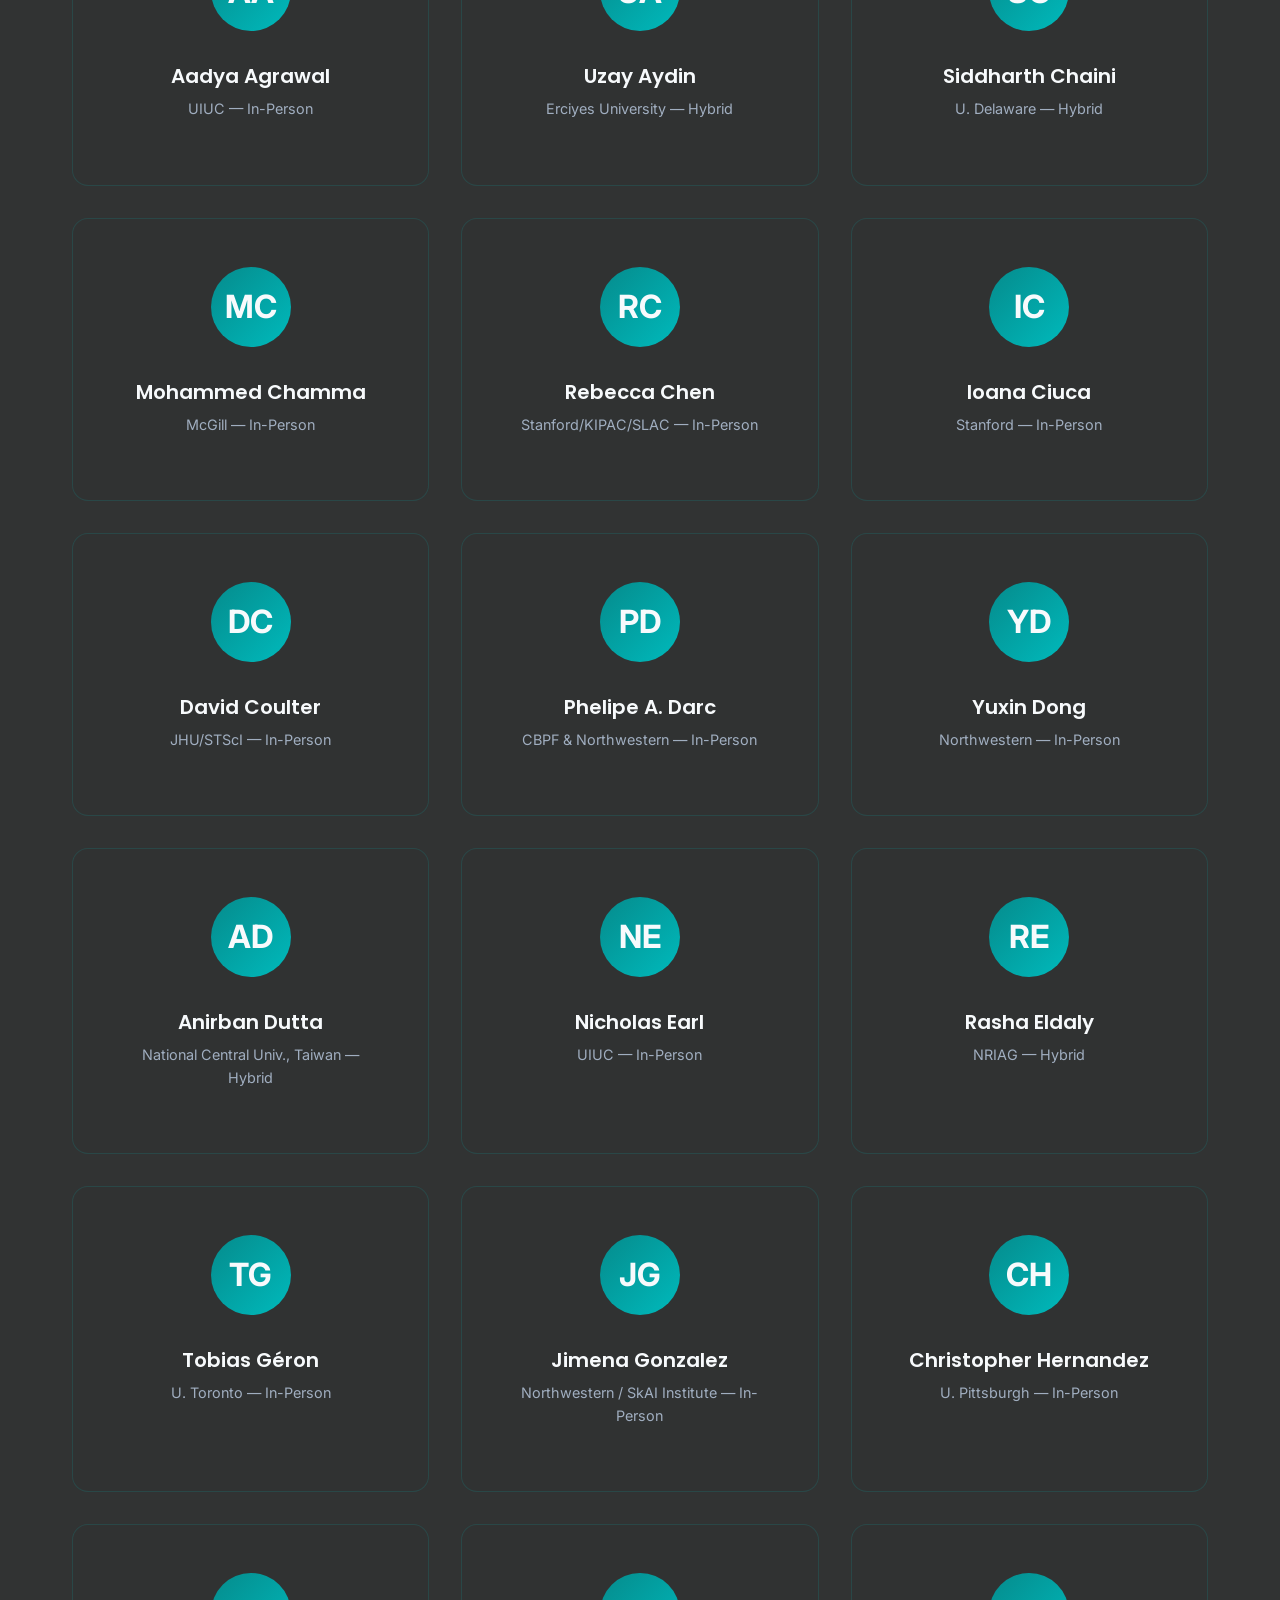
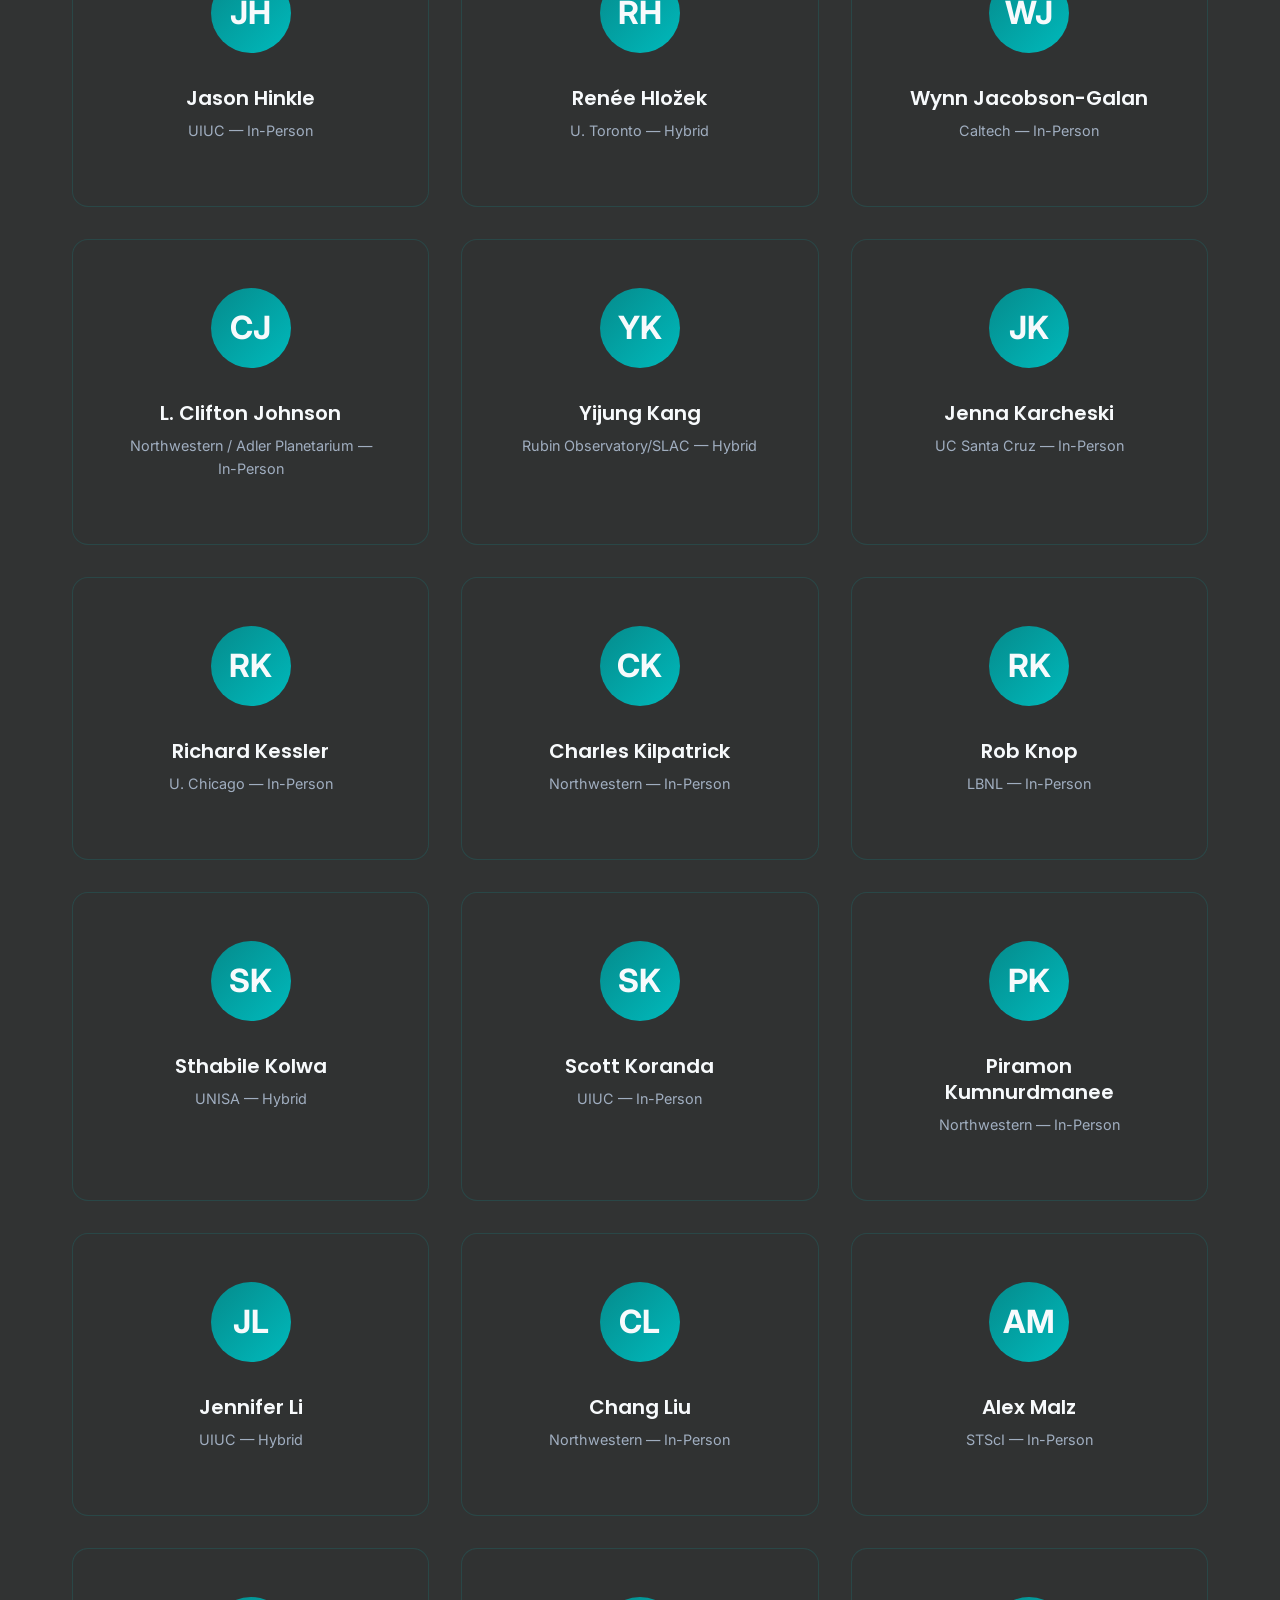
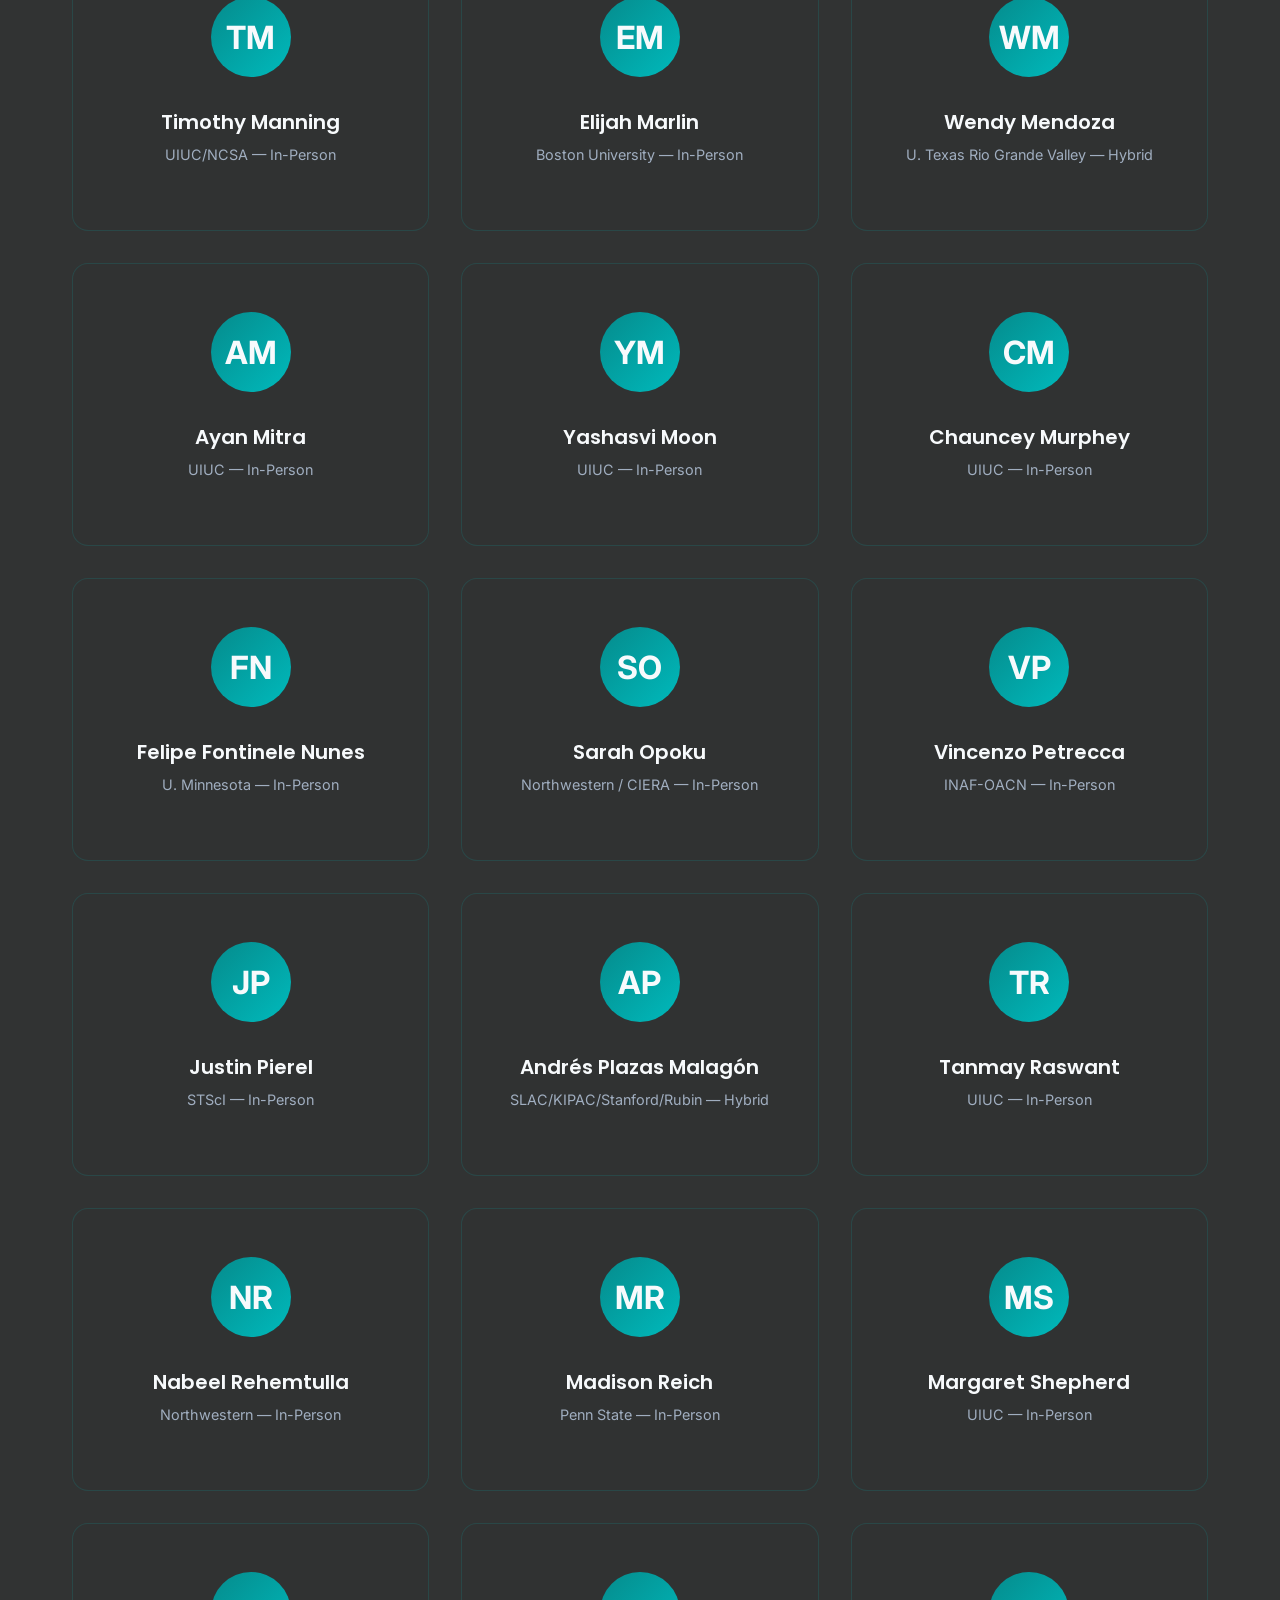
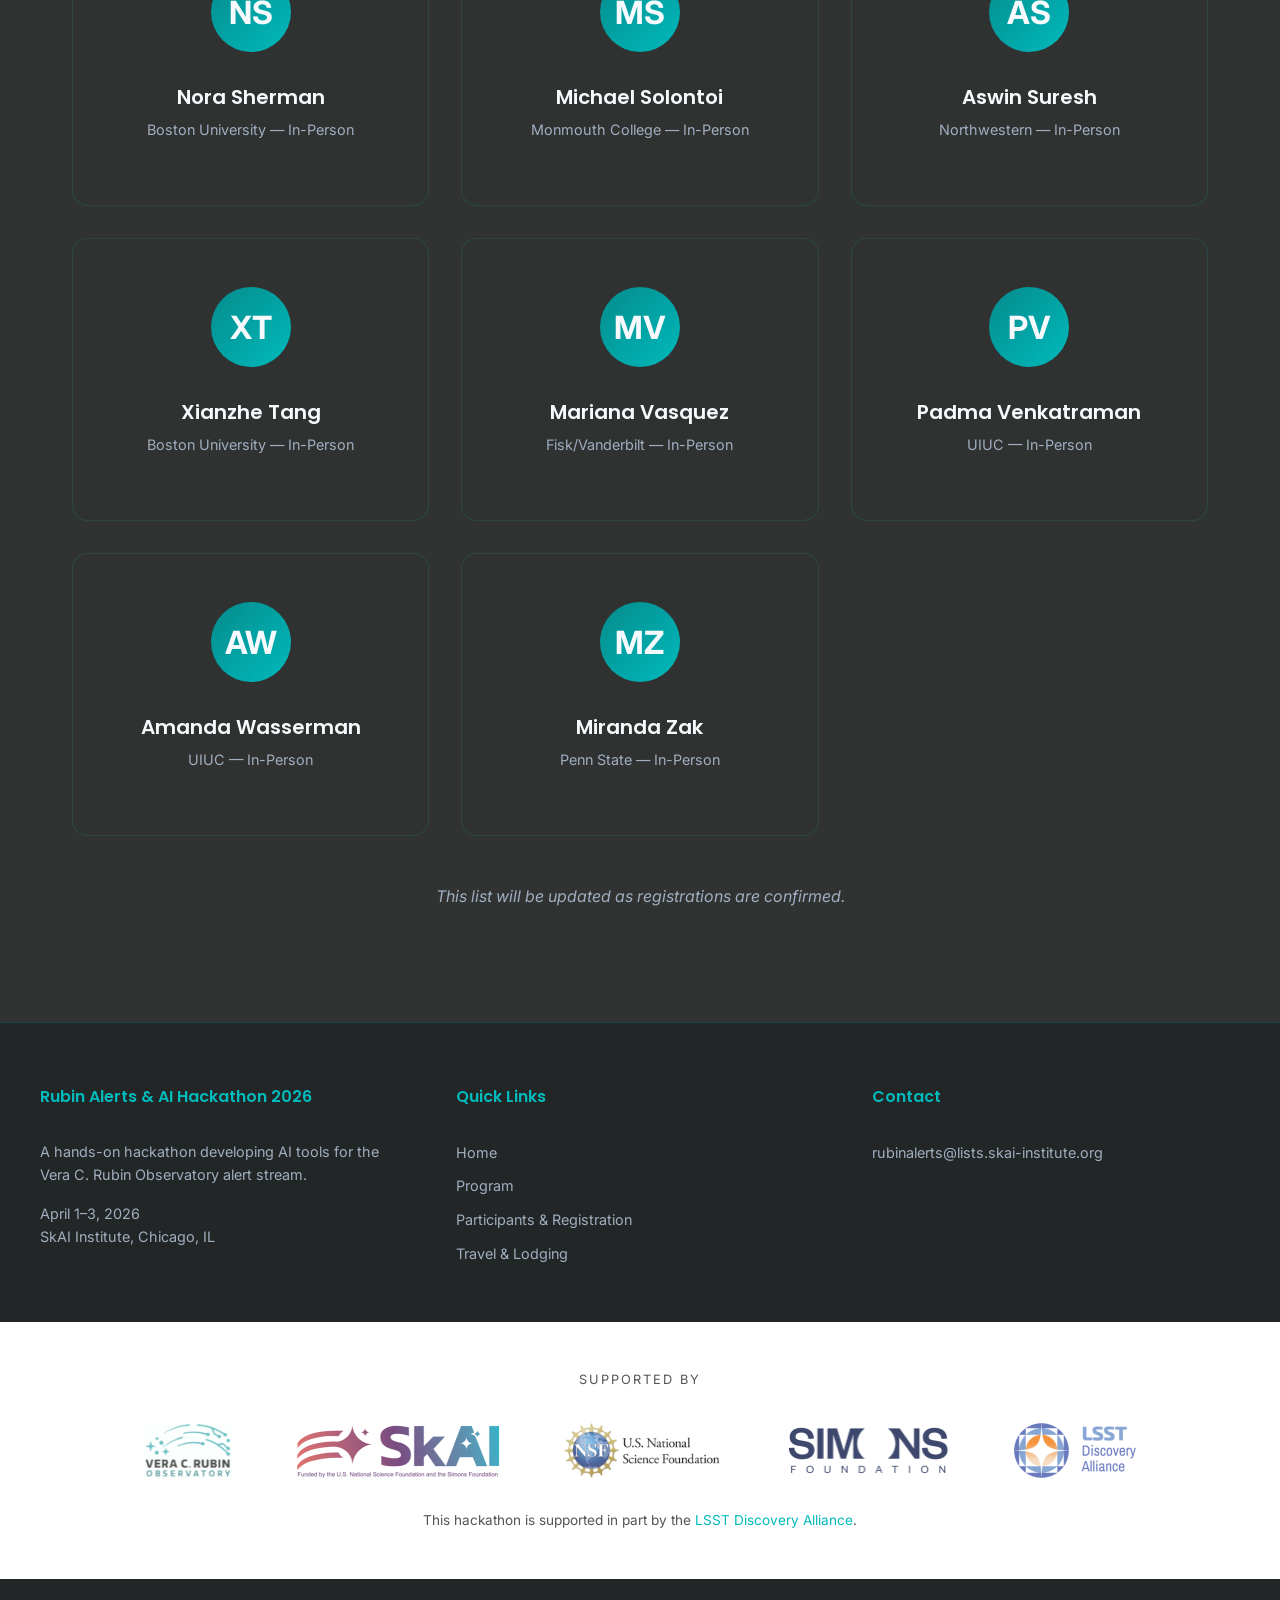
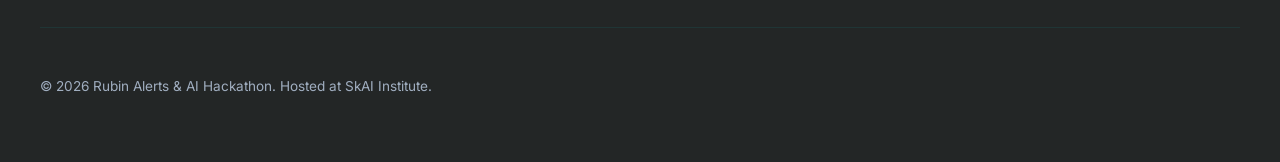
==== commit db24717f: "ENH: add Jenna Karcheski (UC Santa Cruz) Co-Authored-By: Claude Sonnet 4.6 <noreply@anthropic.com>" ====
--- a/participants.html
+++ b/participants.html
@@ -265,6 +265,11 @@
                     <p class="participant-affiliation">Rubin Observatory/SLAC — Hybrid</p>
                 </div>
                 <div class="participant-card">
+                    <div class="participant-avatar">JK</div>
+                    <h4>Jenna Karcheski</h4>
+                    <p class="participant-affiliation">UC Santa Cruz — In-Person</p>
+                </div>
+                <div class="participant-card">
                     <div class="participant-avatar">RK</div>
                     <h4>Richard Kessler</h4>
                     <p class="participant-affiliation">U. Chicago — In-Person</p>
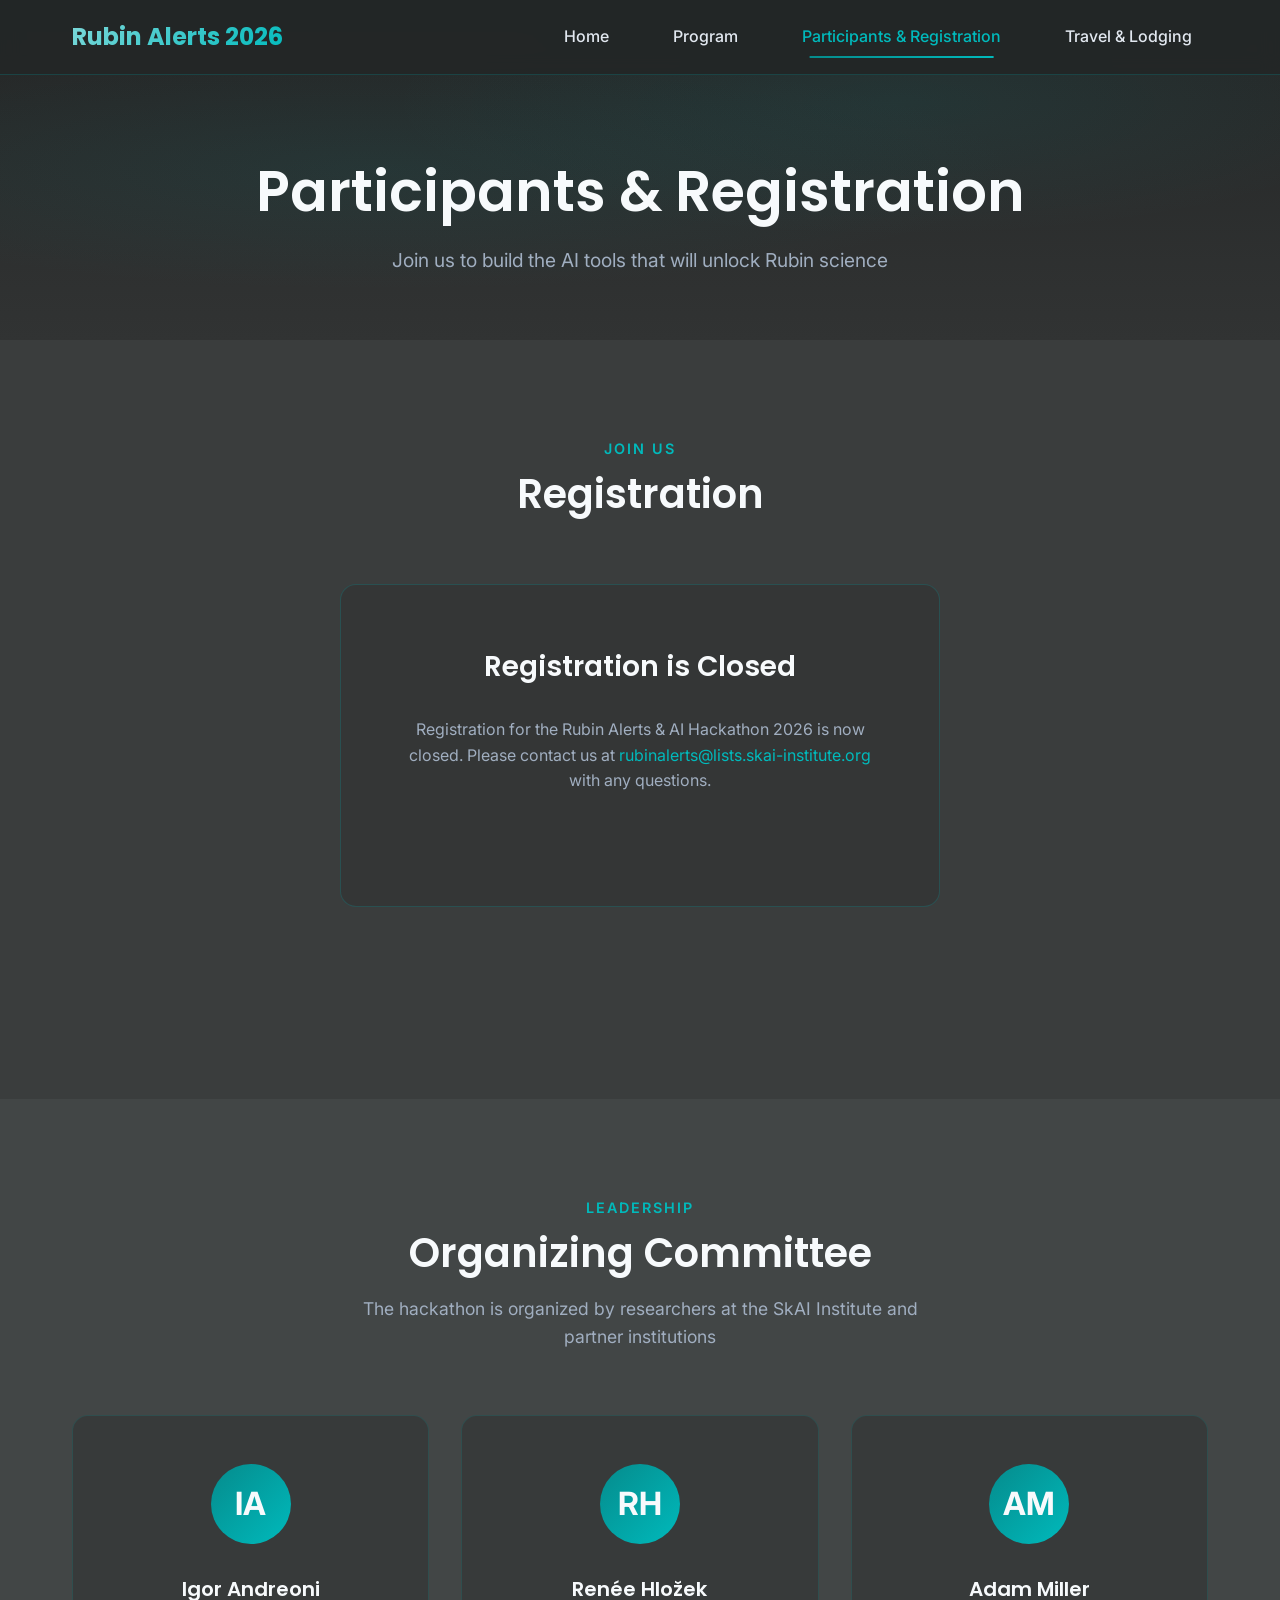
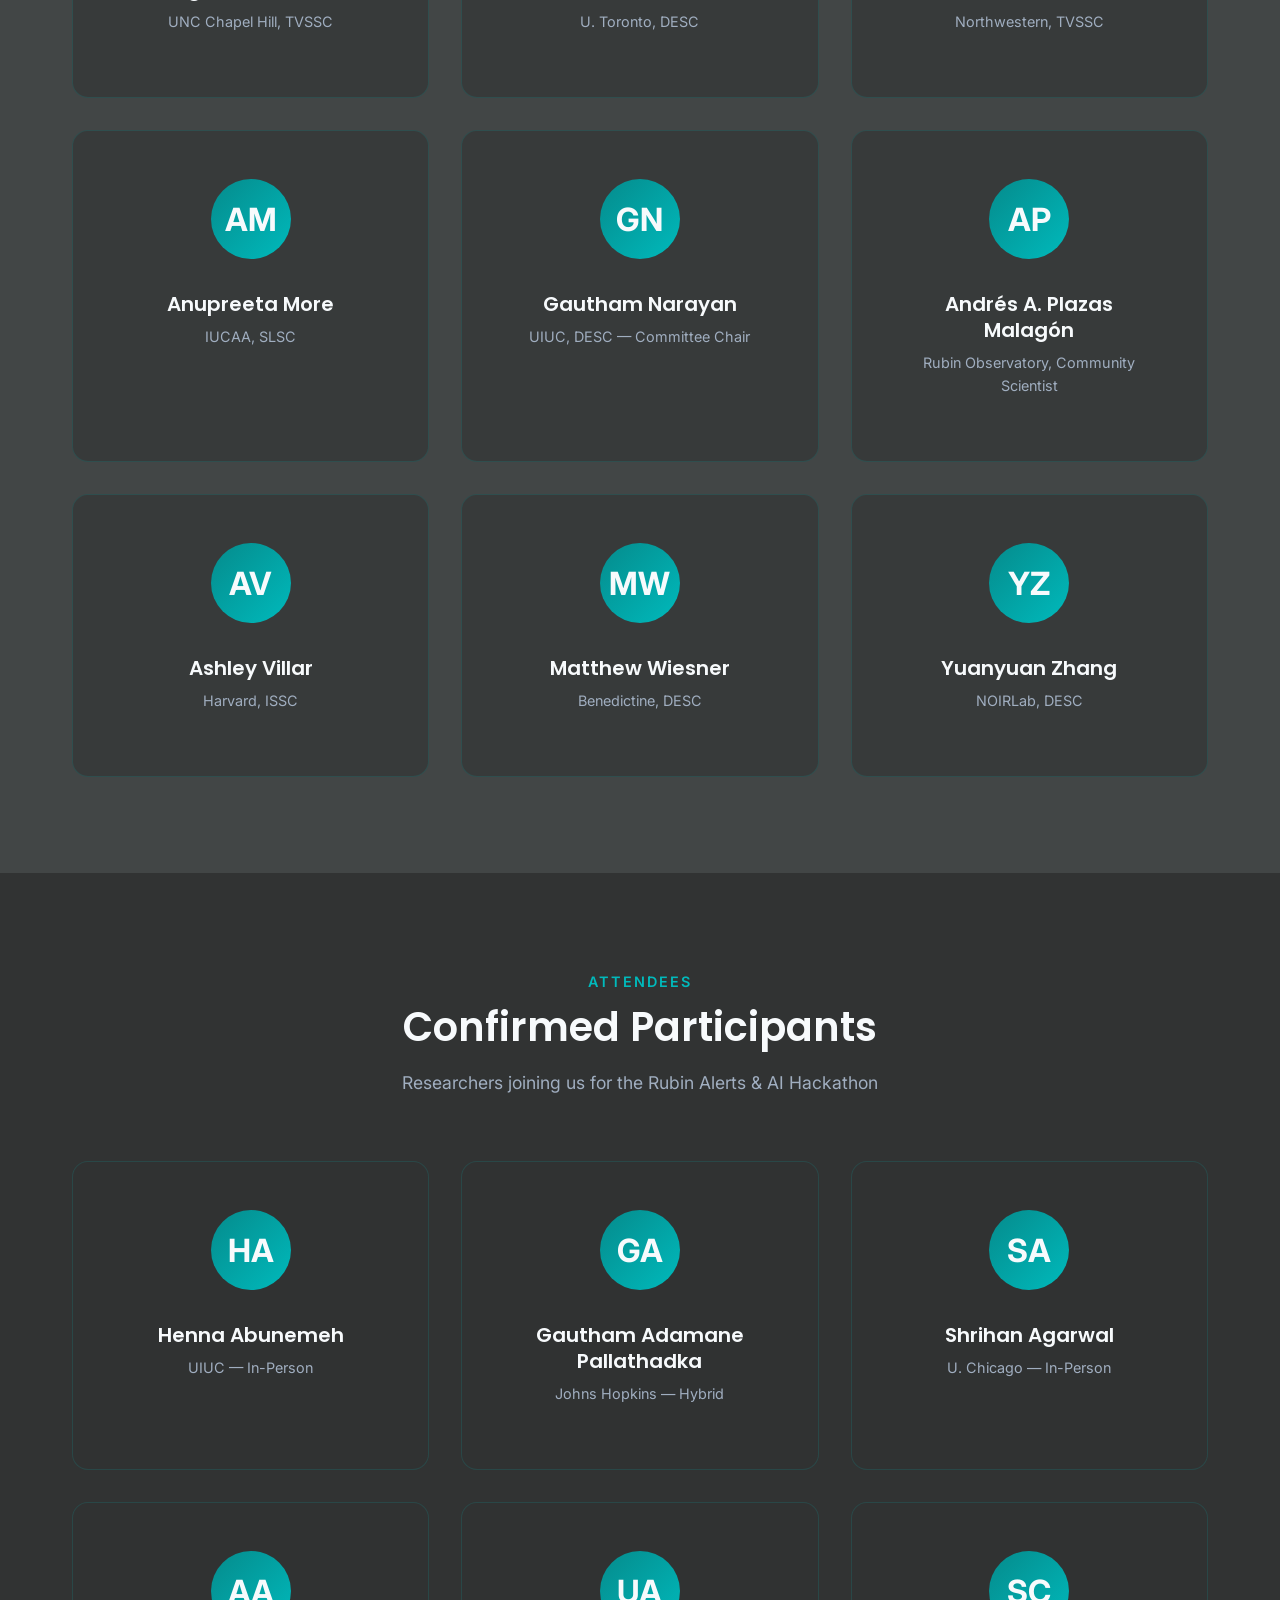
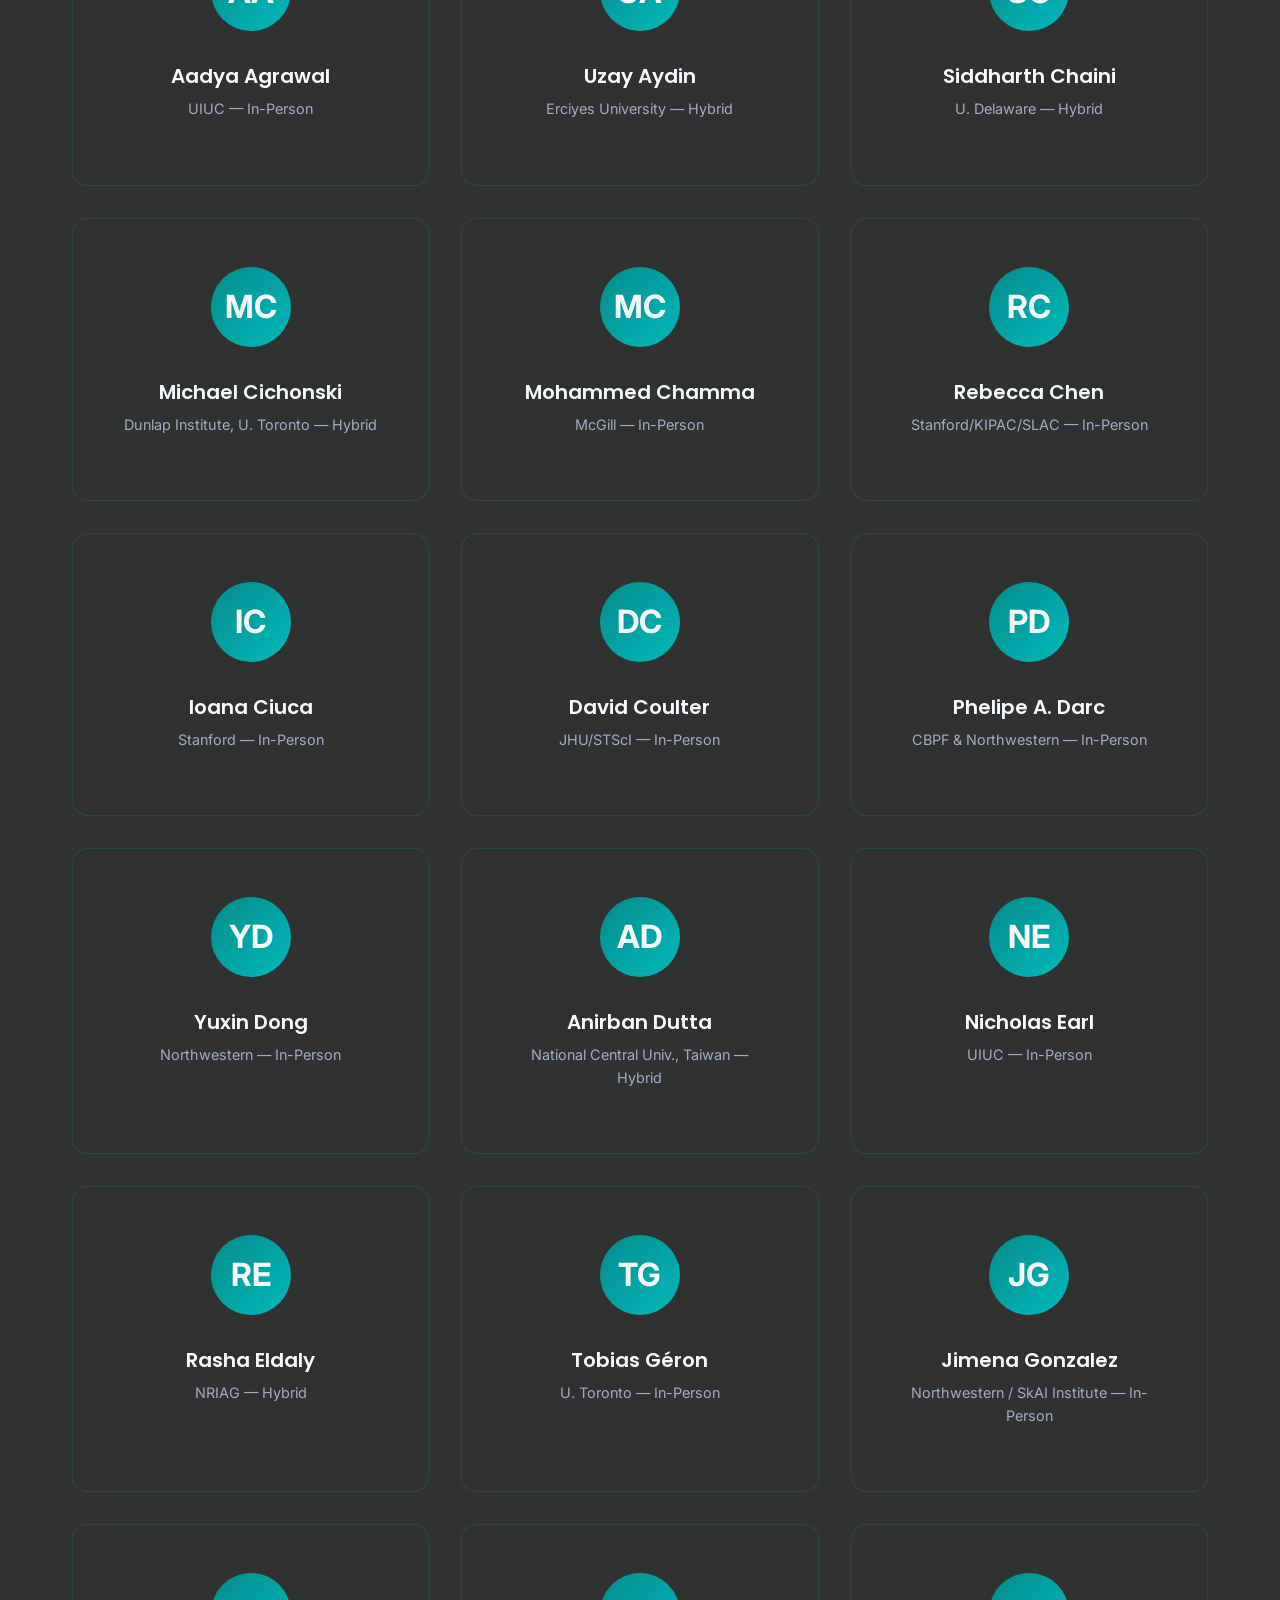
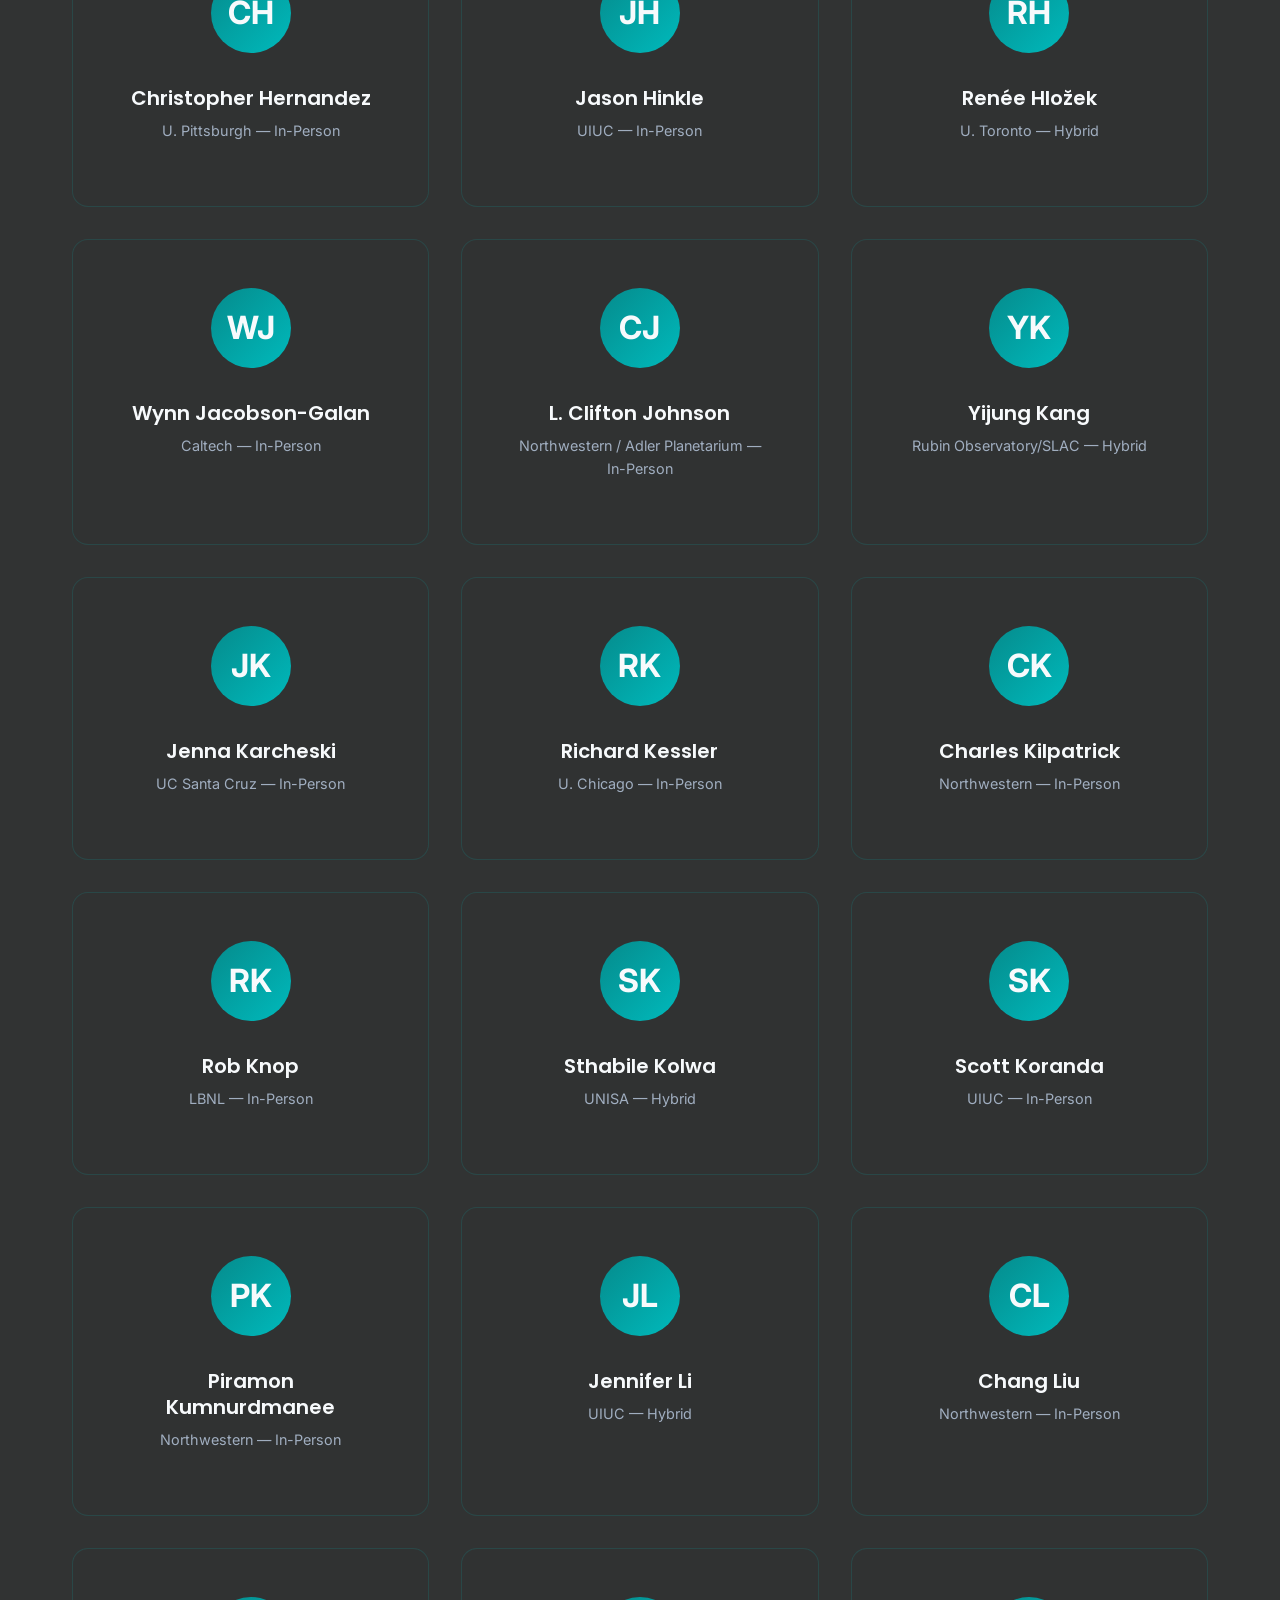
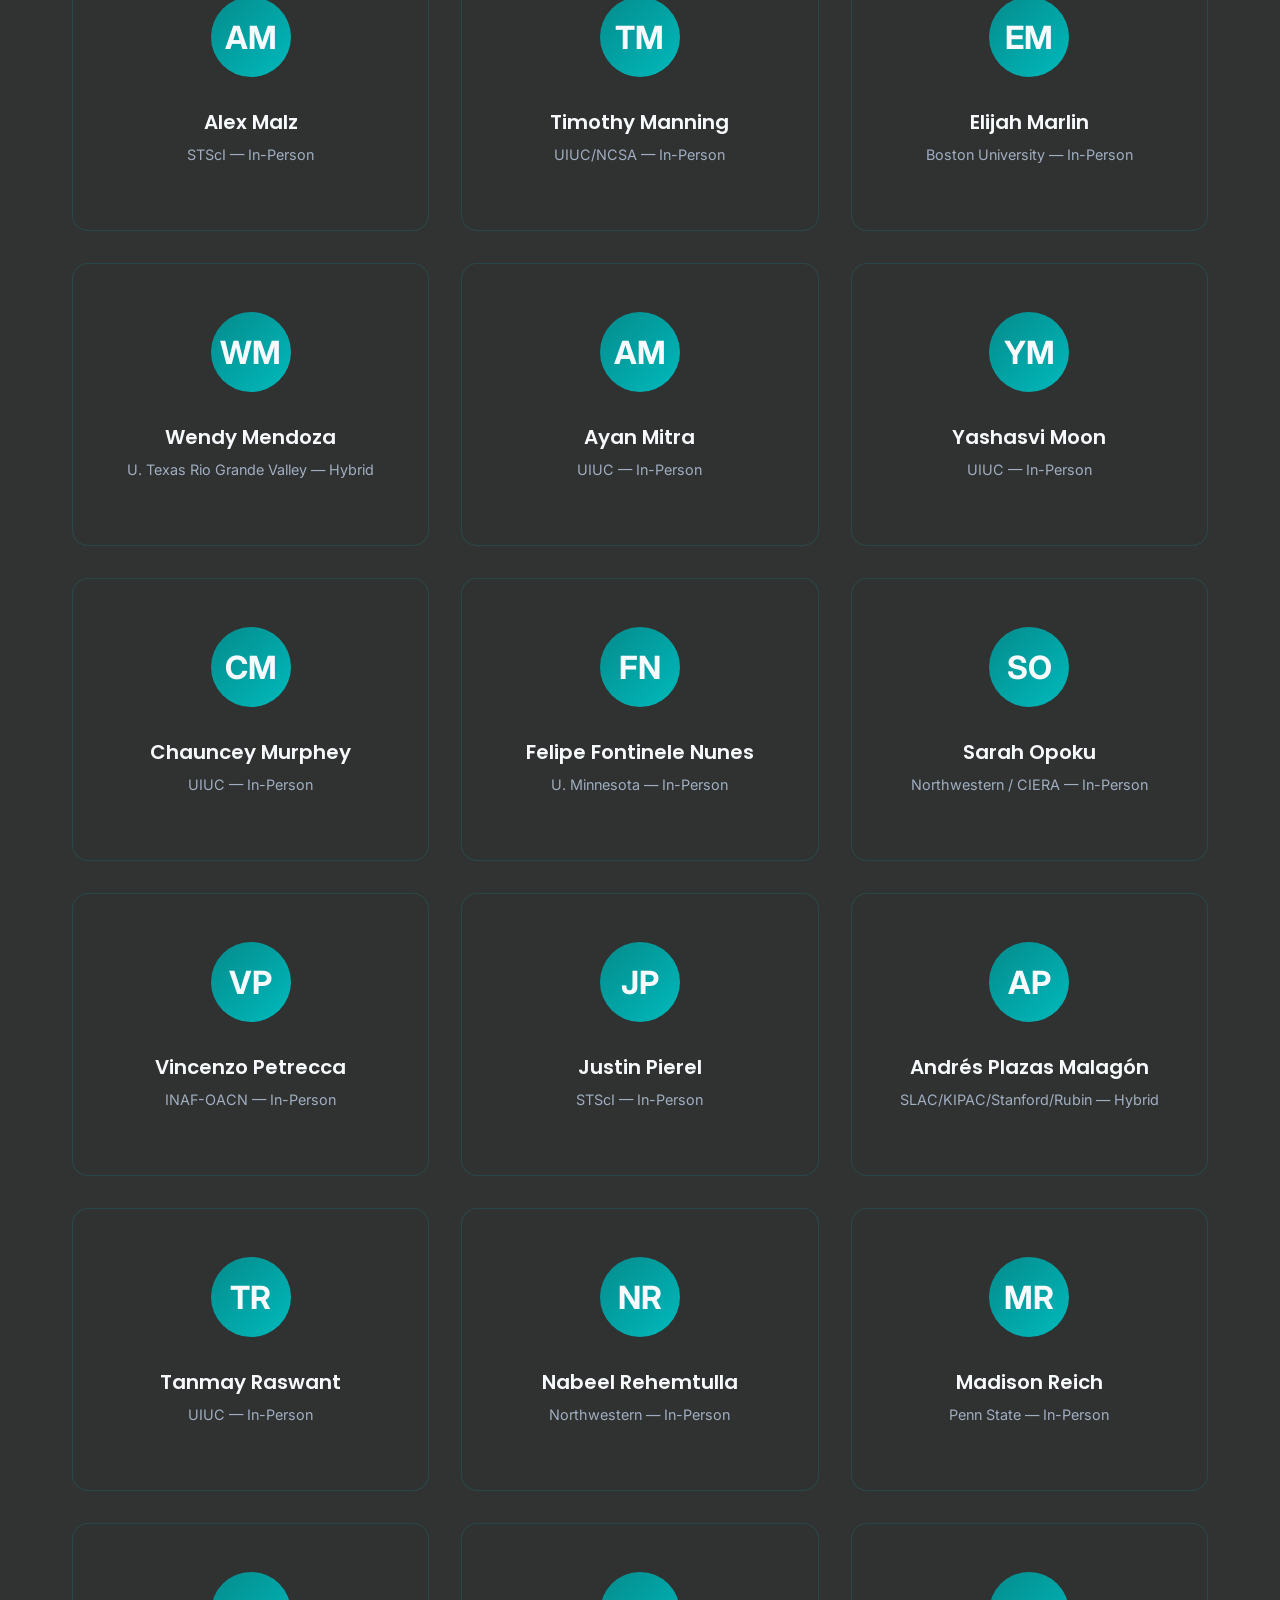
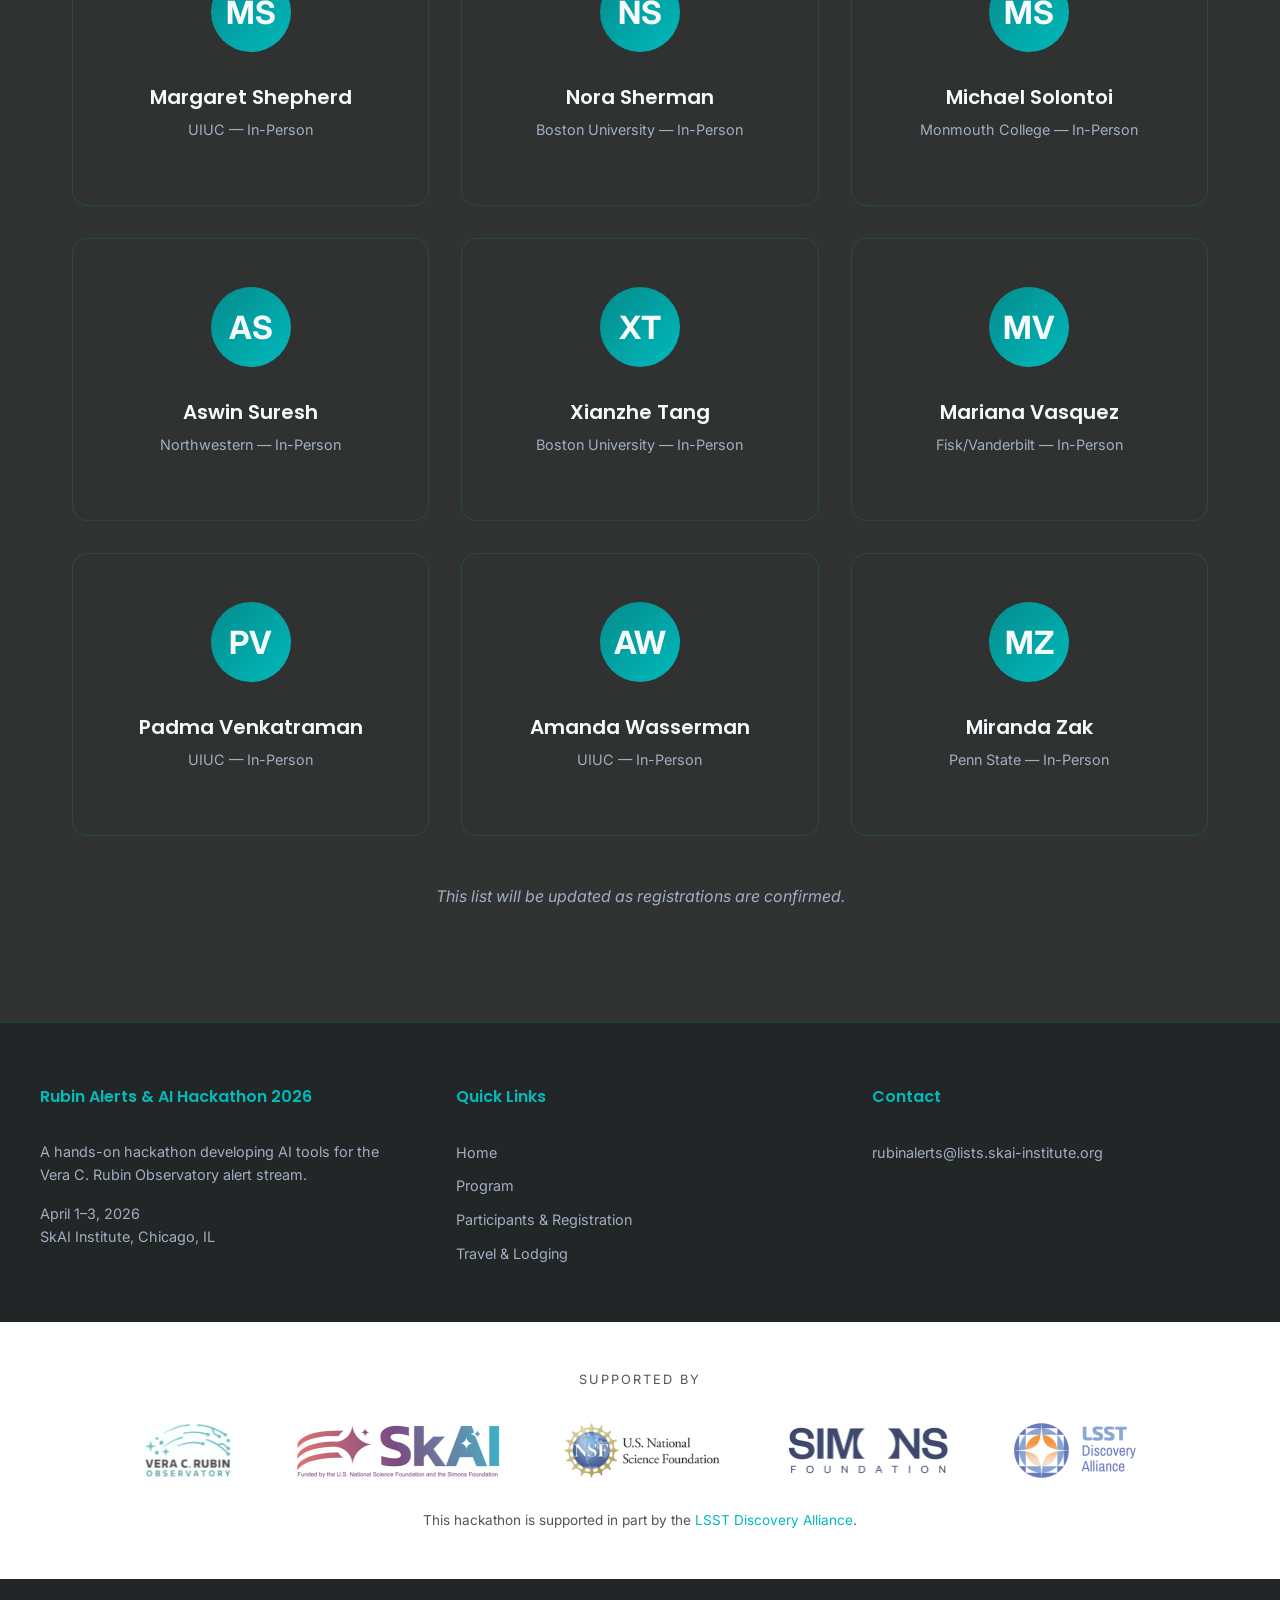
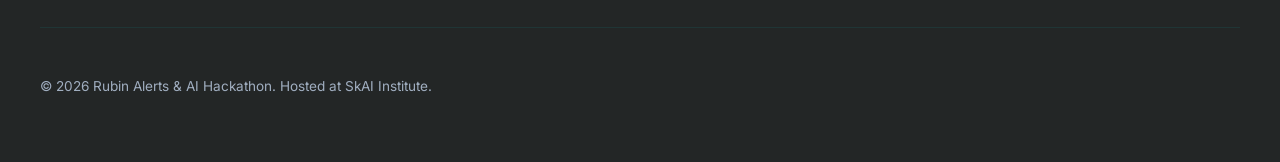
==== commit 79d1f63f: "ENH: add Michael Cichonski; update CLAUDE.md with post-event admin; add .gitignore Co-Authored-By: C" ====
--- a/participants.html
+++ b/participants.html
@@ -181,6 +181,11 @@
                 </div>
                 <div class="participant-card">
                     <div class="participant-avatar">MC</div>
+                    <h4>Michael Cichonski</h4>
+                    <p class="participant-affiliation">Dunlap Institute, U. Toronto — Hybrid</p>
+                </div>
+                <div class="participant-card">
+                    <div class="participant-avatar">MC</div>
                     <h4>Mohammed Chamma</h4>
                     <p class="participant-affiliation">McGill — In-Person</p>
                 </div>
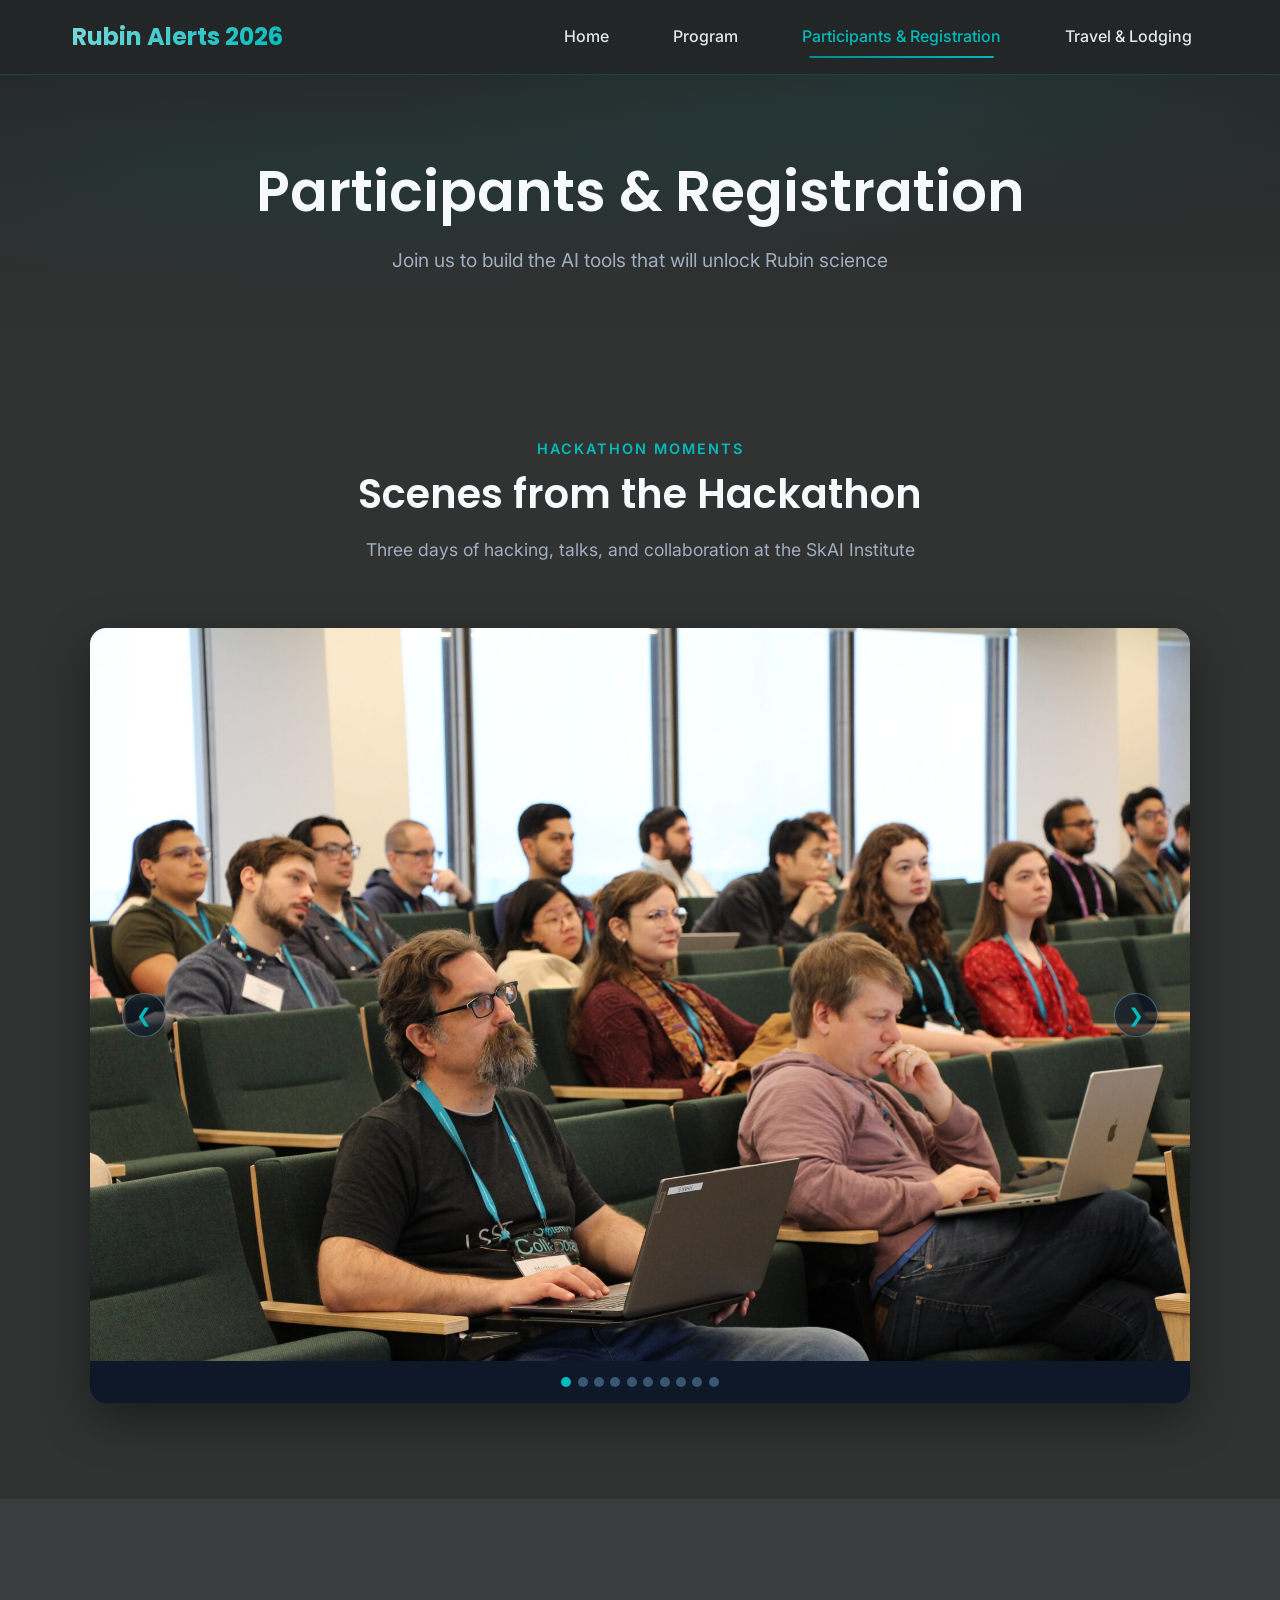
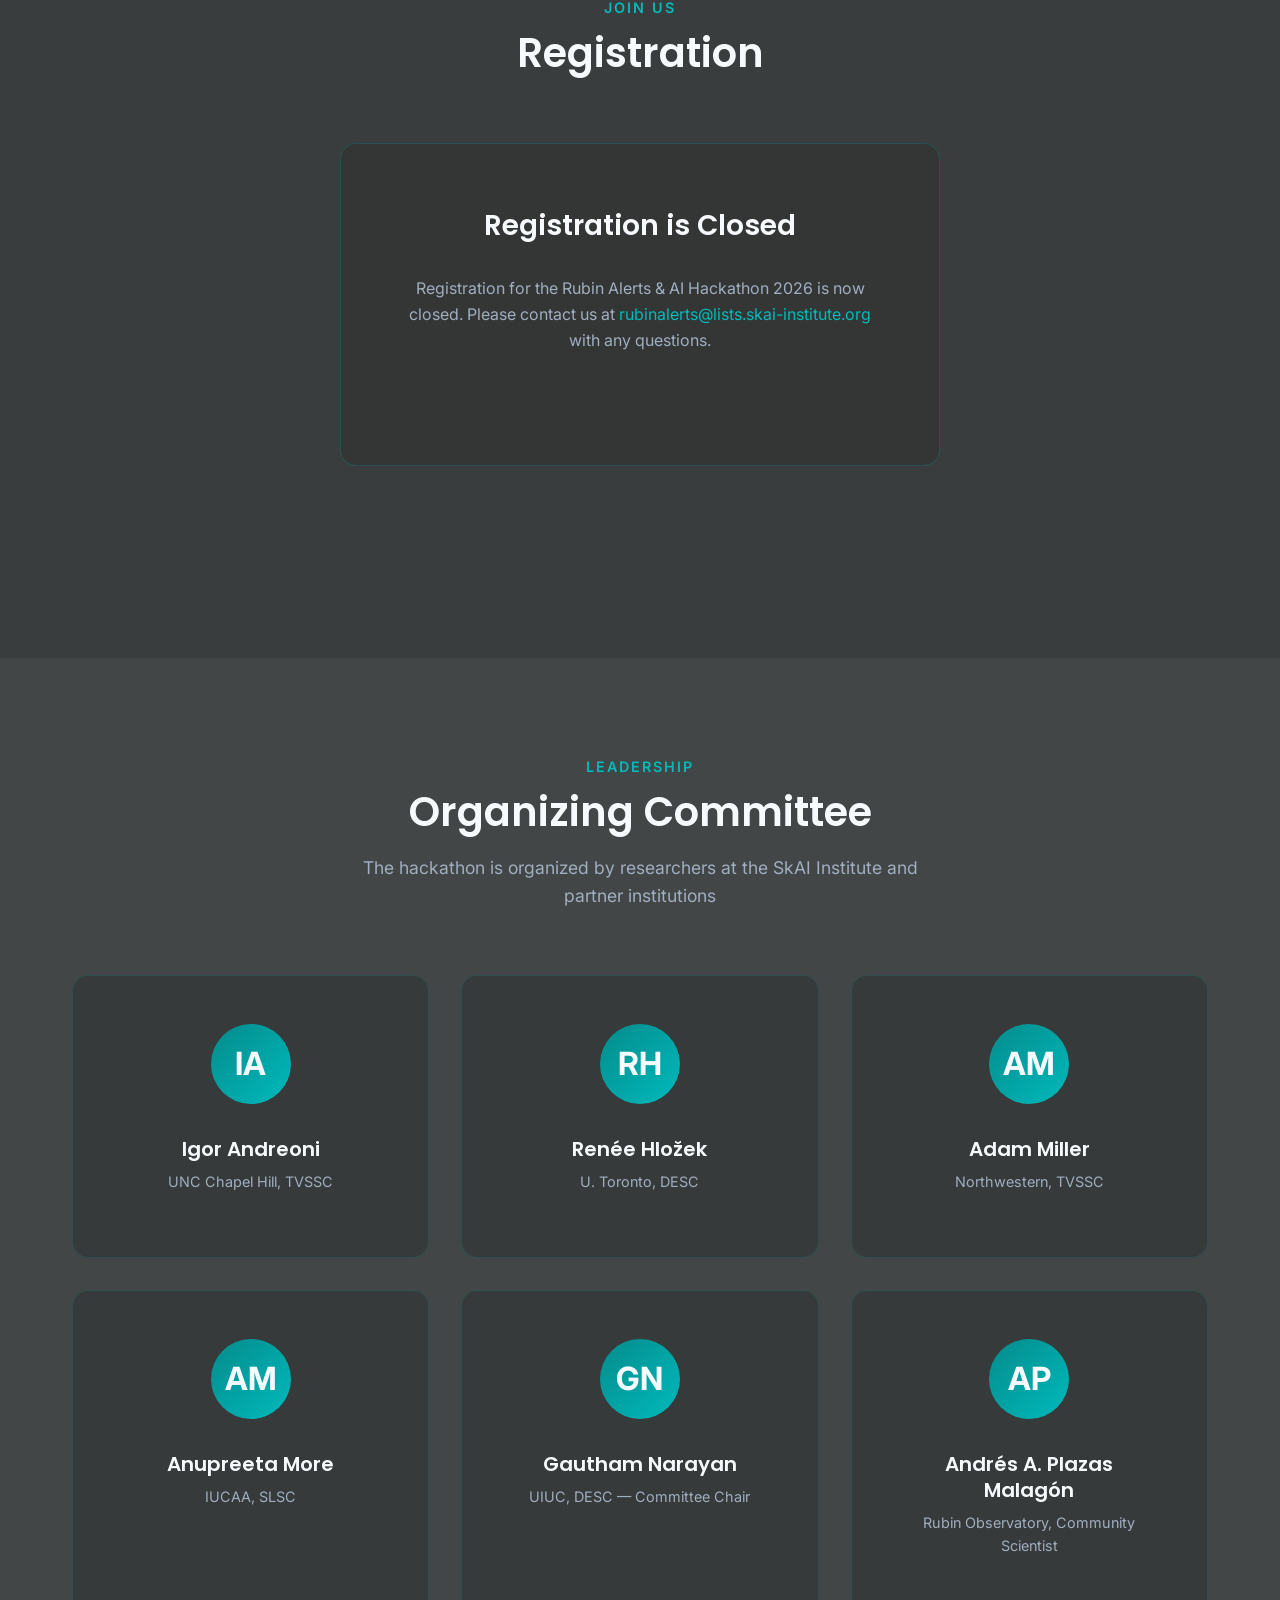
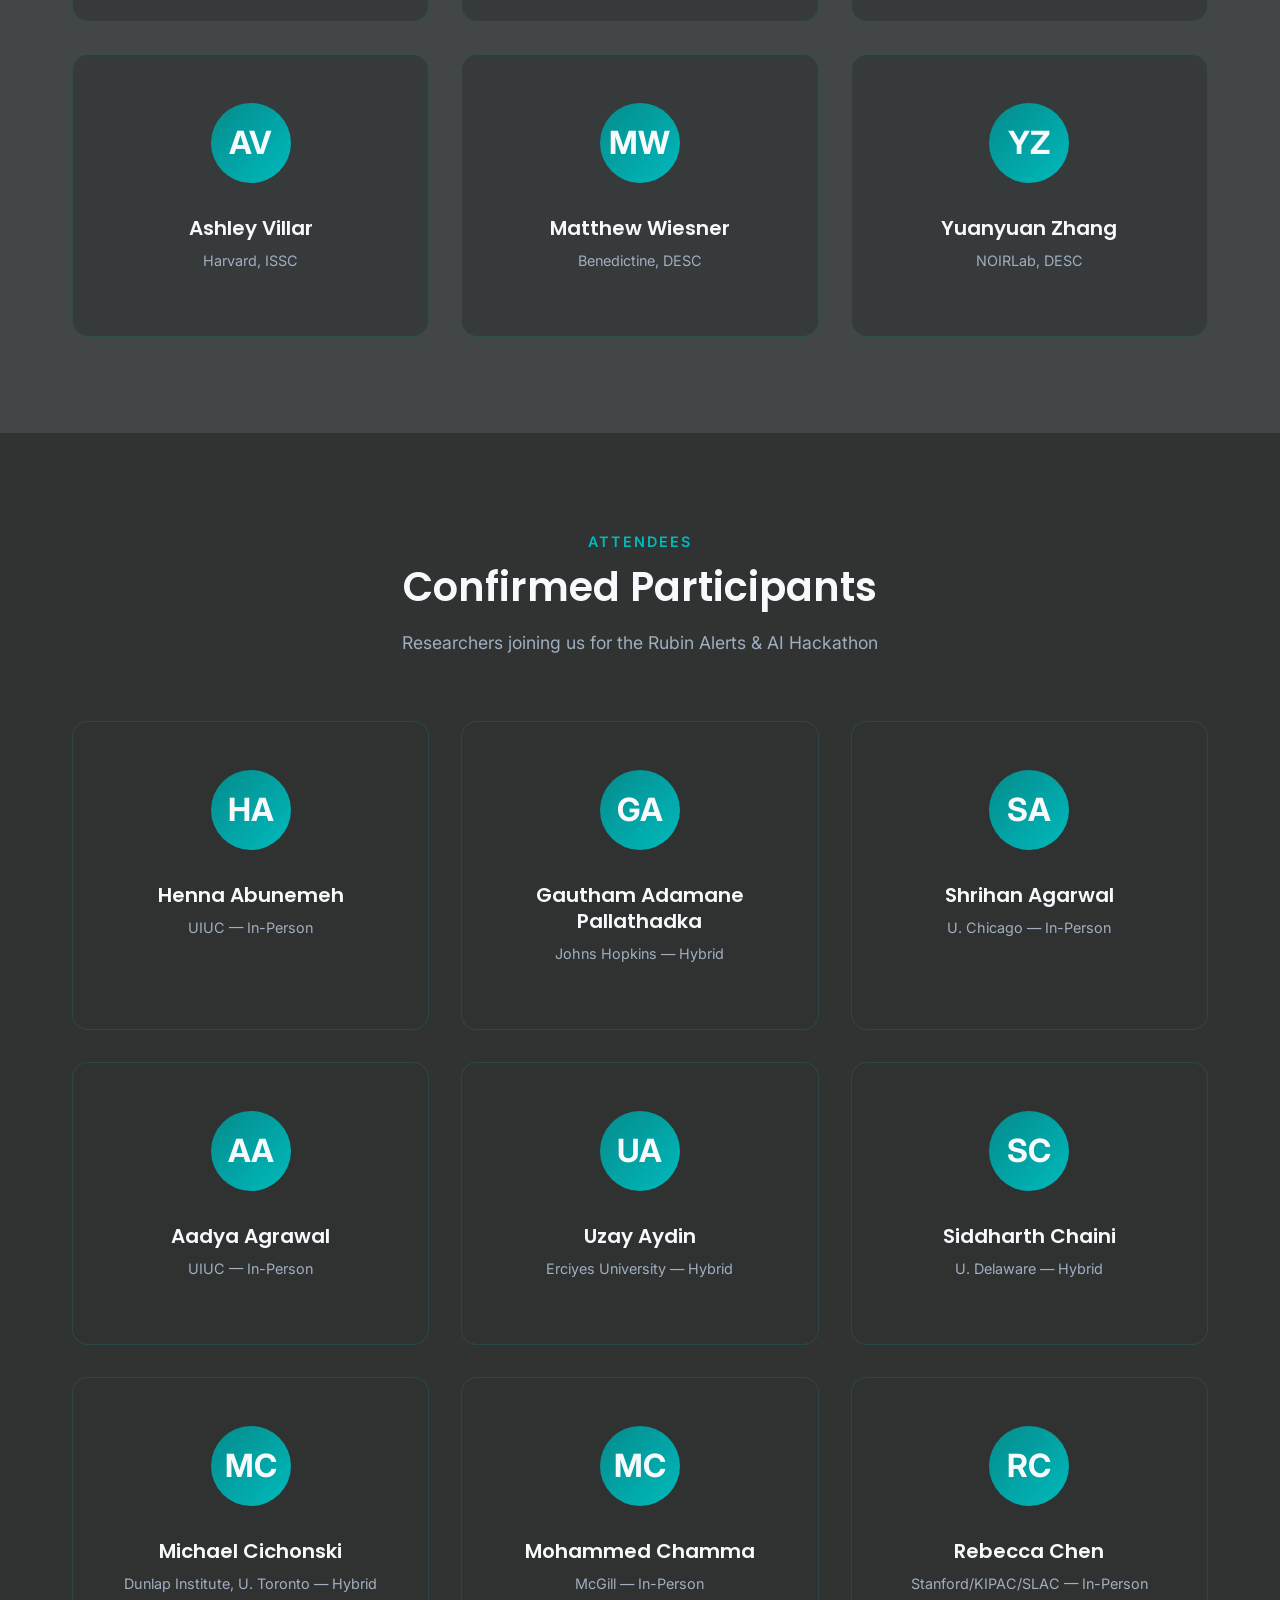
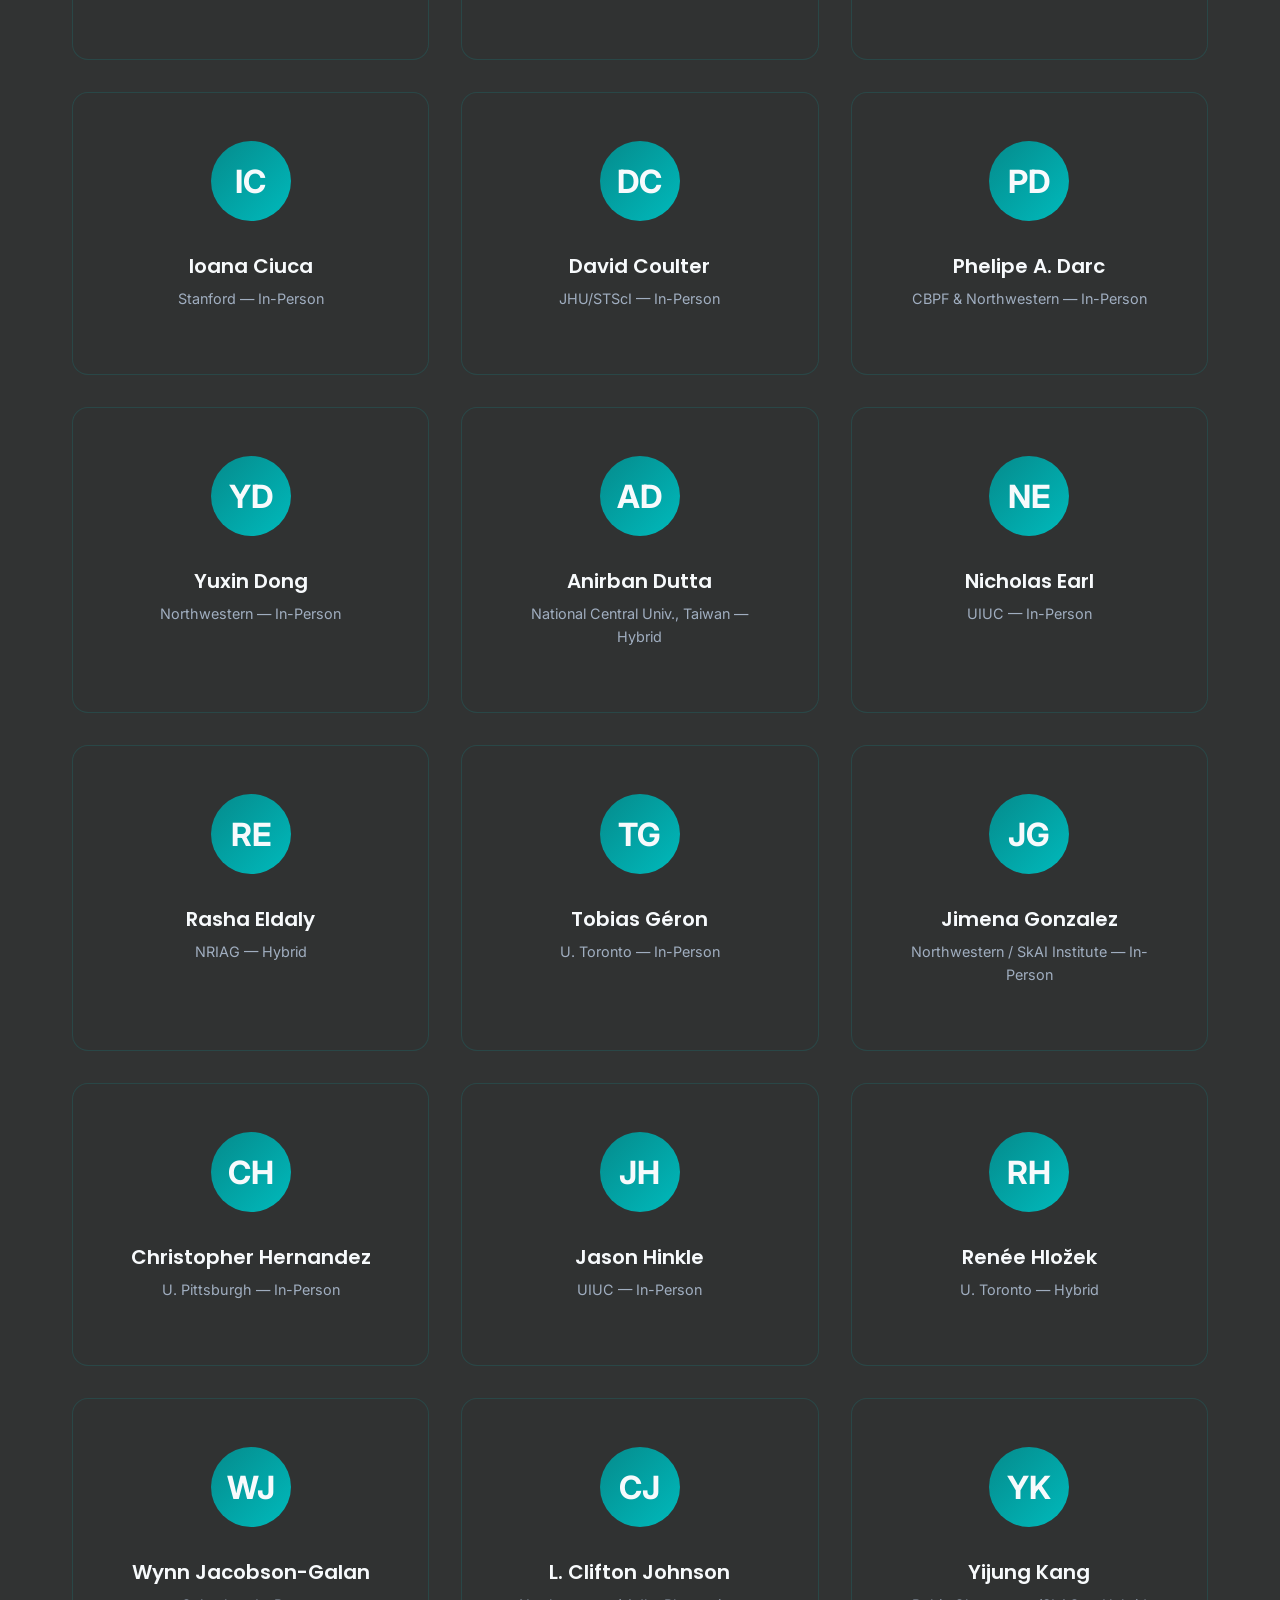
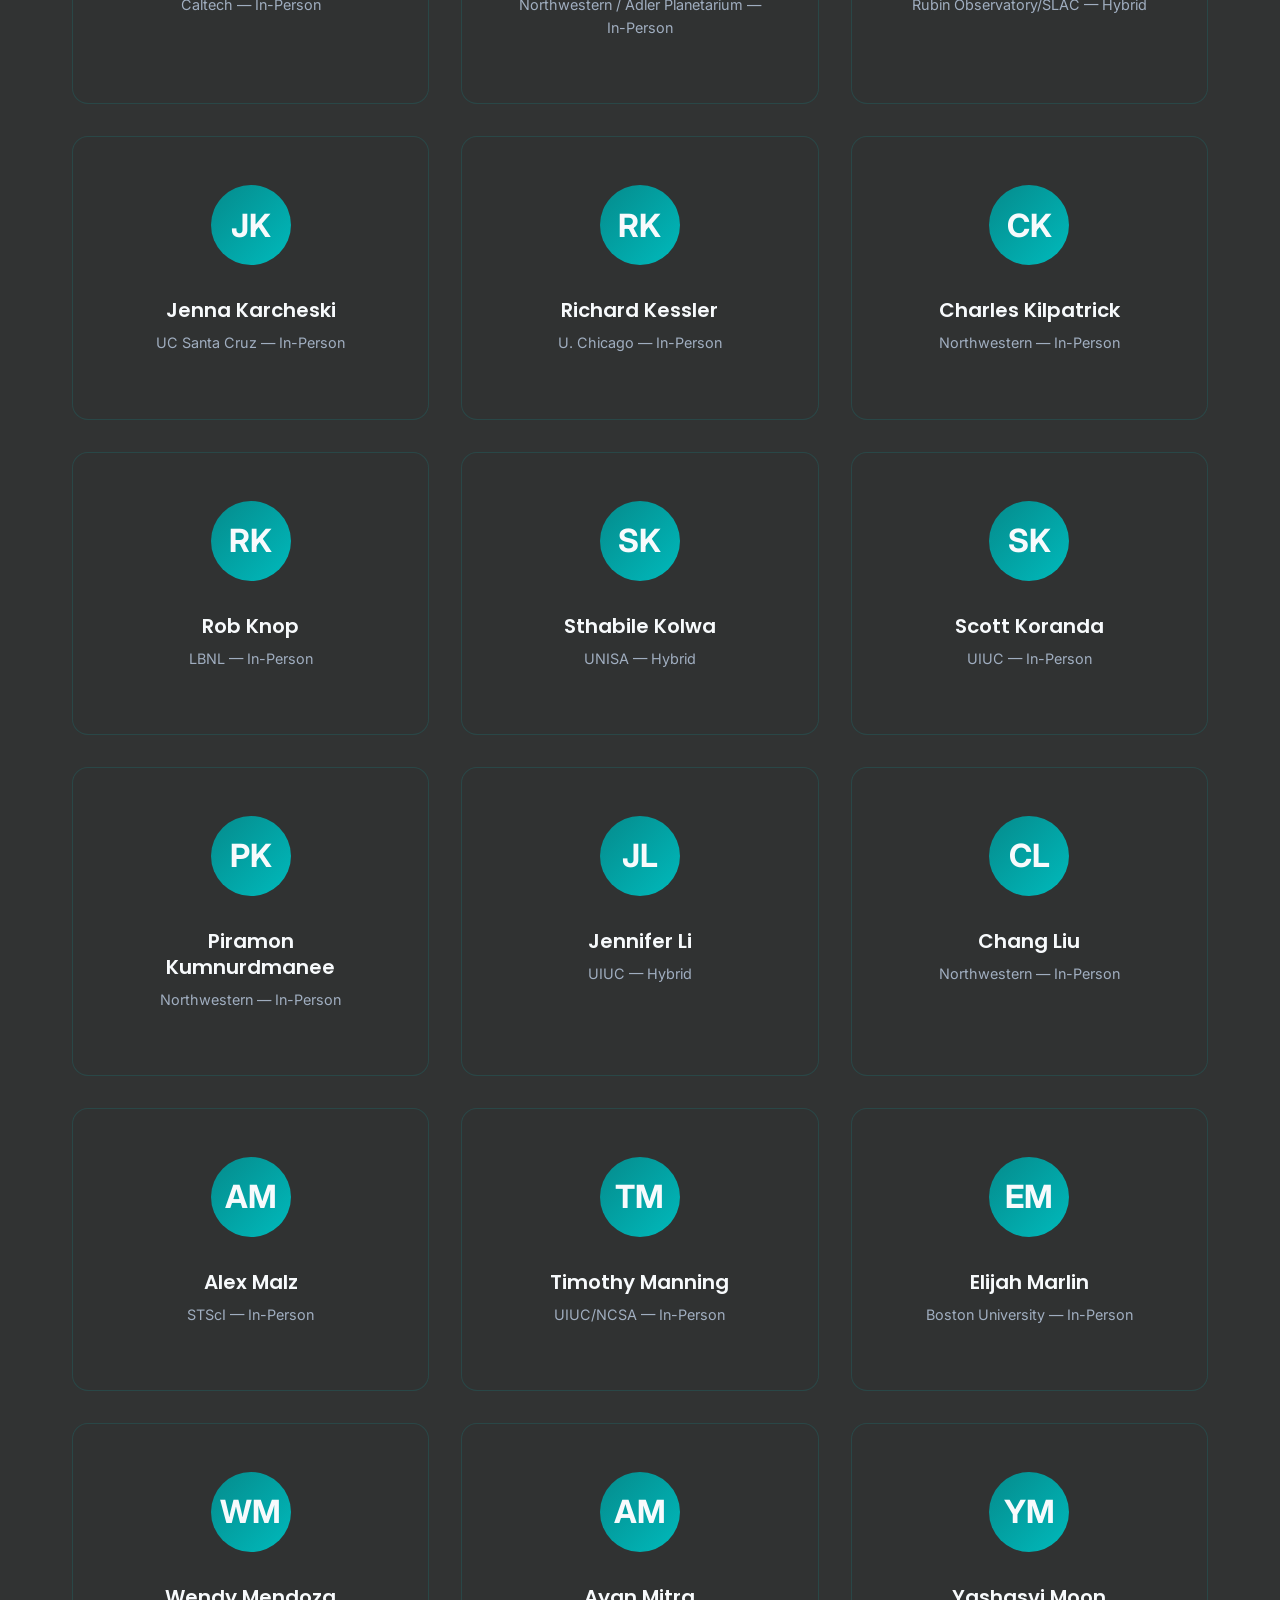
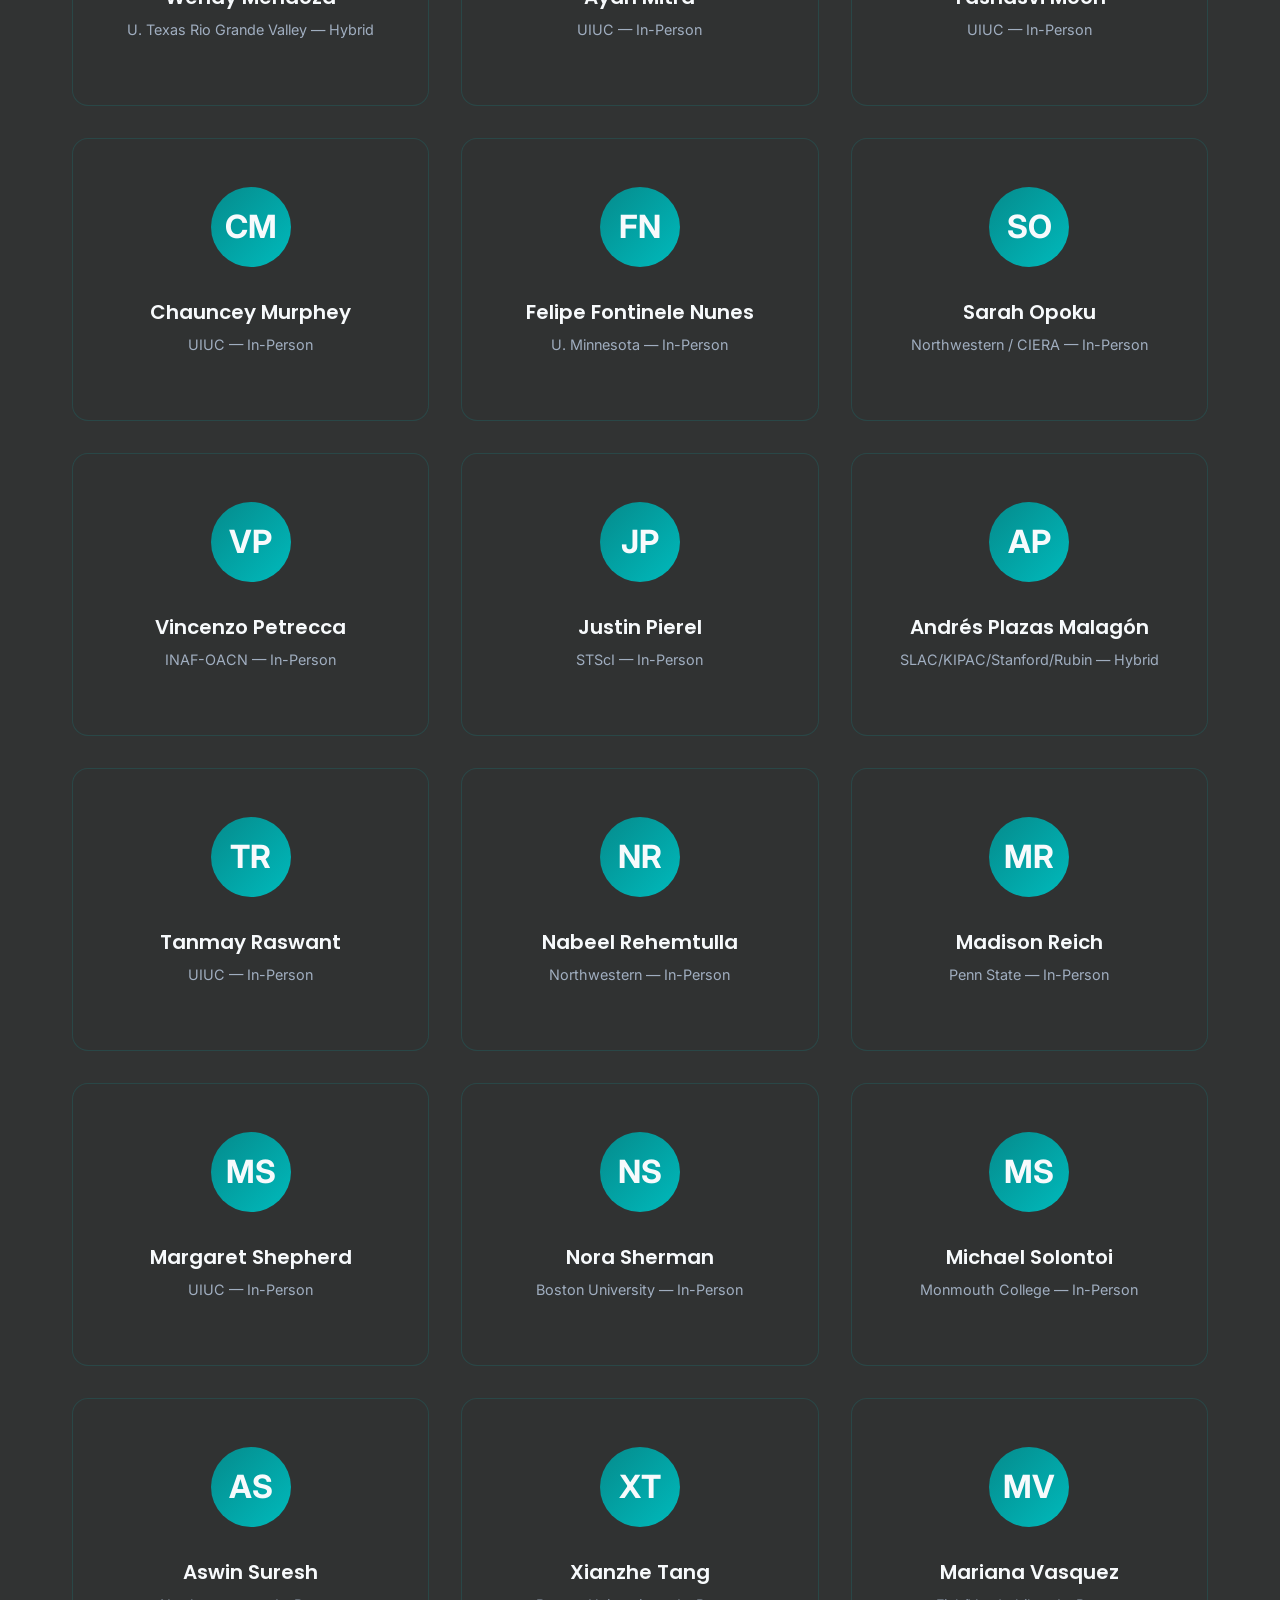
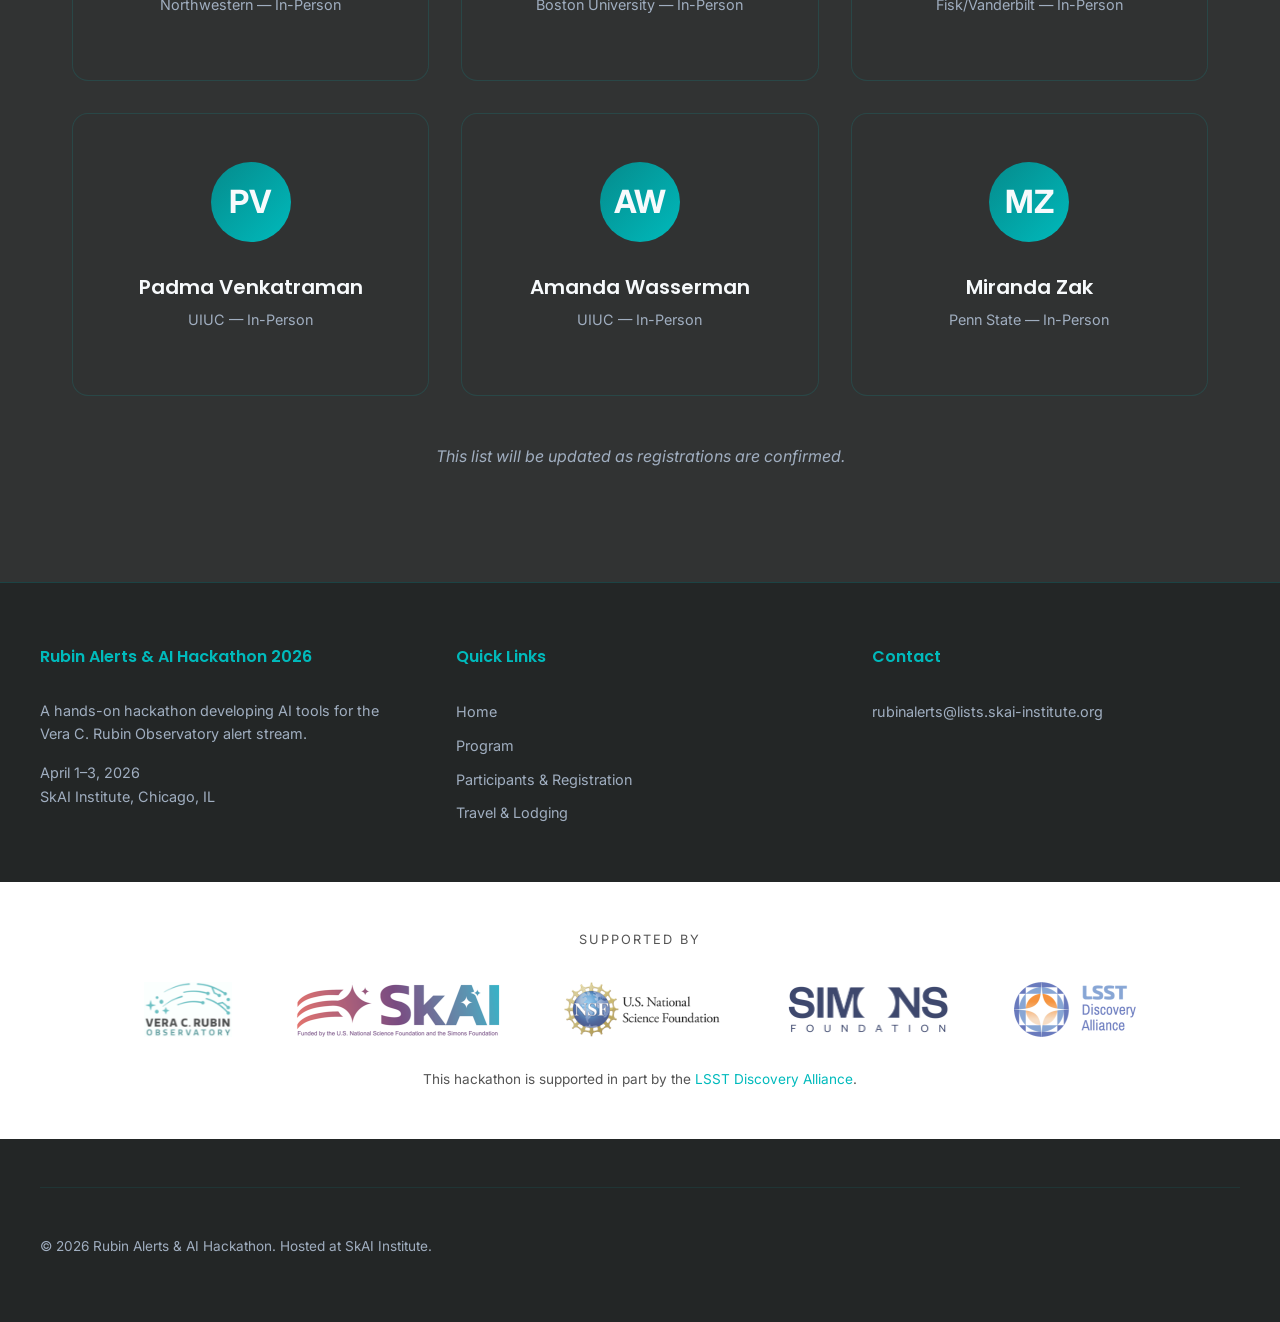
==== commit a84a070e: "ENH: add hackathon photos — group photo on home page, carousel on participants page - Resize 11 phot" ====
--- a/participants.html
+++ b/participants.html
@@ -44,6 +44,74 @@
         <p>Join us to build the AI tools that will unlock Rubin science</p>
     </section>
 
+    <!-- Photo Carousel -->
+    <section class="section section-primary">
+        <div class="container">
+            <div class="section-header">
+                <span class="section-label">Hackathon Moments</span>
+                <h2>Scenes from the Hackathon</h2>
+                <p>Three days of hacking, talks, and collaboration at the SkAI Institute</p>
+            </div>
+            <div class="photo-carousel" id="photoCarousel">
+                <div class="photo-carousel-track">
+                    <div class="photo-carousel-slide is-active">
+                        <img src="assets/images/hackathon/hackathon-01.jpg"
+                             alt="Rubin Alerts &amp; AI Hackathon 2026 — photo 1"
+                             loading="eager" decoding="async">
+                    </div>
+                    <div class="photo-carousel-slide">
+                        <img src="assets/images/hackathon/hackathon-02.jpg"
+                             alt="Rubin Alerts &amp; AI Hackathon 2026 — photo 2"
+                             loading="lazy" decoding="async">
+                    </div>
+                    <div class="photo-carousel-slide">
+                        <img src="assets/images/hackathon/hackathon-03.jpg"
+                             alt="Rubin Alerts &amp; AI Hackathon 2026 — photo 3"
+                             loading="lazy" decoding="async">
+                    </div>
+                    <div class="photo-carousel-slide">
+                        <img src="assets/images/hackathon/hackathon-04.jpg"
+                             alt="Rubin Alerts &amp; AI Hackathon 2026 — photo 4"
+                             loading="lazy" decoding="async">
+                    </div>
+                    <div class="photo-carousel-slide">
+                        <img src="assets/images/hackathon/hackathon-05.jpg"
+                             alt="Rubin Alerts &amp; AI Hackathon 2026 — photo 5"
+                             loading="lazy" decoding="async">
+                    </div>
+                    <div class="photo-carousel-slide">
+                        <img src="assets/images/hackathon/hackathon-06.jpg"
+                             alt="Rubin Alerts &amp; AI Hackathon 2026 — photo 6"
+                             loading="lazy" decoding="async">
+                    </div>
+                    <div class="photo-carousel-slide">
+                        <img src="assets/images/hackathon/hackathon-07.jpg"
+                             alt="Rubin Alerts &amp; AI Hackathon 2026 — photo 7"
+                             loading="lazy" decoding="async">
+                    </div>
+                    <div class="photo-carousel-slide">
+                        <img src="assets/images/hackathon/hackathon-08.jpg"
+                             alt="Rubin Alerts &amp; AI Hackathon 2026 — photo 8"
+                             loading="lazy" decoding="async">
+                    </div>
+                    <div class="photo-carousel-slide">
+                        <img src="assets/images/hackathon/hackathon-09.jpg"
+                             alt="Rubin Alerts &amp; AI Hackathon 2026 — photo 9"
+                             loading="lazy" decoding="async">
+                    </div>
+                    <div class="photo-carousel-slide">
+                        <img src="assets/images/hackathon/hackathon-10.jpg"
+                             alt="Rubin Alerts &amp; AI Hackathon 2026 — photo 10"
+                             loading="lazy" decoding="async">
+                    </div>
+                </div>
+                <button class="photo-carousel-btn photo-carousel-prev" aria-label="Previous photo">&#10094;</button>
+                <button class="photo-carousel-btn photo-carousel-next" aria-label="Next photo">&#10095;</button>
+                <div class="photo-carousel-dots" role="tablist"></div>
+            </div>
+        </div>
+    </section>
+
     <!-- Registration Section -->
     <section class="section section-secondary">
         <div class="container">
@@ -497,6 +565,57 @@
                 document.getElementById('nav-toggle').checked = false;
             });
         });
+
+        (function initCarousel() {
+            const carousel = document.getElementById('photoCarousel');
+            if (!carousel) return;
+            const slides = carousel.querySelectorAll('.photo-carousel-slide');
+            const dotsContainer = carousel.querySelector('.photo-carousel-dots');
+            const DELAY = 4000;
+            let idx = 0;
+            let timer = null;
+
+            slides.forEach((_, i) => {
+                const dot = document.createElement('button');
+                dot.setAttribute('aria-label', 'Go to photo ' + (i + 1));
+                dot.setAttribute('role', 'tab');
+                if (i === 0) dot.classList.add('is-active');
+                dot.addEventListener('click', () => { go(i); resetTimer(); });
+                dotsContainer.appendChild(dot);
+            });
+
+            function go(next) {
+                slides[idx].classList.remove('is-active');
+                dotsContainer.children[idx].classList.remove('is-active');
+                idx = (next + slides.length) % slides.length;
+                slides[idx].classList.add('is-active');
+                dotsContainer.children[idx].classList.add('is-active');
+            }
+
+            function startTimer() {
+                if (timer) clearInterval(timer);
+                timer = setInterval(() => go(idx + 1), DELAY);
+            }
+
+            function resetTimer() { startTimer(); }
+
+            carousel.querySelector('.photo-carousel-prev')
+                .addEventListener('click', () => { go(idx - 1); resetTimer(); });
+            carousel.querySelector('.photo-carousel-next')
+                .addEventListener('click', () => { go(idx + 1); resetTimer(); });
+
+            carousel.addEventListener('mouseenter', () => { if (timer) clearInterval(timer); timer = null; });
+            carousel.addEventListener('mouseleave', startTimer);
+
+            // Start timer only when the carousel scrolls into view
+            const observer = new IntersectionObserver((entries) => {
+                entries.forEach(e => {
+                    if (e.isIntersecting) { startTimer(); }
+                    else { if (timer) clearInterval(timer); timer = null; }
+                });
+            }, { threshold: 0.25 });
+            observer.observe(carousel);
+        })();
     </script>
 </body>
 </html>
--- a/css/styles.css
+++ b/css/styles.css
@@ -1430,3 +1430,104 @@
         padding: 1rem;
     }
 }
+
+/* Group photo section (index.html, between hero and vision) */
+.group-photo-section {
+    padding-top: var(--spacing-xl);
+    padding-bottom: var(--spacing-xl);
+}
+.group-photo-feature {
+    margin: 0 auto;
+    max-width: 1100px;
+}
+.group-photo-feature img {
+    width: 100%;
+    height: auto;
+    display: block;
+    border-radius: var(--radius-lg);
+    box-shadow: 0 12px 40px rgba(0, 0, 0, 0.35);
+}
+.group-photo-feature figcaption {
+    margin-top: var(--spacing-sm);
+    font-size: 0.9rem;
+    color: var(--text-muted);
+    text-align: center;
+}
+
+/* Photo carousel */
+.photo-carousel {
+    position: relative;
+    max-width: 1100px;
+    margin: 0 auto;
+    border-radius: var(--radius-lg);
+    overflow: hidden;
+    background: rgba(10, 22, 40, 0.6);
+    box-shadow: 0 16px 48px rgba(0, 0, 0, 0.45);
+}
+.photo-carousel-track {
+    position: relative;
+    aspect-ratio: 3 / 2;
+}
+.photo-carousel-slide {
+    position: absolute;
+    inset: 0;
+    opacity: 0;
+    transition: opacity 0.45s ease;
+    pointer-events: none;
+}
+.photo-carousel-slide.is-active {
+    opacity: 1;
+    pointer-events: auto;
+}
+.photo-carousel-slide img {
+    width: 100%;
+    height: 100%;
+    object-fit: cover;
+    display: block;
+}
+.photo-carousel-btn {
+    position: absolute;
+    top: 50%;
+    transform: translateY(-50%);
+    background: rgba(10, 22, 40, 0.6);
+    color: var(--color-light);
+    border: 1px solid rgba(144, 205, 244, 0.4);
+    width: 44px;
+    height: 44px;
+    border-radius: var(--radius-full);
+    font-size: 1.2rem;
+    cursor: pointer;
+    transition: background 0.2s ease;
+    display: flex;
+    align-items: center;
+    justify-content: center;
+}
+.photo-carousel-btn:hover {
+    background: rgba(0, 186, 188, 0.55);
+}
+.photo-carousel-prev {
+    left: var(--spacing-md);
+}
+.photo-carousel-next {
+    right: var(--spacing-md);
+}
+.photo-carousel-dots {
+    display: flex;
+    justify-content: center;
+    gap: 0.4rem;
+    padding: var(--spacing-sm) 0;
+    background: rgba(10, 22, 40, 0.75);
+}
+.photo-carousel-dots button {
+    width: 10px;
+    height: 10px;
+    border-radius: var(--radius-full);
+    border: none;
+    background: rgba(144, 205, 244, 0.35);
+    cursor: pointer;
+    padding: 0;
+    transition: background 0.2s ease;
+}
+.photo-carousel-dots button.is-active {
+    background: var(--color-accent);
+}
